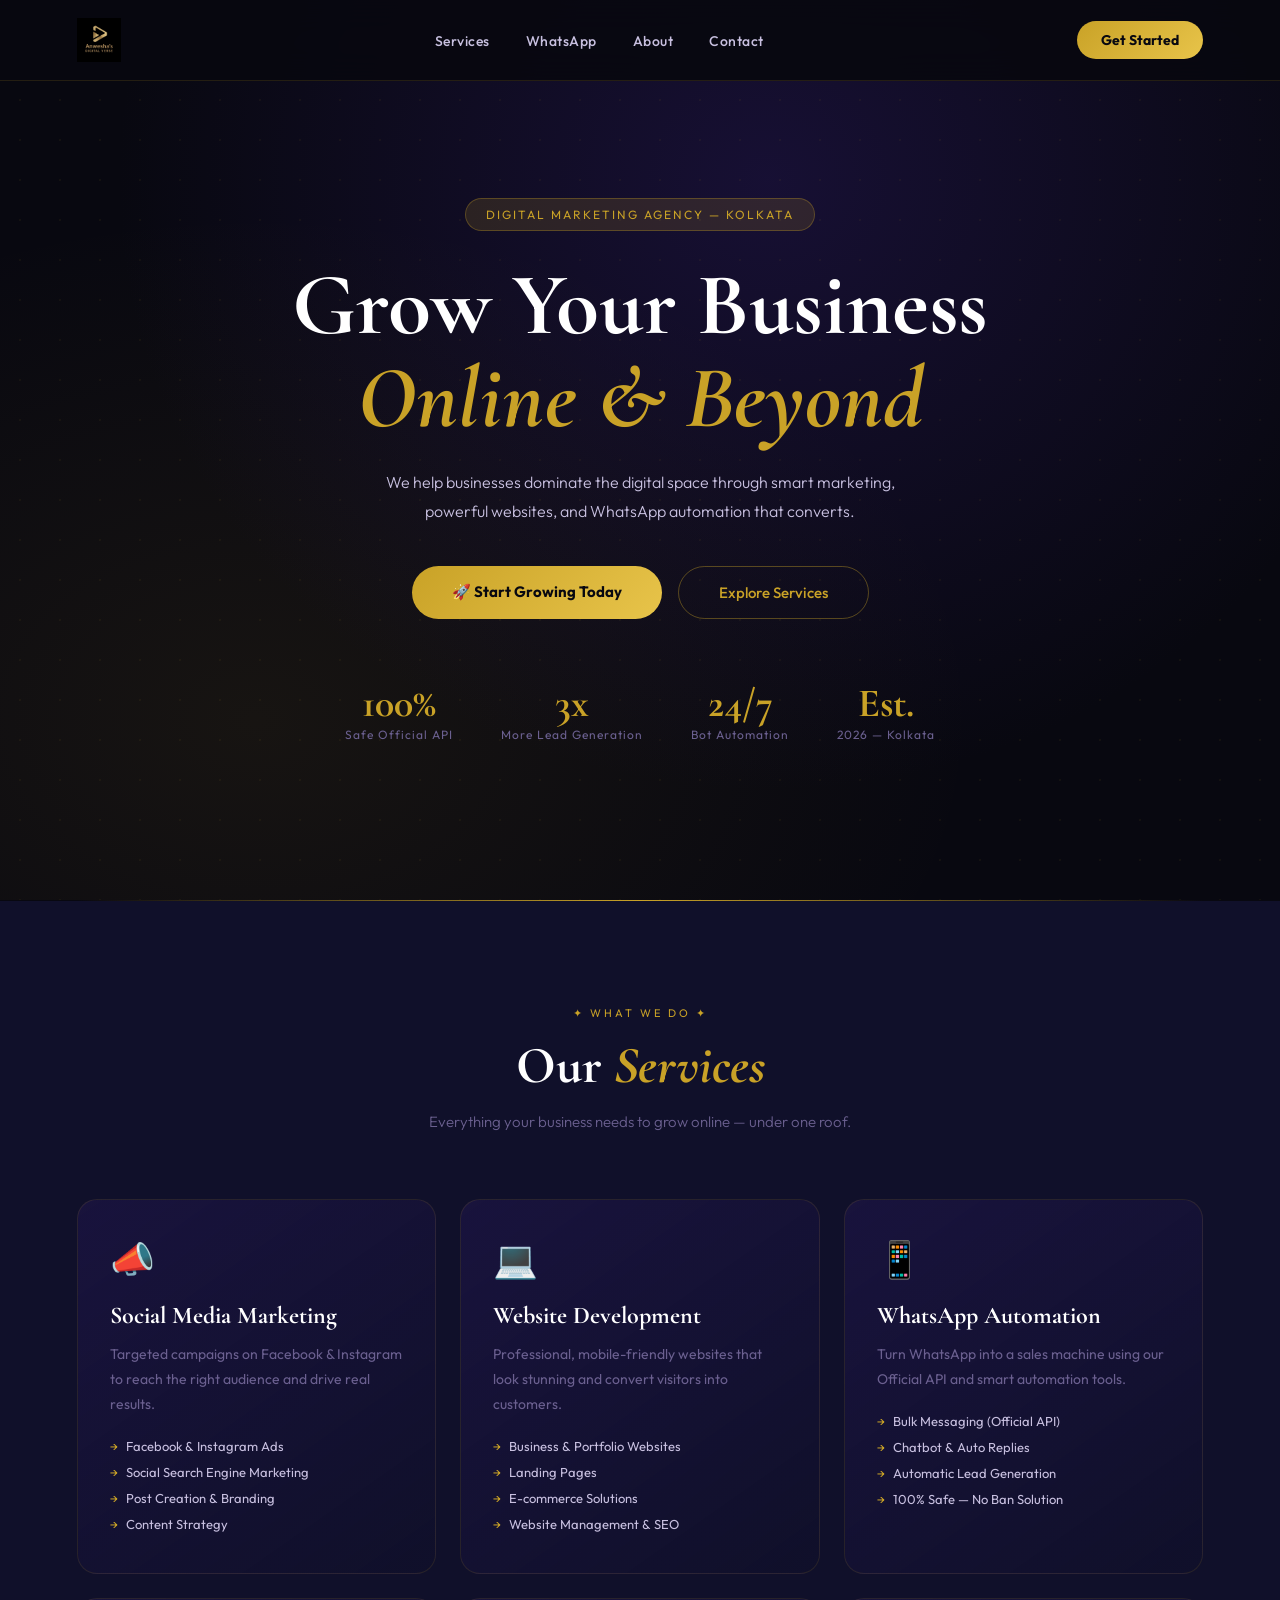
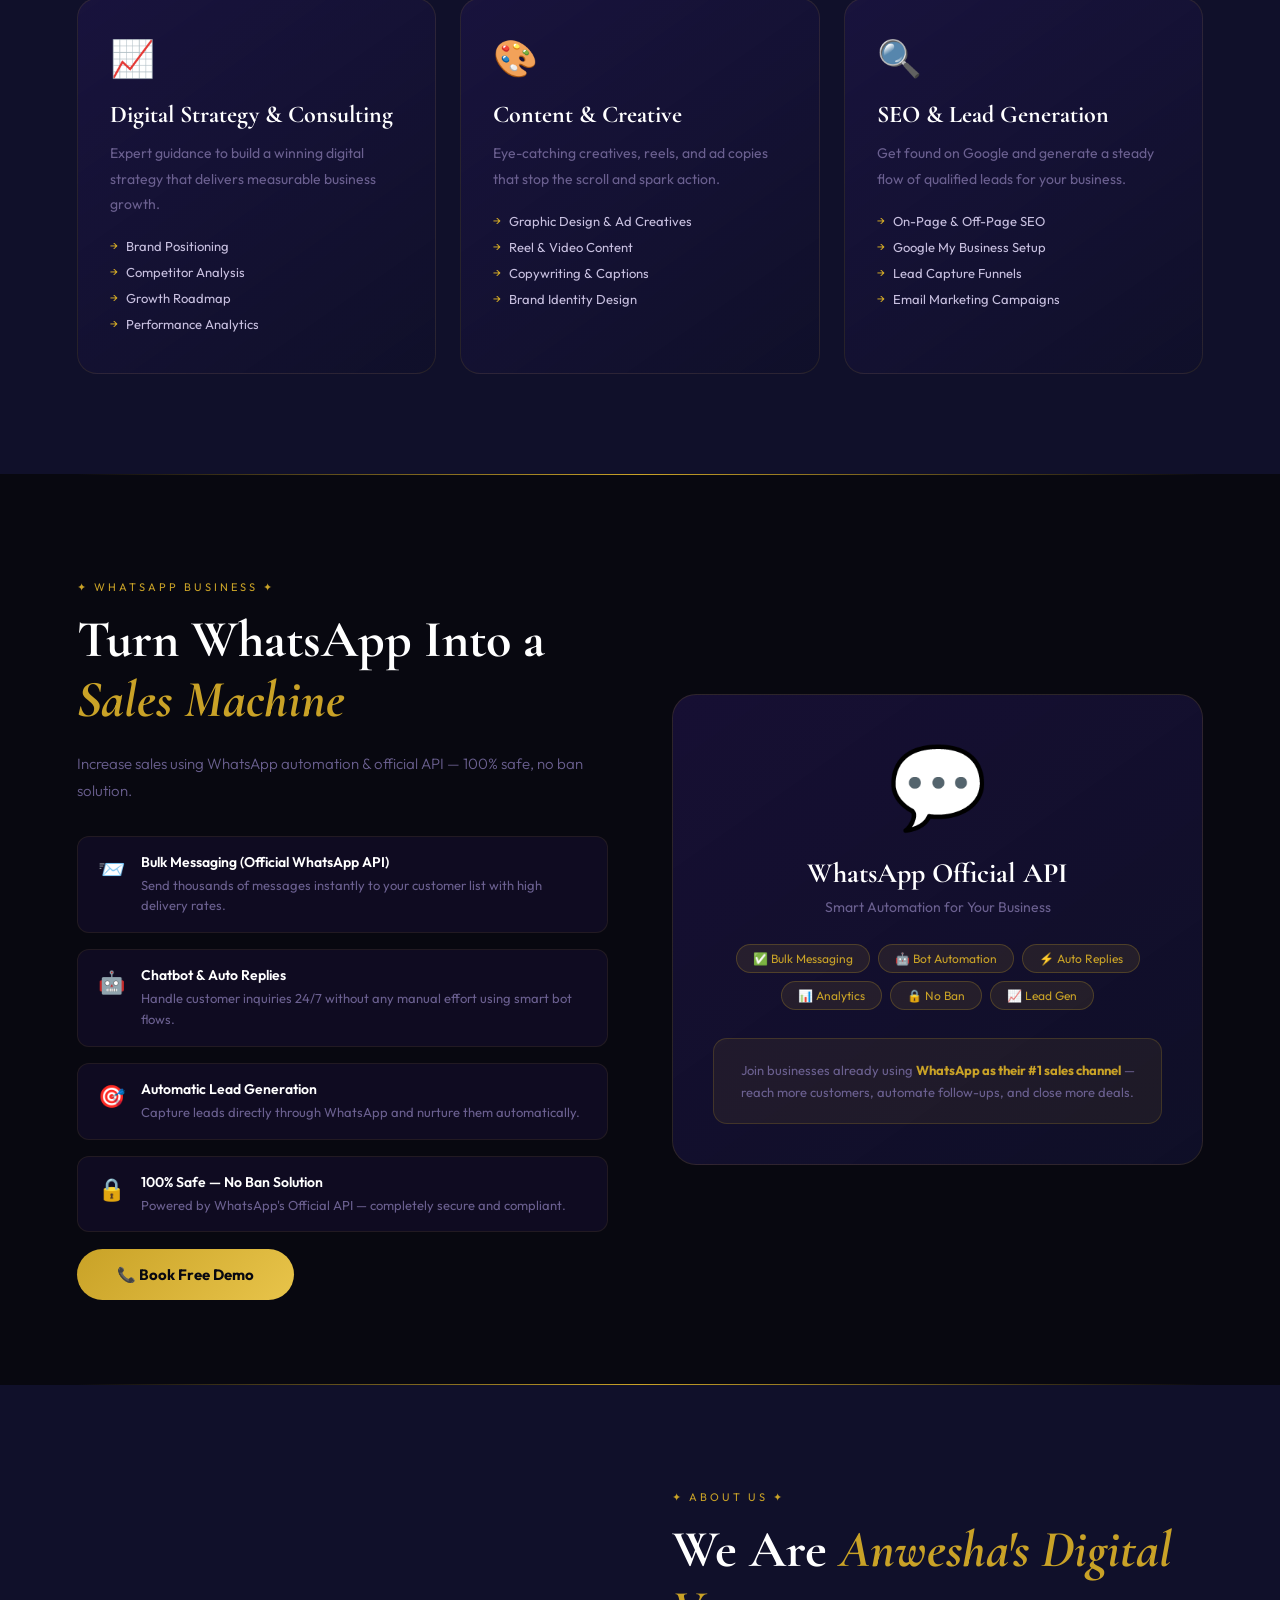
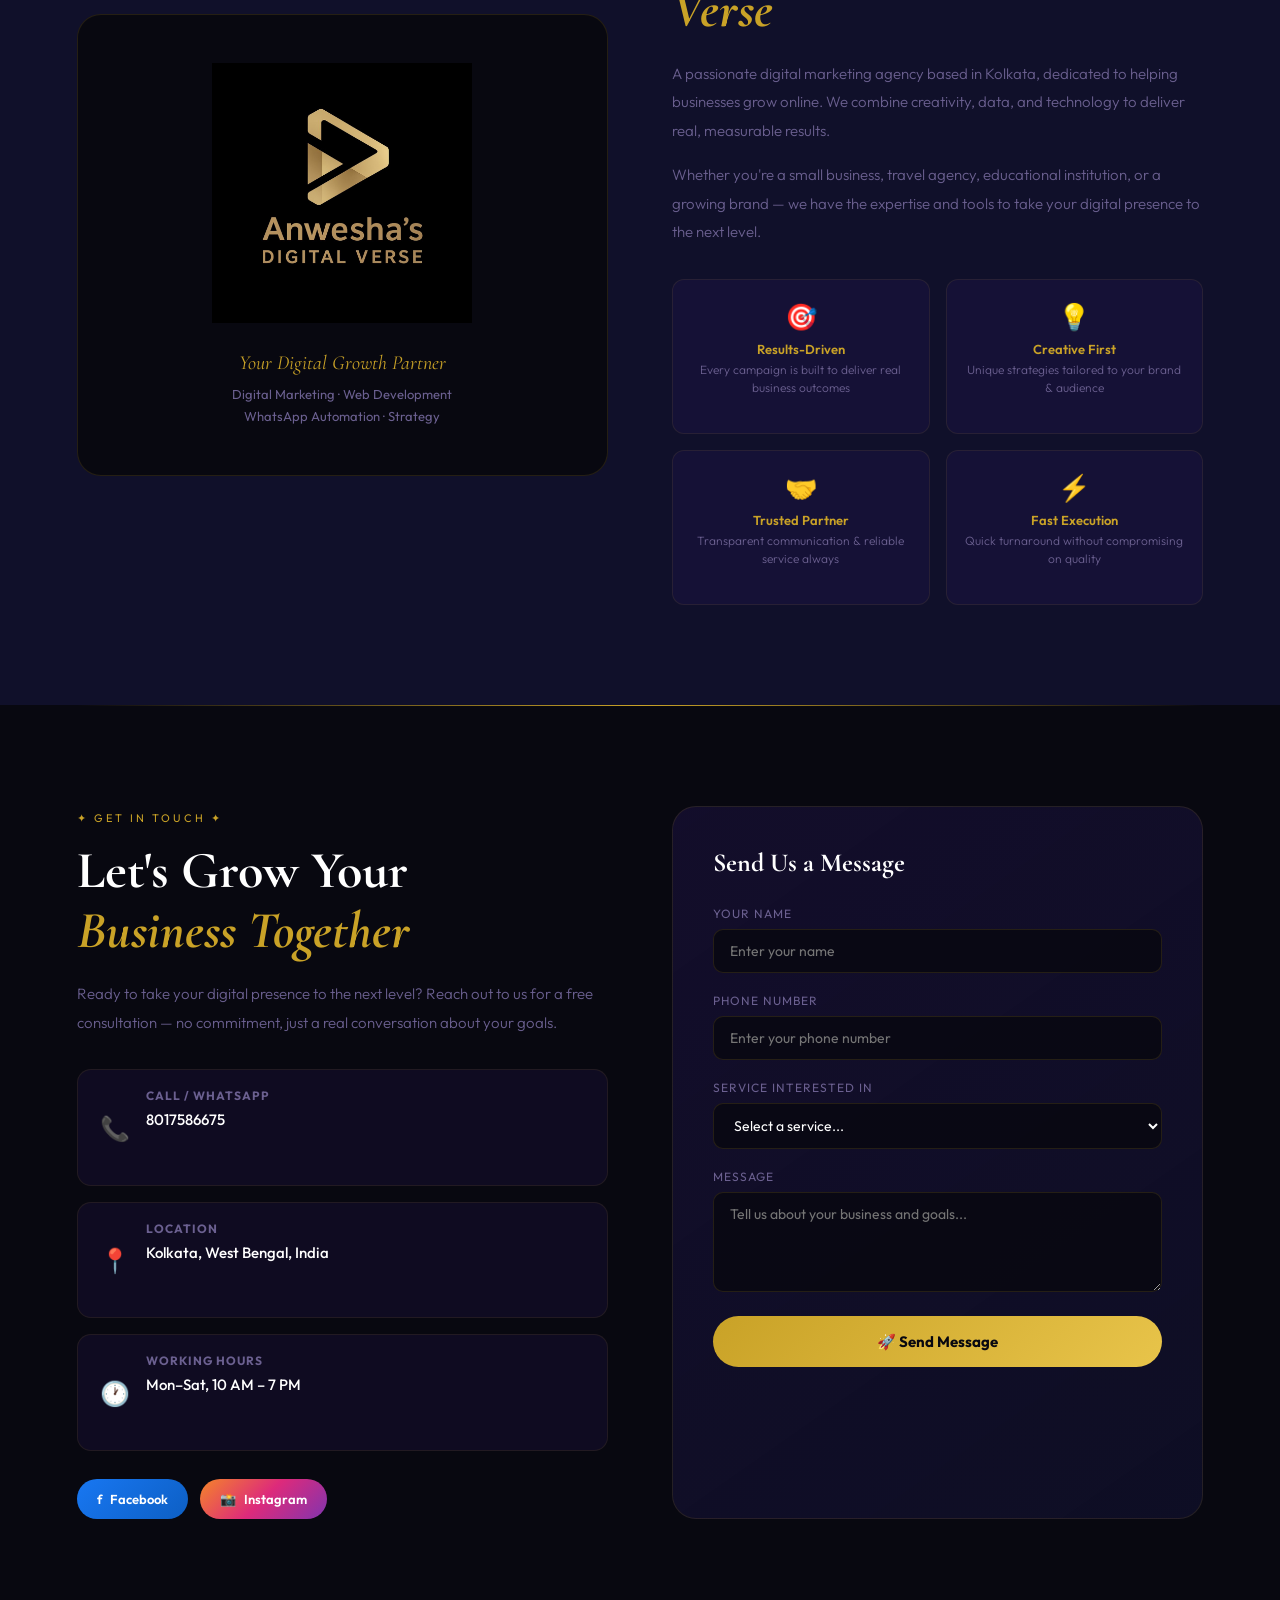
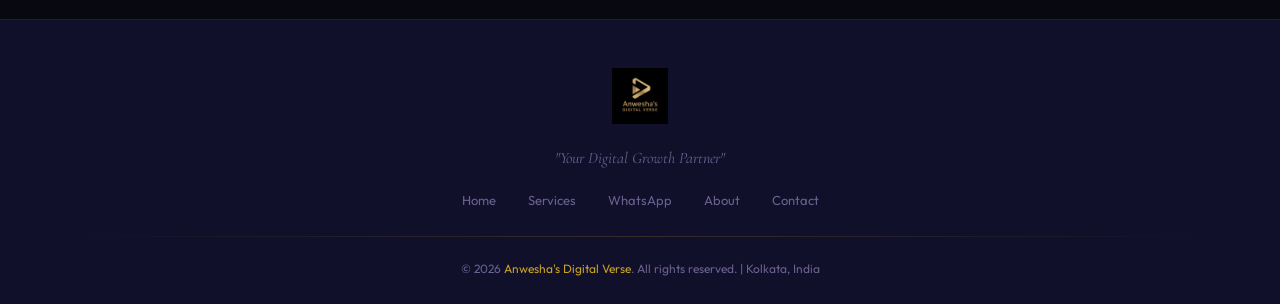
==== index.html @ 6d8a75ac "Add files via upload" ====
<!DOCTYPE html>
<html lang="en">
<head>
  <meta charset="UTF-8"/>
  <meta name="viewport" content="width=device-width, initial-scale=1.0"/>
  <title>Anwesha's Digital Verse | Digital Marketing Agency</title>
  <link href="https://fonts.googleapis.com/css2?family=Cormorant+Garamond:ital,wght@0,400;0,600;0,700;1,400;1,600&family=Outfit:wght@300;400;500;600;700&display=swap" rel="stylesheet"/>
  <style>
    :root {
      --gold: #c9a227;
      --gold-light: #e8c44a;
      --gold-dim: rgba(201,162,39,0.15);
      --dark: #080810;
      --dark2: #10102a;
      --dark3: #1a1a3a;
      --purple: #2d1b69;
      --purple-light: #9a7fd4;
      --white: #ffffff;
      --text: #c8c0e0;
      --text-dim: #6b6090;
    }
    *, *::before, *::after { box-sizing: border-box; margin: 0; padding: 0; }
    html { scroll-behavior: smooth; }
    body { background: var(--dark); color: var(--text); font-family: 'Outfit', sans-serif; overflow-x: hidden; }

    /* SCROLLBAR */
    ::-webkit-scrollbar { width: 6px; }
    ::-webkit-scrollbar-track { background: var(--dark); }
    ::-webkit-scrollbar-thumb { background: var(--gold); border-radius: 3px; }

    /* NAV */
    nav {
      position: fixed; top: 0; left: 0; right: 0; z-index: 100;
      display: flex; align-items: center; justify-content: space-between;
      padding: 18px 6%; background: rgba(8,8,16,0.92);
      backdrop-filter: blur(16px);
      border-bottom: 1px solid rgba(201,162,39,0.15);
      transition: all 0.3s;
    }
    .nav-logo { display: flex; align-items: center; gap: 12px; text-decoration: none; }
    .nav-logo img { height: 44px; width: auto; }
    .nav-links { display: flex; gap: 36px; list-style: none; }
    .nav-links a {
      color: var(--text); text-decoration: none;
      font-size: 14px; font-weight: 500; letter-spacing: 0.5px;
      transition: color 0.3s; position: relative;
    }
    .nav-links a::after {
      content: ''; position: absolute; bottom: -4px; left: 0;
      width: 0; height: 1px; background: var(--gold); transition: width 0.3s;
    }
    .nav-links a:hover { color: var(--gold); }
    .nav-links a:hover::after { width: 100%; }
    .nav-cta {
      background: linear-gradient(135deg, var(--gold), var(--gold-light));
      color: var(--dark); padding: 10px 24px; border-radius: 50px;
      text-decoration: none; font-weight: 700; font-size: 14px;
      transition: transform 0.2s, box-shadow 0.2s;
    }
    .nav-cta:hover { transform: translateY(-2px); box-shadow: 0 8px 24px rgba(201,162,39,0.35); }
    .hamburger { display: none; flex-direction: column; gap: 5px; cursor: pointer; }
    .hamburger span { width: 24px; height: 2px; background: var(--gold); border-radius: 2px; transition: 0.3s; }

    /* HERO */
    .hero {
      min-height: 100vh; display: flex; align-items: center;
      justify-content: center; text-align: center;
      padding: 120px 6% 80px;
      position: relative; overflow: hidden;
      background: radial-gradient(ellipse at 60% 20%, rgba(45,27,105,0.4) 0%, transparent 60%),
                  radial-gradient(ellipse at 20% 80%, rgba(201,162,39,0.08) 0%, transparent 50%),
                  var(--dark);
    }
    .hero::before {
      content: ''; position: absolute; inset: 0;
      background-image: radial-gradient(circle, rgba(201,162,39,0.06) 1px, transparent 1px);
      background-size: 40px 40px;
      animation: gridMove 20s linear infinite;
    }
    @keyframes gridMove { from { transform: translateY(0); } to { transform: translateY(40px); } }

    .hero-badge {
      display: inline-block; background: var(--gold-dim);
      border: 1px solid rgba(201,162,39,0.3); border-radius: 50px;
      padding: 8px 20px; font-size: 12px; color: var(--gold);
      letter-spacing: 2px; text-transform: uppercase; margin-bottom: 28px;
      animation: fadeUp 0.8s ease both;
    }
    .hero h1 {
      font-family: 'Cormorant Garamond', serif;
      font-size: clamp(48px, 8vw, 88px); font-weight: 700;
      line-height: 1.05; color: var(--white);
      animation: fadeUp 0.9s ease 0.1s both;
    }
    .hero h1 em { color: var(--gold); font-style: italic; }
    .hero p {
      max-width: 560px; margin: 24px auto 0;
      font-size: 16px; color: var(--text); line-height: 1.8; font-weight: 300;
      animation: fadeUp 1s ease 0.2s both;
    }
    .hero-btns {
      display: flex; gap: 16px; justify-content: center; margin-top: 40px; flex-wrap: wrap;
      animation: fadeUp 1s ease 0.3s both;
    }
    .btn-primary {
      background: linear-gradient(135deg, var(--gold), var(--gold-light));
      color: var(--dark); padding: 16px 40px; border-radius: 50px;
      text-decoration: none; font-weight: 700; font-size: 15px;
      transition: transform 0.2s, box-shadow 0.2s;
    }
    .btn-primary:hover { transform: translateY(-3px); box-shadow: 0 12px 32px rgba(201,162,39,0.4); }
    .btn-outline {
      border: 1px solid rgba(201,162,39,0.4); color: var(--gold);
      padding: 16px 40px; border-radius: 50px;
      text-decoration: none; font-weight: 500; font-size: 15px;
      transition: all 0.2s;
    }
    .btn-outline:hover { background: var(--gold-dim); border-color: var(--gold); }

    .hero-stats {
      display: flex; gap: 48px; justify-content: center; margin-top: 64px; flex-wrap: wrap;
      animation: fadeUp 1s ease 0.4s both;
    }
    .stat { text-align: center; }
    .stat-num {
      font-family: 'Cormorant Garamond', serif;
      font-size: 40px; font-weight: 700; color: var(--gold); line-height: 1;
    }
    .stat-label { font-size: 12px; color: var(--text-dim); letter-spacing: 1px; margin-top: 4px; }

    @keyframes fadeUp {
      from { opacity: 0; transform: translateY(30px); }
      to   { opacity: 1; transform: translateY(0); }
    }

    /* SECTION COMMON */
    section { padding: 100px 6%; }
    .section-tag {
      display: inline-block; font-size: 11px; color: var(--gold);
      letter-spacing: 3px; text-transform: uppercase; margin-bottom: 16px;
    }
    .section-tag::before { content: '✦  '; }
    .section-tag::after  { content: '  ✦'; }
    h2.section-title {
      font-family: 'Cormorant Garamond', serif;
      font-size: clamp(32px, 5vw, 52px); font-weight: 700;
      color: var(--white); line-height: 1.15;
    }
    h2.section-title em { color: var(--gold); font-style: italic; }
    .section-sub { font-size: 15px; color: var(--text-dim); line-height: 1.8; max-width: 520px; margin-top: 12px; font-weight: 300; }

    /* DIVIDER */
    .gold-divider { height: 1px; background: linear-gradient(90deg, transparent, var(--gold), transparent); margin: 0 6%; }

    /* SERVICES */
    .services { background: var(--dark2); }
    .services-header { text-align: center; margin-bottom: 64px; }
    .services-header .section-sub { margin: 12px auto 0; }
    .services-grid {
      display: grid; grid-template-columns: repeat(auto-fit, minmax(300px, 1fr)); gap: 24px;
    }
    .service-card {
      background: linear-gradient(145deg, rgba(45,27,105,0.3), rgba(16,16,42,0.8));
      border: 1px solid rgba(201,162,39,0.12);
      border-radius: 20px; padding: 36px 32px;
      transition: transform 0.3s, border-color 0.3s, box-shadow 0.3s;
      position: relative; overflow: hidden;
    }
    .service-card::before {
      content: ''; position: absolute; top: 0; left: 0; right: 0; height: 3px;
      background: linear-gradient(90deg, var(--gold), var(--gold-light));
      transform: scaleX(0); transition: transform 0.3s; transform-origin: left;
    }
    .service-card:hover { transform: translateY(-6px); border-color: rgba(201,162,39,0.3); box-shadow: 0 20px 48px rgba(0,0,0,0.4); }
    .service-card:hover::before { transform: scaleX(1); }
    .service-icon { font-size: 36px; margin-bottom: 20px; }
    .service-card h3 { font-family: 'Cormorant Garamond', serif; font-size: 24px; font-weight: 700; color: var(--white); margin-bottom: 12px; }
    .service-card p { font-size: 14px; color: var(--text-dim); line-height: 1.8; }
    .service-list { list-style: none; margin-top: 16px; }
    .service-list li { font-size: 13px; color: var(--text); padding: 5px 0; display: flex; gap: 8px; align-items: center; }
    .service-list li::before { content: '→'; color: var(--gold); font-size: 12px; flex-shrink: 0; }

    /* WHATSAPP */
    .whatsapp-section { background: var(--dark); }
    .whatsapp-inner {
      display: grid; grid-template-columns: 1fr 1fr; gap: 64px; align-items: center;
    }
    .whatsapp-content h2 { margin-bottom: 20px; }
    .feature-list { list-style: none; margin-top: 32px; display: flex; flex-direction: column; gap: 16px; }
    .feature-item {
      display: flex; gap: 16px; align-items: flex-start;
      padding: 16px 20px; background: rgba(45,27,105,0.2);
      border: 1px solid rgba(201,162,39,0.1); border-radius: 12px;
      transition: border-color 0.3s;
    }
    .feature-item:hover { border-color: rgba(201,162,39,0.3); }
    .feature-icon { font-size: 22px; flex-shrink: 0; margin-top: 2px; }
    .feature-item h4 { font-size: 14px; font-weight: 600; color: var(--white); margin-bottom: 4px; }
    .feature-item p { font-size: 13px; color: var(--text-dim); line-height: 1.6; }
    .whatsapp-visual {
      background: linear-gradient(145deg, rgba(45,27,105,0.4), rgba(16,16,42,0.9));
      border: 1px solid rgba(201,162,39,0.15); border-radius: 24px;
      padding: 40px; text-align: center;
    }
    .wa-big-icon { font-size: 80px; margin-bottom: 20px; display: block; animation: pulse 2s ease infinite; }
    @keyframes pulse { 0%,100% { transform: scale(1); } 50% { transform: scale(1.08); } }
    .wa-title { font-family: 'Cormorant Garamond', serif; font-size: 28px; color: var(--white); font-weight: 700; margin-bottom: 8px; }
    .wa-sub { font-size: 14px; color: var(--text-dim); margin-bottom: 28px; }
    .wa-chips { display: flex; flex-wrap: wrap; gap: 8px; justify-content: center; }
    .wa-chip {
      background: rgba(201,162,39,0.1); border: 1px solid rgba(201,162,39,0.25);
      border-radius: 50px; padding: 6px 16px; font-size: 12px; color: var(--gold);
    }

    /* ABOUT */
    .about { background: var(--dark2); }
    .about-inner { display: grid; grid-template-columns: 1fr 1fr; gap: 64px; align-items: center; }
    .about-logo-wrap {
      background: var(--dark); border-radius: 24px; padding: 48px;
      border: 1px solid rgba(201,162,39,0.15); text-align: center;
    }
    .about-logo-wrap img { max-width: 260px; width: 100%; }
    .about-content h2 { margin-bottom: 20px; }
    .about-content p { font-size: 15px; color: var(--text-dim); line-height: 1.9; margin-bottom: 16px; font-weight: 300; }
    .about-values { display: grid; grid-template-columns: 1fr 1fr; gap: 16px; margin-top: 32px; }
    .value-card {
      background: rgba(45,27,105,0.2); border: 1px solid rgba(201,162,39,0.1);
      border-radius: 12px; padding: 20px 16px; text-align: center;
      transition: border-color 0.3s;
    }
    .value-card:hover { border-color: rgba(201,162,39,0.3); }
    .value-card .icon { font-size: 26px; margin-bottom: 8px; }
    .value-card h4 { font-size: 13px; font-weight: 600; color: var(--gold); margin-bottom: 4px; }
    .value-card p { font-size: 12px; color: var(--text-dim); line-height: 1.5; }

    /* CONTACT */
    .contact { background: var(--dark); }
    .contact-inner { display: grid; grid-template-columns: 1fr 1fr; gap: 64px; }
    .contact-info h2 { margin-bottom: 20px; }
    .contact-info p { font-size: 15px; color: var(--text-dim); line-height: 1.9; margin-bottom: 32px; font-weight: 300; }
    .contact-cards { display: flex; flex-direction: column; gap: 16px; }
    .contact-card {
      display: flex; gap: 16px; align-items: center;
      padding: 18px 22px; background: rgba(45,27,105,0.2);
      border: 1px solid rgba(201,162,39,0.1); border-radius: 14px;
      transition: border-color 0.3s;
    }
    .contact-card:hover { border-color: var(--gold); }
    .contact-card .icon { font-size: 24px; flex-shrink: 0; }
    .contact-card h4 { font-size: 12px; color: var(--text-dim); margin-bottom: 3px; letter-spacing: 1px; text-transform: uppercase; }
    .contact-card p { font-size: 15px; color: var(--white); font-weight: 500; }
    .social-links { display: flex; gap: 12px; margin-top: 28px; }
    .social-btn {
      display: flex; align-items: center; gap: 8px;
      padding: 12px 20px; border-radius: 50px; text-decoration: none;
      font-size: 13px; font-weight: 600; transition: transform 0.2s, box-shadow 0.2s;
    }
    .social-fb { background: linear-gradient(135deg,#1877F2,#0d5fc4); color: white; }
    .social-ig { background: linear-gradient(135deg,#f58529,#dd2a7b,#8134af); color: white; }
    .social-btn:hover { transform: translateY(-3px); box-shadow: 0 8px 24px rgba(0,0,0,0.3); }
    .contact-form { background: linear-gradient(145deg, rgba(45,27,105,0.3), rgba(16,16,42,0.8)); border: 1px solid rgba(201,162,39,0.12); border-radius: 24px; padding: 40px; }
    .contact-form h3 { font-family: 'Cormorant Garamond', serif; font-size: 26px; color: var(--white); margin-bottom: 28px; font-weight: 700; }
    .form-group { margin-bottom: 20px; }
    .form-group label { display: block; font-size: 12px; color: var(--text-dim); letter-spacing: 1px; text-transform: uppercase; margin-bottom: 8px; }
    .form-group input, .form-group textarea, .form-group select {
      width: 100%; background: rgba(8,8,16,0.8);
      border: 1px solid rgba(201,162,39,0.15); border-radius: 10px;
      padding: 12px 16px; color: var(--white); font-family: 'Outfit', sans-serif;
      font-size: 14px; transition: border-color 0.3s; outline: none;
    }
    .form-group input:focus, .form-group textarea:focus, .form-group select:focus { border-color: var(--gold); }
    .form-group textarea { resize: vertical; min-height: 100px; }
    .form-group select option { background: var(--dark2); }
    .form-submit {
      width: 100%; background: linear-gradient(135deg, var(--gold), var(--gold-light));
      color: var(--dark); border: none; padding: 16px; border-radius: 50px;
      font-family: 'Outfit', sans-serif; font-size: 15px; font-weight: 700;
      cursor: pointer; transition: transform 0.2s, box-shadow 0.2s;
    }
    .form-submit:hover { transform: translateY(-2px); box-shadow: 0 10px 28px rgba(201,162,39,0.4); }

    /* FOOTER */
    footer {
      background: var(--dark2); border-top: 1px solid rgba(201,162,39,0.1);
      padding: 48px 6% 28px; text-align: center;
    }
    .footer-logo { margin-bottom: 20px; }
    .footer-logo img { height: 56px; }
    .footer-tagline { font-family: 'Cormorant Garamond', serif; font-size: 16px; color: var(--text-dim); margin-bottom: 24px; font-style: italic; }
    .footer-links { display: flex; justify-content: center; gap: 32px; flex-wrap: wrap; margin-bottom: 28px; }
    .footer-links a { font-size: 13px; color: var(--text-dim); text-decoration: none; transition: color 0.3s; }
    .footer-links a:hover { color: var(--gold); }
    .footer-divider { height: 1px; background: linear-gradient(90deg, transparent, rgba(201,162,39,0.2), transparent); margin-bottom: 24px; }
    .footer-copy { font-size: 12px; color: var(--text-dim); }
    .footer-copy span { color: var(--gold); }

    /* RESPONSIVE */
    @media (max-width: 900px) {
      .whatsapp-inner, .about-inner, .contact-inner { grid-template-columns: 1fr; gap: 40px; }
      .nav-links, .nav-cta { display: none; }
      .hamburger { display: flex; }
      .hero-stats { gap: 28px; }
    }
    @media (max-width: 600px) {
      section { padding: 70px 5%; }
      .about-values { grid-template-columns: 1fr; }
      .hero-btns { flex-direction: column; align-items: center; }
      .social-links { flex-direction: column; }
    }
  </style>
</head>
<body>

<!-- NAV -->
<nav>
  <a href="#home" class="nav-logo">
    <img src="logo.png" alt="Anwesha's Digital Verse"/>
  </a>
  <ul class="nav-links">
    <li><a href="#services">Services</a></li>
    <li><a href="#whatsapp">WhatsApp</a></li>
    <li><a href="#about">About</a></li>
    <li><a href="#contact">Contact</a></li>
  </ul>
  <a href="#contact" class="nav-cta">Get Started</a>
  <div class="hamburger" onclick="toggleMenu()">
    <span></span><span></span><span></span>
  </div>
</nav>

<!-- HERO -->
<section class="hero" id="home">
  <div>
    <div class="hero-badge">Digital Marketing Agency — Kolkata</div>
    <h1>Grow Your Business<br/><em>Online & Beyond</em></h1>
    <p>We help businesses dominate the digital space through smart marketing, powerful websites, and WhatsApp automation that converts.</p>
    <div class="hero-btns">
      <a href="#contact" class="btn-primary">🚀 Start Growing Today</a>
      <a href="#services" class="btn-outline">Explore Services</a>
    </div>
    <div class="hero-stats">
      <div class="stat">
        <div class="stat-num">100%</div>
        <div class="stat-label">Safe Official API</div>
      </div>
      <div class="stat">
        <div class="stat-num">3x</div>
        <div class="stat-label">More Lead Generation</div>
      </div>
      <div class="stat">
        <div class="stat-num">24/7</div>
        <div class="stat-label">Bot Automation</div>
      </div>
      <div class="stat">
        <div class="stat-num">Est.</div>
        <div class="stat-label">2026 — Kolkata</div>
      </div>
    </div>
  </div>
</section>

<div class="gold-divider"></div>

<!-- SERVICES -->
<section class="services" id="services">
  <div class="services-header">
    <div class="section-tag">What We Do</div>
    <h2 class="section-title">Our <em>Services</em></h2>
    <p class="section-sub">Everything your business needs to grow online — under one roof.</p>
  </div>
  <div class="services-grid">

    <div class="service-card">
      <div class="service-icon">📣</div>
      <h3>Social Media Marketing</h3>
      <p>Targeted campaigns on Facebook & Instagram to reach the right audience and drive real results.</p>
      <ul class="service-list">
        <li>Facebook & Instagram Ads</li>
        <li>Social Search Engine Marketing</li>
        <li>Post Creation & Branding</li>
        <li>Content Strategy</li>
      </ul>
    </div>

    <div class="service-card">
      <div class="service-icon">💻</div>
      <h3>Website Development</h3>
      <p>Professional, mobile-friendly websites that look stunning and convert visitors into customers.</p>
      <ul class="service-list">
        <li>Business & Portfolio Websites</li>
        <li>Landing Pages</li>
        <li>E-commerce Solutions</li>
        <li>Website Management & SEO</li>
      </ul>
    </div>

    <div class="service-card">
      <div class="service-icon">📱</div>
      <h3>WhatsApp Automation</h3>
      <p>Turn WhatsApp into a sales machine using our Official API and smart automation tools.</p>
      <ul class="service-list">
        <li>Bulk Messaging (Official API)</li>
        <li>Chatbot & Auto Replies</li>
        <li>Automatic Lead Generation</li>
        <li>100% Safe — No Ban Solution</li>
      </ul>
    </div>

    <div class="service-card">
      <div class="service-icon">📈</div>
      <h3>Digital Strategy & Consulting</h3>
      <p>Expert guidance to build a winning digital strategy that delivers measurable business growth.</p>
      <ul class="service-list">
        <li>Brand Positioning</li>
        <li>Competitor Analysis</li>
        <li>Growth Roadmap</li>
        <li>Performance Analytics</li>
      </ul>
    </div>

    <div class="service-card">
      <div class="service-icon">🎨</div>
      <h3>Content & Creative</h3>
      <p>Eye-catching creatives, reels, and ad copies that stop the scroll and spark action.</p>
      <ul class="service-list">
        <li>Graphic Design & Ad Creatives</li>
        <li>Reel & Video Content</li>
        <li>Copywriting & Captions</li>
        <li>Brand Identity Design</li>
      </ul>
    </div>

    <div class="service-card">
      <div class="service-icon">🔍</div>
      <h3>SEO & Lead Generation</h3>
      <p>Get found on Google and generate a steady flow of qualified leads for your business.</p>
      <ul class="service-list">
        <li>On-Page & Off-Page SEO</li>
        <li>Google My Business Setup</li>
        <li>Lead Capture Funnels</li>
        <li>Email Marketing Campaigns</li>
      </ul>
    </div>

  </div>
</section>

<div class="gold-divider"></div>

<!-- WHATSAPP SECTION -->
<section class="whatsapp-section" id="whatsapp">
  <div class="whatsapp-inner">
    <div class="whatsapp-content">
      <div class="section-tag">WhatsApp Business</div>
      <h2 class="section-title">Turn WhatsApp Into a<br/><em>Sales Machine</em></h2>
      <p class="section-sub">Increase sales using WhatsApp automation & official API — 100% safe, no ban solution.</p>
      <ul class="feature-list">
        <li class="feature-item">
          <div class="feature-icon">📨</div>
          <div>
            <h4>Bulk Messaging (Official WhatsApp API)</h4>
            <p>Send thousands of messages instantly to your customer list with high delivery rates.</p>
          </div>
        </li>
        <li class="feature-item">
          <div class="feature-icon">🤖</div>
          <div>
            <h4>Chatbot & Auto Replies</h4>
            <p>Handle customer inquiries 24/7 without any manual effort using smart bot flows.</p>
          </div>
        </li>
        <li class="feature-item">
          <div class="feature-icon">🎯</div>
          <div>
            <h4>Automatic Lead Generation</h4>
            <p>Capture leads directly through WhatsApp and nurture them automatically.</p>
          </div>
        </li>
        <li class="feature-item">
          <div class="feature-icon">🔒</div>
          <div>
            <h4>100% Safe — No Ban Solution</h4>
            <p>Powered by WhatsApp's Official API — completely secure and compliant.</p>
          </div>
        </li>
      </ul>
      <div style="margin-top:32px;">
        <a href="#contact" class="btn-primary">📞 Book Free Demo</a>
      </div>
    </div>
    <div class="whatsapp-visual">
      <span class="wa-big-icon">💬</span>
      <div class="wa-title">WhatsApp Official API</div>
      <div class="wa-sub">Smart Automation for Your Business</div>
      <div class="wa-chips">
        <span class="wa-chip">✅ Bulk Messaging</span>
        <span class="wa-chip">🤖 Bot Automation</span>
        <span class="wa-chip">⚡ Auto Replies</span>
        <span class="wa-chip">📊 Analytics</span>
        <span class="wa-chip">🔒 No Ban</span>
        <span class="wa-chip">📈 Lead Gen</span>
      </div>
      <div style="margin-top:28px;padding:20px;background:rgba(201,162,39,0.08);border:1px solid rgba(201,162,39,0.2);border-radius:14px;">
        <p style="font-size:13px;color:var(--text-dim);line-height:1.7;">
          Join businesses already using <strong style="color:var(--gold);">WhatsApp as their #1 sales channel</strong> — reach more customers, automate follow-ups, and close more deals.
        </p>
      </div>
    </div>
  </div>
</section>

<div class="gold-divider"></div>

<!-- ABOUT -->
<section class="about" id="about">
  <div class="about-inner">
    <div class="about-logo-wrap">
      <img src="logo.png" alt="Anwesha's Digital Verse Logo"/>
      <p style="margin-top:24px;font-family:'Cormorant Garamond',serif;font-size:20px;color:var(--gold);font-style:italic;">Your Digital Growth Partner</p>
      <p style="font-size:13px;color:var(--text-dim);margin-top:8px;line-height:1.7;">Digital Marketing · Web Development<br/>WhatsApp Automation · Strategy</p>
    </div>
    <div class="about-content">
      <div class="section-tag">About Us</div>
      <h2 class="section-title">We Are <em>Anwesha's Digital Verse</em></h2>
      <p>A passionate digital marketing agency based in Kolkata, dedicated to helping businesses grow online. We combine creativity, data, and technology to deliver real, measurable results.</p>
      <p>Whether you're a small business, travel agency, educational institution, or a growing brand — we have the expertise and tools to take your digital presence to the next level.</p>
      <div class="about-values">
        <div class="value-card">
          <div class="icon">🎯</div>
          <h4>Results-Driven</h4>
          <p>Every campaign is built to deliver real business outcomes</p>
        </div>
        <div class="value-card">
          <div class="icon">💡</div>
          <h4>Creative First</h4>
          <p>Unique strategies tailored to your brand & audience</p>
        </div>
        <div class="value-card">
          <div class="icon">🤝</div>
          <h4>Trusted Partner</h4>
          <p>Transparent communication & reliable service always</p>
        </div>
        <div class="value-card">
          <div class="icon">⚡</div>
          <h4>Fast Execution</h4>
          <p>Quick turnaround without compromising on quality</p>
        </div>
      </div>
    </div>
  </div>
</section>

<div class="gold-divider"></div>

<!-- CONTACT -->
<section class="contact" id="contact">
  <div class="contact-inner">
    <div class="contact-info">
      <div class="section-tag">Get In Touch</div>
      <h2 class="section-title">Let's Grow Your<br/><em>Business Together</em></h2>
      <p>Ready to take your digital presence to the next level? Reach out to us for a free consultation — no commitment, just a real conversation about your goals.</p>
      <div class="contact-cards">
        <div class="contact-card">
          <div class="icon">📞</div>
          <div>
            <h4>Call / WhatsApp</h4>
            <p>8017586675</p>
          </div>
        </div>
        <div class="contact-card">
          <div class="icon">📍</div>
          <div>
            <h4>Location</h4>
            <p>Kolkata, West Bengal, India</p>
          </div>
        </div>
        <div class="contact-card">
          <div class="icon">🕐</div>
          <div>
            <h4>Working Hours</h4>
            <p>Mon–Sat, 10 AM – 7 PM</p>
          </div>
        </div>
      </div>
      <div class="social-links">
        <a href="https://www.facebook.com/share/1BuCzvMi6v/" target="_blank" class="social-btn social-fb">
          <span>f</span> Facebook
        </a>
        <a href="https://www.instagram.com/anweshasdigitalverse" target="_blank" class="social-btn social-ig">
          <span>📸</span> Instagram
        </a>
      </div>
    </div>
    <div class="contact-form">
      <h3>Send Us a Message</h3>
      <div class="form-group">
        <label>Your Name</label>
        <input type="text" placeholder="Enter your name"/>
      </div>
      <div class="form-group">
        <label>Phone Number</label>
        <input type="tel" placeholder="Enter your phone number"/>
      </div>
      <div class="form-group">
        <label>Service Interested In</label>
        <select>
          <option value="">Select a service...</option>
          <option>Social Media Marketing</option>
          <option>Website Development</option>
          <option>WhatsApp Automation</option>
          <option>Digital Strategy & Consulting</option>
          <option>Content & Creative</option>
          <option>SEO & Lead Generation</option>
        </select>
      </div>
      <div class="form-group">
        <label>Message</label>
        <textarea placeholder="Tell us about your business and goals..."></textarea>
      </div>
      <button class="form-submit" onclick="submitForm()">🚀 Send Message</button>
    </div>
  </div>
</section>

<!-- FOOTER -->
<footer>
  <div class="footer-logo">
    <img src="logo.png" alt="Anwesha's Digital Verse"/>
  </div>
  <p class="footer-tagline">"Your Digital Growth Partner"</p>
  <div class="footer-links">
    <a href="#home">Home</a>
    <a href="#services">Services</a>
    <a href="#whatsapp">WhatsApp</a>
    <a href="#about">About</a>
    <a href="#contact">Contact</a>
  </div>
  <div class="footer-divider"></div>
  <p class="footer-copy">© 2026 <span>Anwesha's Digital Verse</span>. All rights reserved. | Kolkata, India</p>
</footer>

<script>
  function toggleMenu() {
    const links = document.querySelector('.nav-links');
    const cta = document.querySelector('.nav-cta');
    if (links.style.display === 'flex') {
      links.style.display = 'none';
      cta.style.display = 'none';
    } else {
      links.style.cssText = 'display:flex;flex-direction:column;position:fixed;top:70px;left:0;right:0;background:rgba(8,8,16,0.98);padding:24px 6%;gap:20px;border-bottom:1px solid rgba(201,162,39,0.15);';
      cta.style.display = 'none';
    }
  }

  // Scroll reveal
  const observer = new IntersectionObserver((entries) => {
    entries.forEach(e => {
      if (e.isIntersecting) {
        e.target.style.opacity = '1';
        e.target.style.transform = 'translateY(0)';
      }
    });
  }, { threshold: 0.1 });

  document.querySelectorAll('.service-card, .feature-item, .value-card, .contact-card').forEach(el => {
    el.style.opacity = '0';
    el.style.transform = 'translateY(24px)';
    el.style.transition = 'opacity 0.6s ease, transform 0.6s ease';
    observer.observe(el);
  });

  function submitForm() {
    alert('Thank you! We will get back to you shortly. 🚀\n\nOr call us directly: 8017586675');
  }

  // Nav scroll effect
  window.addEventListener('scroll', () => {
    const nav = document.querySelector('nav');
    if (window.scrollY > 50) {
      nav.style.boxShadow = '0 4px 24px rgba(0,0,0,0.4)';
    } else {
      nav.style.boxShadow = 'none';
    }
  });
</script>
</body>
</html>
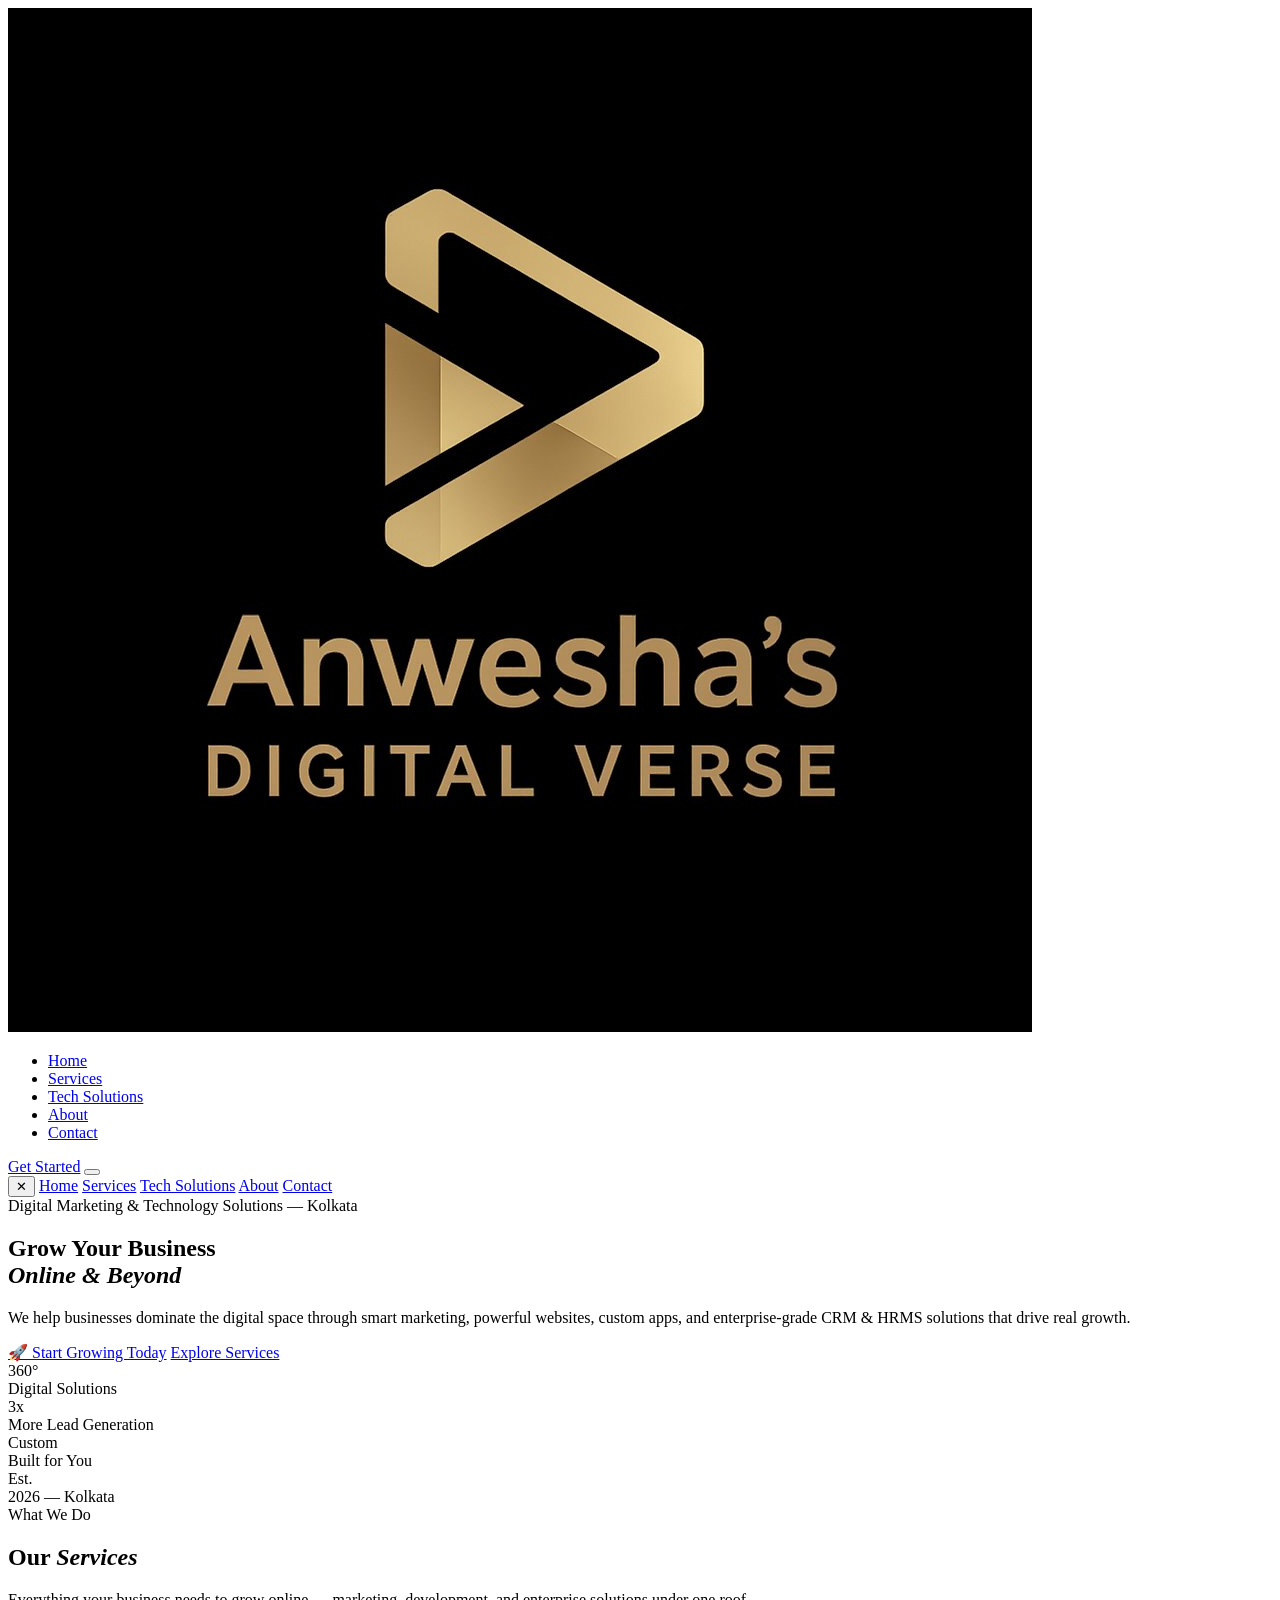
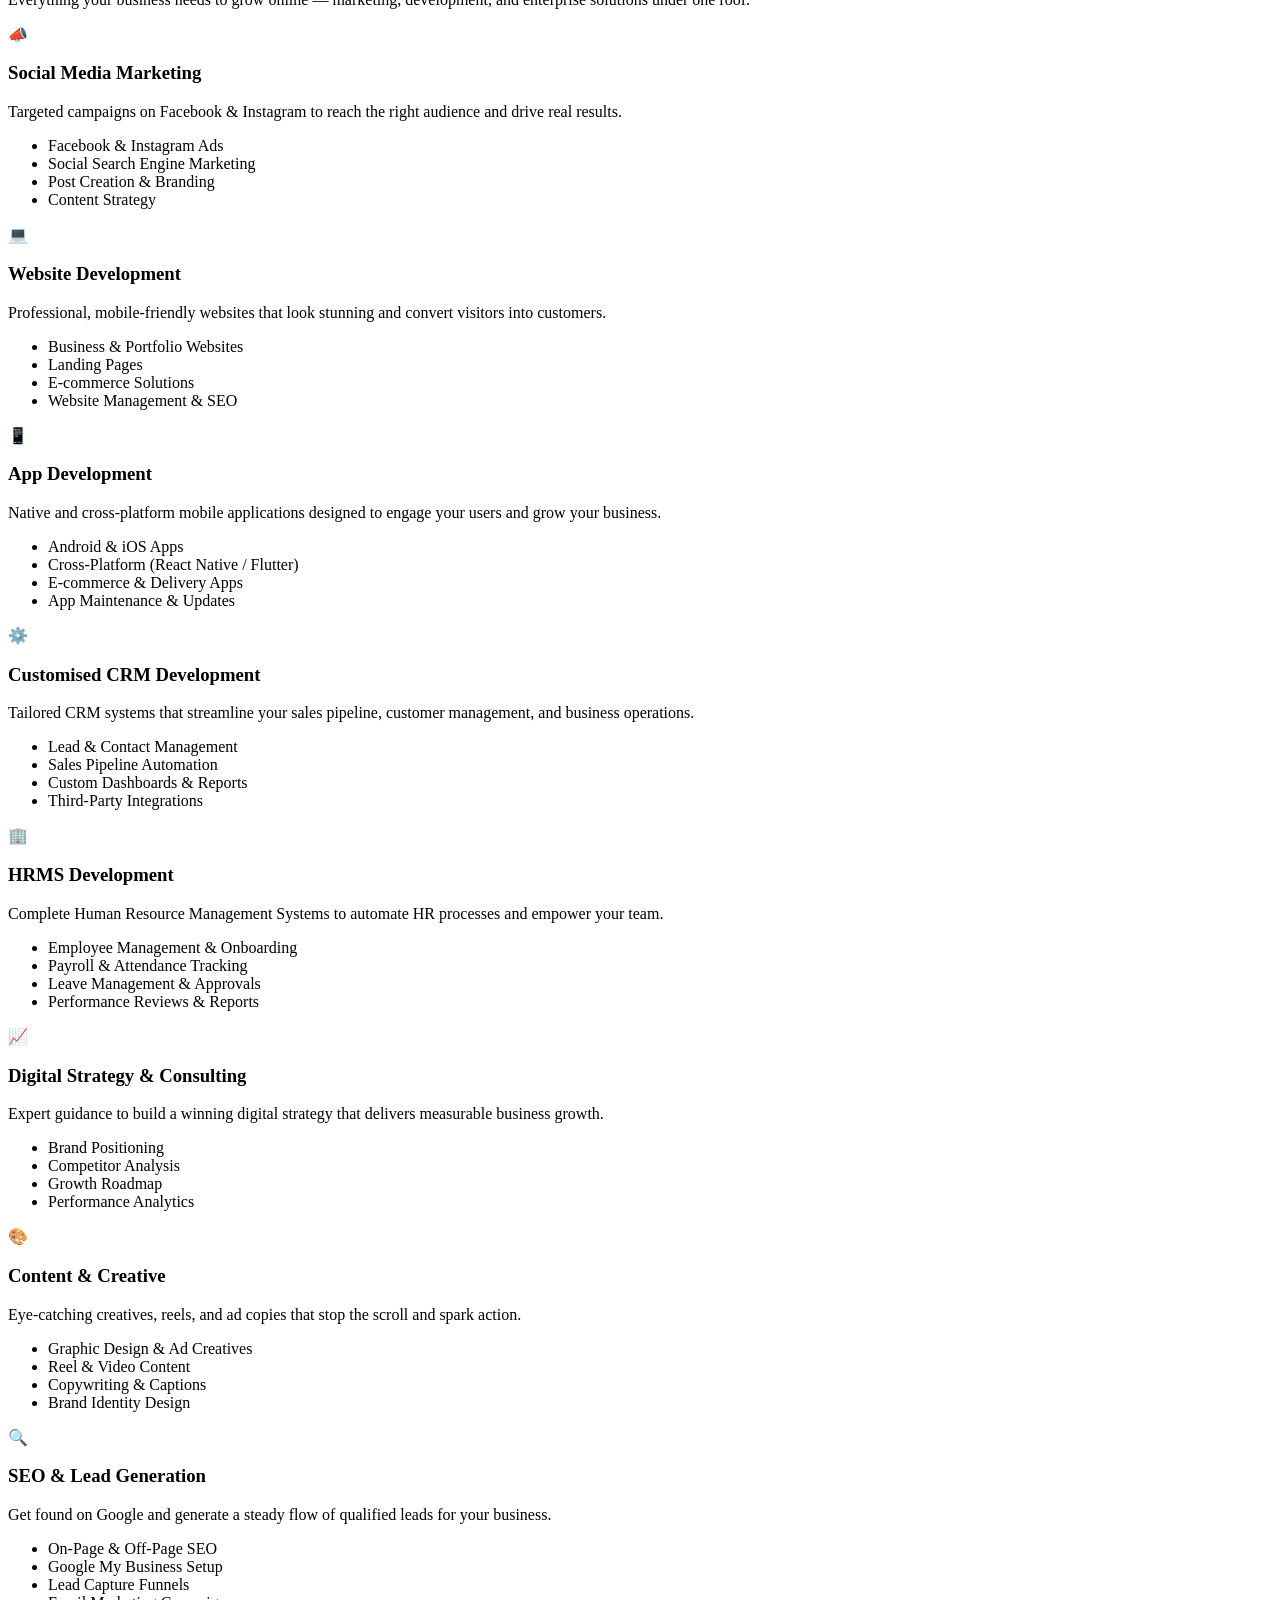
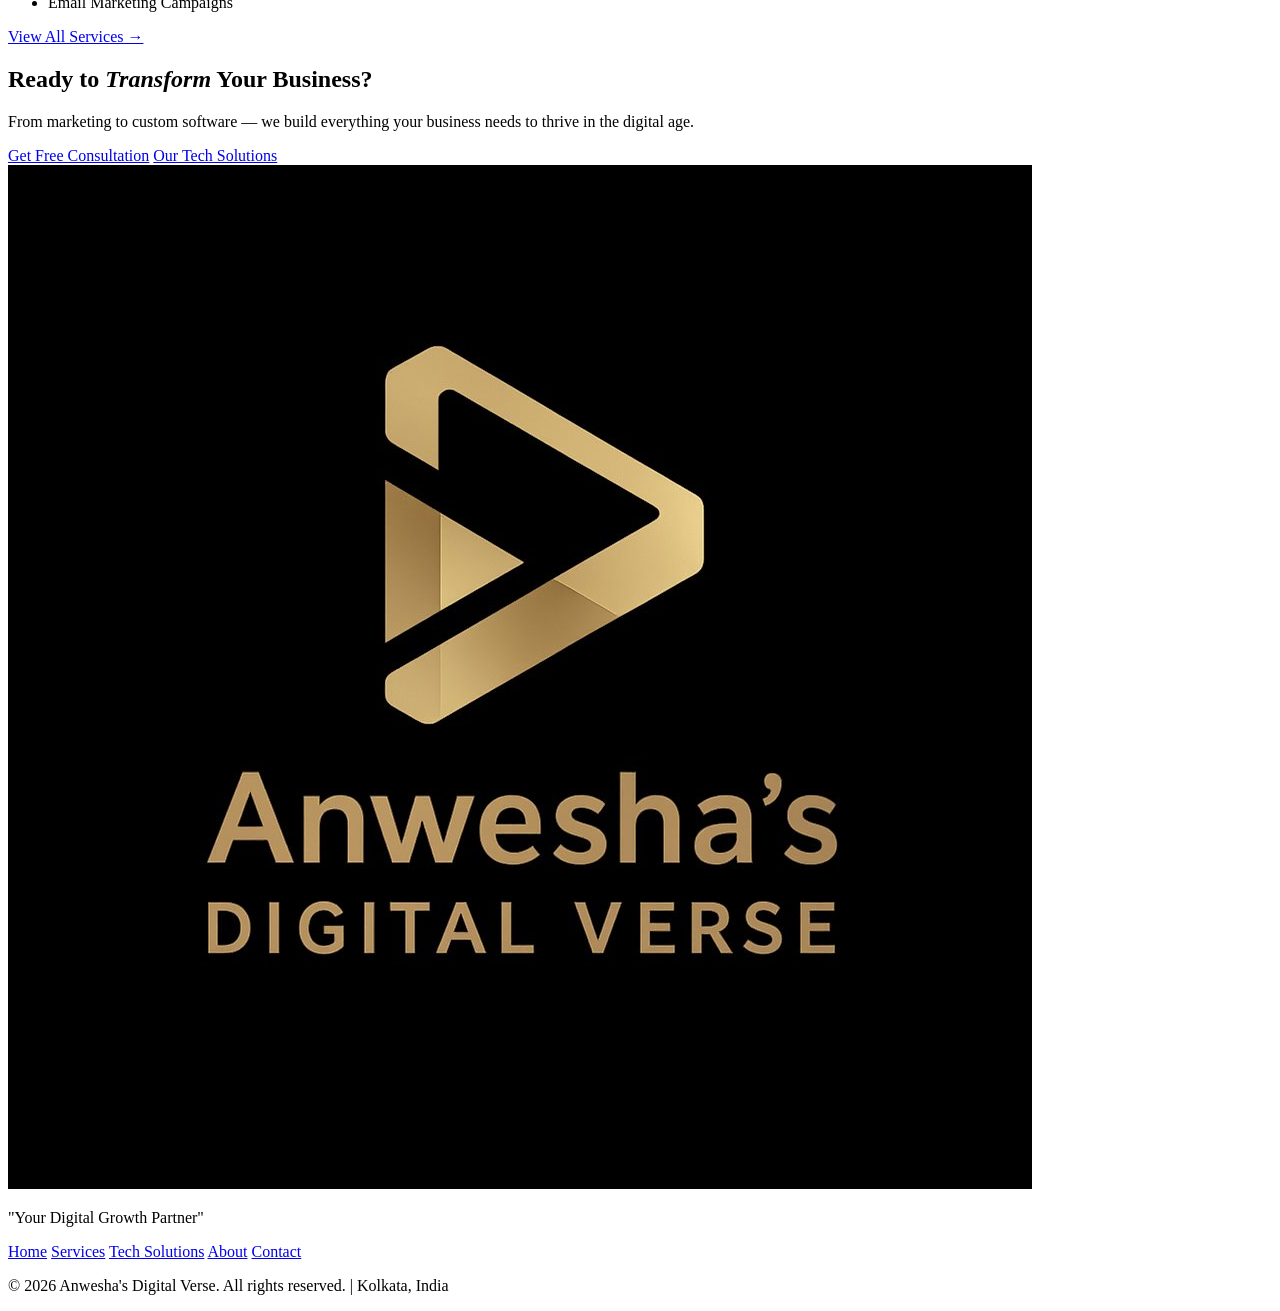
==== commit 5d9747eb: "Update index.html" ====
--- a/index.html
+++ b/index.html
@@ -3,685 +3,227 @@
 <head>
   <meta charset="UTF-8"/>
   <meta name="viewport" content="width=device-width, initial-scale=1.0"/>
-  <title>Anwesha's Digital Verse | Digital Marketing Agency</title>
+  <title>Anwesha's Digital Verse | Digital Marketing & Technology Solutions Agency</title>
+  <meta name="description" content="Anwesha's Digital Verse — Kolkata-based digital marketing agency offering social media marketing, website development, app development, custom CRM, HRMS development, SEO & more."/>
+  <link rel="preconnect" href="https://fonts.googleapis.com"/>
+  <link rel="preconnect" href="https://fonts.gstatic.com" crossorigin/>
   <link href="https://fonts.googleapis.com/css2?family=Cormorant+Garamond:ital,wght@0,400;0,600;0,700;1,400;1,600&family=Outfit:wght@300;400;500;600;700&display=swap" rel="stylesheet"/>
-  <style>
-    :root {
-      --gold: #c9a227;
-      --gold-light: #e8c44a;
-      --gold-dim: rgba(201,162,39,0.15);
-      --dark: #080810;
-      --dark2: #10102a;
-      --dark3: #1a1a3a;
-      --purple: #2d1b69;
-      --purple-light: #9a7fd4;
-      --white: #ffffff;
-      --text: #c8c0e0;
-      --text-dim: #6b6090;
-    }
-    *, *::before, *::after { box-sizing: border-box; margin: 0; padding: 0; }
-    html { scroll-behavior: smooth; }
-    body { background: var(--dark); color: var(--text); font-family: 'Outfit', sans-serif; overflow-x: hidden; }
-
-    /* SCROLLBAR */
-    ::-webkit-scrollbar { width: 6px; }
-    ::-webkit-scrollbar-track { background: var(--dark); }
-    ::-webkit-scrollbar-thumb { background: var(--gold); border-radius: 3px; }
-
-    /* NAV */
-    nav {
-      position: fixed; top: 0; left: 0; right: 0; z-index: 100;
-      display: flex; align-items: center; justify-content: space-between;
-      padding: 18px 6%; background: rgba(8,8,16,0.92);
-      backdrop-filter: blur(16px);
-      border-bottom: 1px solid rgba(201,162,39,0.15);
-      transition: all 0.3s;
-    }
-    .nav-logo { display: flex; align-items: center; gap: 12px; text-decoration: none; }
-    .nav-logo img { height: 44px; width: auto; }
-    .nav-links { display: flex; gap: 36px; list-style: none; }
-    .nav-links a {
-      color: var(--text); text-decoration: none;
-      font-size: 14px; font-weight: 500; letter-spacing: 0.5px;
-      transition: color 0.3s; position: relative;
-    }
-    .nav-links a::after {
-      content: ''; position: absolute; bottom: -4px; left: 0;
-      width: 0; height: 1px; background: var(--gold); transition: width 0.3s;
-    }
-    .nav-links a:hover { color: var(--gold); }
-    .nav-links a:hover::after { width: 100%; }
-    .nav-cta {
-      background: linear-gradient(135deg, var(--gold), var(--gold-light));
-      color: var(--dark); padding: 10px 24px; border-radius: 50px;
-      text-decoration: none; font-weight: 700; font-size: 14px;
-      transition: transform 0.2s, box-shadow 0.2s;
-    }
-    .nav-cta:hover { transform: translateY(-2px); box-shadow: 0 8px 24px rgba(201,162,39,0.35); }
-    .hamburger { display: none; flex-direction: column; gap: 5px; cursor: pointer; }
-    .hamburger span { width: 24px; height: 2px; background: var(--gold); border-radius: 2px; transition: 0.3s; }
-
-    /* HERO */
-    .hero {
-      min-height: 100vh; display: flex; align-items: center;
-      justify-content: center; text-align: center;
-      padding: 120px 6% 80px;
-      position: relative; overflow: hidden;
-      background: radial-gradient(ellipse at 60% 20%, rgba(45,27,105,0.4) 0%, transparent 60%),
-                  radial-gradient(ellipse at 20% 80%, rgba(201,162,39,0.08) 0%, transparent 50%),
-                  var(--dark);
-    }
-    .hero::before {
-      content: ''; position: absolute; inset: 0;
-      background-image: radial-gradient(circle, rgba(201,162,39,0.06) 1px, transparent 1px);
-      background-size: 40px 40px;
-      animation: gridMove 20s linear infinite;
-    }
-    @keyframes gridMove { from { transform: translateY(0); } to { transform: translateY(40px); } }
-
-    .hero-badge {
-      display: inline-block; background: var(--gold-dim);
-      border: 1px solid rgba(201,162,39,0.3); border-radius: 50px;
-      padding: 8px 20px; font-size: 12px; color: var(--gold);
-      letter-spacing: 2px; text-transform: uppercase; margin-bottom: 28px;
-      animation: fadeUp 0.8s ease both;
-    }
-    .hero h1 {
-      font-family: 'Cormorant Garamond', serif;
-      font-size: clamp(48px, 8vw, 88px); font-weight: 700;
-      line-height: 1.05; color: var(--white);
-      animation: fadeUp 0.9s ease 0.1s both;
-    }
-    .hero h1 em { color: var(--gold); font-style: italic; }
-    .hero p {
-      max-width: 560px; margin: 24px auto 0;
-      font-size: 16px; color: var(--text); line-height: 1.8; font-weight: 300;
-      animation: fadeUp 1s ease 0.2s both;
-    }
-    .hero-btns {
-      display: flex; gap: 16px; justify-content: center; margin-top: 40px; flex-wrap: wrap;
-      animation: fadeUp 1s ease 0.3s both;
-    }
-    .btn-primary {
-      background: linear-gradient(135deg, var(--gold), var(--gold-light));
-      color: var(--dark); padding: 16px 40px; border-radius: 50px;
-      text-decoration: none; font-weight: 700; font-size: 15px;
-      transition: transform 0.2s, box-shadow 0.2s;
-    }
-    .btn-primary:hover { transform: translateY(-3px); box-shadow: 0 12px 32px rgba(201,162,39,0.4); }
-    .btn-outline {
-      border: 1px solid rgba(201,162,39,0.4); color: var(--gold);
-      padding: 16px 40px; border-radius: 50px;
-      text-decoration: none; font-weight: 500; font-size: 15px;
-      transition: all 0.2s;
-    }
-    .btn-outline:hover { background: var(--gold-dim); border-color: var(--gold); }
-
-    .hero-stats {
-      display: flex; gap: 48px; justify-content: center; margin-top: 64px; flex-wrap: wrap;
-      animation: fadeUp 1s ease 0.4s both;
-    }
-    .stat { text-align: center; }
-    .stat-num {
-      font-family: 'Cormorant Garamond', serif;
-      font-size: 40px; font-weight: 700; color: var(--gold); line-height: 1;
-    }
-    .stat-label { font-size: 12px; color: var(--text-dim); letter-spacing: 1px; margin-top: 4px; }
-
-    @keyframes fadeUp {
-      from { opacity: 0; transform: translateY(30px); }
-      to   { opacity: 1; transform: translateY(0); }
-    }
-
-    /* SECTION COMMON */
-    section { padding: 100px 6%; }
-    .section-tag {
-      display: inline-block; font-size: 11px; color: var(--gold);
-      letter-spacing: 3px; text-transform: uppercase; margin-bottom: 16px;
-    }
-    .section-tag::before { content: '✦  '; }
-    .section-tag::after  { content: '  ✦'; }
-    h2.section-title {
-      font-family: 'Cormorant Garamond', serif;
-      font-size: clamp(32px, 5vw, 52px); font-weight: 700;
-      color: var(--white); line-height: 1.15;
-    }
-    h2.section-title em { color: var(--gold); font-style: italic; }
-    .section-sub { font-size: 15px; color: var(--text-dim); line-height: 1.8; max-width: 520px; margin-top: 12px; font-weight: 300; }
-
-    /* DIVIDER */
-    .gold-divider { height: 1px; background: linear-gradient(90deg, transparent, var(--gold), transparent); margin: 0 6%; }
-
-    /* SERVICES */
-    .services { background: var(--dark2); }
-    .services-header { text-align: center; margin-bottom: 64px; }
-    .services-header .section-sub { margin: 12px auto 0; }
-    .services-grid {
-      display: grid; grid-template-columns: repeat(auto-fit, minmax(300px, 1fr)); gap: 24px;
-    }
-    .service-card {
-      background: linear-gradient(145deg, rgba(45,27,105,0.3), rgba(16,16,42,0.8));
-      border: 1px solid rgba(201,162,39,0.12);
-      border-radius: 20px; padding: 36px 32px;
-      transition: transform 0.3s, border-color 0.3s, box-shadow 0.3s;
-      position: relative; overflow: hidden;
-    }
-    .service-card::before {
-      content: ''; position: absolute; top: 0; left: 0; right: 0; height: 3px;
-      background: linear-gradient(90deg, var(--gold), var(--gold-light));
-      transform: scaleX(0); transition: transform 0.3s; transform-origin: left;
-    }
-    .service-card:hover { transform: translateY(-6px); border-color: rgba(201,162,39,0.3); box-shadow: 0 20px 48px rgba(0,0,0,0.4); }
-    .service-card:hover::before { transform: scaleX(1); }
-    .service-icon { font-size: 36px; margin-bottom: 20px; }
-    .service-card h3 { font-family: 'Cormorant Garamond', serif; font-size: 24px; font-weight: 700; color: var(--white); margin-bottom: 12px; }
-    .service-card p { font-size: 14px; color: var(--text-dim); line-height: 1.8; }
-    .service-list { list-style: none; margin-top: 16px; }
-    .service-list li { font-size: 13px; color: var(--text); padding: 5px 0; display: flex; gap: 8px; align-items: center; }
-    .service-list li::before { content: '→'; color: var(--gold); font-size: 12px; flex-shrink: 0; }
-
-    /* WHATSAPP */
-    .whatsapp-section { background: var(--dark); }
-    .whatsapp-inner {
-      display: grid; grid-template-columns: 1fr 1fr; gap: 64px; align-items: center;
-    }
-    .whatsapp-content h2 { margin-bottom: 20px; }
-    .feature-list { list-style: none; margin-top: 32px; display: flex; flex-direction: column; gap: 16px; }
-    .feature-item {
-      display: flex; gap: 16px; align-items: flex-start;
-      padding: 16px 20px; background: rgba(45,27,105,0.2);
-      border: 1px solid rgba(201,162,39,0.1); border-radius: 12px;
-      transition: border-color 0.3s;
-    }
-    .feature-item:hover { border-color: rgba(201,162,39,0.3); }
-    .feature-icon { font-size: 22px; flex-shrink: 0; margin-top: 2px; }
-    .feature-item h4 { font-size: 14px; font-weight: 600; color: var(--white); margin-bottom: 4px; }
-    .feature-item p { font-size: 13px; color: var(--text-dim); line-height: 1.6; }
-    .whatsapp-visual {
-      background: linear-gradient(145deg, rgba(45,27,105,0.4), rgba(16,16,42,0.9));
-      border: 1px solid rgba(201,162,39,0.15); border-radius: 24px;
-      padding: 40px; text-align: center;
-    }
-    .wa-big-icon { font-size: 80px; margin-bottom: 20px; display: block; animation: pulse 2s ease infinite; }
-    @keyframes pulse { 0%,100% { transform: scale(1); } 50% { transform: scale(1.08); } }
-    .wa-title { font-family: 'Cormorant Garamond', serif; font-size: 28px; color: var(--white); font-weight: 700; margin-bottom: 8px; }
-    .wa-sub { font-size: 14px; color: var(--text-dim); margin-bottom: 28px; }
-    .wa-chips { display: flex; flex-wrap: wrap; gap: 8px; justify-content: center; }
-    .wa-chip {
-      background: rgba(201,162,39,0.1); border: 1px solid rgba(201,162,39,0.25);
-      border-radius: 50px; padding: 6px 16px; font-size: 12px; color: var(--gold);
-    }
-
-    /* ABOUT */
-    .about { background: var(--dark2); }
-    .about-inner { display: grid; grid-template-columns: 1fr 1fr; gap: 64px; align-items: center; }
-    .about-logo-wrap {
-      background: var(--dark); border-radius: 24px; padding: 48px;
-      border: 1px solid rgba(201,162,39,0.15); text-align: center;
-    }
-    .about-logo-wrap img { max-width: 260px; width: 100%; }
-    .about-content h2 { margin-bottom: 20px; }
-    .about-content p { font-size: 15px; color: var(--text-dim); line-height: 1.9; margin-bottom: 16px; font-weight: 300; }
-    .about-values { display: grid; grid-template-columns: 1fr 1fr; gap: 16px; margin-top: 32px; }
-    .value-card {
-      background: rgba(45,27,105,0.2); border: 1px solid rgba(201,162,39,0.1);
-      border-radius: 12px; padding: 20px 16px; text-align: center;
-      transition: border-color 0.3s;
-    }
-    .value-card:hover { border-color: rgba(201,162,39,0.3); }
-    .value-card .icon { font-size: 26px; margin-bottom: 8px; }
-    .value-card h4 { font-size: 13px; font-weight: 600; color: var(--gold); margin-bottom: 4px; }
-    .value-card p { font-size: 12px; color: var(--text-dim); line-height: 1.5; }
-
-    /* CONTACT */
-    .contact { background: var(--dark); }
-    .contact-inner { display: grid; grid-template-columns: 1fr 1fr; gap: 64px; }
-    .contact-info h2 { margin-bottom: 20px; }
-    .contact-info p { font-size: 15px; color: var(--text-dim); line-height: 1.9; margin-bottom: 32px; font-weight: 300; }
-    .contact-cards { display: flex; flex-direction: column; gap: 16px; }
-    .contact-card {
-      display: flex; gap: 16px; align-items: center;
-      padding: 18px 22px; background: rgba(45,27,105,0.2);
-      border: 1px solid rgba(201,162,39,0.1); border-radius: 14px;
-      transition: border-color 0.3s;
-    }
-    .contact-card:hover { border-color: var(--gold); }
-    .contact-card .icon { font-size: 24px; flex-shrink: 0; }
-    .contact-card h4 { font-size: 12px; color: var(--text-dim); margin-bottom: 3px; letter-spacing: 1px; text-transform: uppercase; }
-    .contact-card p { font-size: 15px; color: var(--white); font-weight: 500; }
-    .social-links { display: flex; gap: 12px; margin-top: 28px; }
-    .social-btn {
-      display: flex; align-items: center; gap: 8px;
-      padding: 12px 20px; border-radius: 50px; text-decoration: none;
-      font-size: 13px; font-weight: 600; transition: transform 0.2s, box-shadow 0.2s;
-    }
-    .social-fb { background: linear-gradient(135deg,#1877F2,#0d5fc4); color: white; }
-    .social-ig { background: linear-gradient(135deg,#f58529,#dd2a7b,#8134af); color: white; }
-    .social-btn:hover { transform: translateY(-3px); box-shadow: 0 8px 24px rgba(0,0,0,0.3); }
-    .contact-form { background: linear-gradient(145deg, rgba(45,27,105,0.3), rgba(16,16,42,0.8)); border: 1px solid rgba(201,162,39,0.12); border-radius: 24px; padding: 40px; }
-    .contact-form h3 { font-family: 'Cormorant Garamond', serif; font-size: 26px; color: var(--white); margin-bottom: 28px; font-weight: 700; }
-    .form-group { margin-bottom: 20px; }
-    .form-group label { display: block; font-size: 12px; color: var(--text-dim); letter-spacing: 1px; text-transform: uppercase; margin-bottom: 8px; }
-    .form-group input, .form-group textarea, .form-group select {
-      width: 100%; background: rgba(8,8,16,0.8);
-      border: 1px solid rgba(201,162,39,0.15); border-radius: 10px;
-      padding: 12px 16px; color: var(--white); font-family: 'Outfit', sans-serif;
-      font-size: 14px; transition: border-color 0.3s; outline: none;
-    }
-    .form-group input:focus, .form-group textarea:focus, .form-group select:focus { border-color: var(--gold); }
-    .form-group textarea { resize: vertical; min-height: 100px; }
-    .form-group select option { background: var(--dark2); }
-    .form-submit {
-      width: 100%; background: linear-gradient(135deg, var(--gold), var(--gold-light));
-      color: var(--dark); border: none; padding: 16px; border-radius: 50px;
-      font-family: 'Outfit', sans-serif; font-size: 15px; font-weight: 700;
-      cursor: pointer; transition: transform 0.2s, box-shadow 0.2s;
-    }
-    .form-submit:hover { transform: translateY(-2px); box-shadow: 0 10px 28px rgba(201,162,39,0.4); }
-
-    /* FOOTER */
-    footer {
-      background: var(--dark2); border-top: 1px solid rgba(201,162,39,0.1);
-      padding: 48px 6% 28px; text-align: center;
-    }
-    .footer-logo { margin-bottom: 20px; }
-    .footer-logo img { height: 56px; }
-    .footer-tagline { font-family: 'Cormorant Garamond', serif; font-size: 16px; color: var(--text-dim); margin-bottom: 24px; font-style: italic; }
-    .footer-links { display: flex; justify-content: center; gap: 32px; flex-wrap: wrap; margin-bottom: 28px; }
-    .footer-links a { font-size: 13px; color: var(--text-dim); text-decoration: none; transition: color 0.3s; }
-    .footer-links a:hover { color: var(--gold); }
-    .footer-divider { height: 1px; background: linear-gradient(90deg, transparent, rgba(201,162,39,0.2), transparent); margin-bottom: 24px; }
-    .footer-copy { font-size: 12px; color: var(--text-dim); }
-    .footer-copy span { color: var(--gold); }
-
-    /* RESPONSIVE */
-    @media (max-width: 900px) {
-      .whatsapp-inner, .about-inner, .contact-inner { grid-template-columns: 1fr; gap: 40px; }
-      .nav-links, .nav-cta { display: none; }
-      .hamburger { display: flex; }
-      .hero-stats { gap: 28px; }
-    }
-    @media (max-width: 600px) {
-      section { padding: 70px 5%; }
-      .about-values { grid-template-columns: 1fr; }
-      .hero-btns { flex-direction: column; align-items: center; }
-      .social-links { flex-direction: column; }
-    }
-  </style>
+  <link rel="stylesheet" href="styles.css"/>
 </head>
 <body>
 
-<!-- NAV -->
-<nav>
-  <a href="#home" class="nav-logo">
-    <img src="logo.png" alt="Anwesha's Digital Verse"/>
-  </a>
-  <ul class="nav-links">
-    <li><a href="#services">Services</a></li>
-    <li><a href="#whatsapp">WhatsApp</a></li>
-    <li><a href="#about">About</a></li>
-    <li><a href="#contact">Contact</a></li>
-  </ul>
-  <a href="#contact" class="nav-cta">Get Started</a>
-  <div class="hamburger" onclick="toggleMenu()">
-    <span></span><span></span><span></span>
+  <!-- Navigation -->
+  <nav>
+    <a href="index.html" class="nav-logo">
+      <img src="logo.png" alt="Anwesha's Digital Verse"/>
+    </a>
+    <ul class="nav-links">
+      <li><a href="index.html" class="active">Home</a></li>
+      <li><a href="services.html">Services</a></li>
+      <li><a href="tech-solutions.html">Tech Solutions</a></li>
+      <li><a href="about.html">About</a></li>
+      <li><a href="contact.html">Contact</a></li>
+    </ul>
+    <a href="contact.html" class="nav-cta">Get Started</a>
+    <button class="hamburger" onclick="openMobileNav()" aria-label="Open Navigation Menu">
+      <span></span><span></span><span></span>
+    </button>
+  </nav>
+
+  <!-- Mobile Nav -->
+  <div class="mobile-nav" id="mobileNav">
+    <button class="close-btn" onclick="closeMobileNav()" aria-label="Close Navigation Menu">✕</button>
+    <a href="index.html" class="active">Home</a>
+    <a href="services.html">Services</a>
+    <a href="tech-solutions.html">Tech Solutions</a>
+    <a href="about.html">About</a>
+    <a href="contact.html">Contact</a>
   </div>
-</nav>
-
-<!-- HERO -->
-<section class="hero" id="home">
-  <div>
-    <div class="hero-badge">Digital Marketing Agency — Kolkata</div>
-    <h1>Grow Your Business<br/><em>Online & Beyond</em></h1>
-    <p>We help businesses dominate the digital space through smart marketing, powerful websites, and WhatsApp automation that converts.</p>
-    <div class="hero-btns">
-      <a href="#contact" class="btn-primary">🚀 Start Growing Today</a>
-      <a href="#services" class="btn-outline">Explore Services</a>
-    </div>
-    <div class="hero-stats">
-      <div class="stat">
-        <div class="stat-num">100%</div>
-        <div class="stat-label">Safe Official API</div>
-      </div>
-      <div class="stat">
-        <div class="stat-num">3x</div>
-        <div class="stat-label">More Lead Generation</div>
-      </div>
-      <div class="stat">
-        <div class="stat-num">24/7</div>
-        <div class="stat-label">Bot Automation</div>
-      </div>
-      <div class="stat">
-        <div class="stat-num">Est.</div>
-        <div class="stat-label">2026 — Kolkata</div>
-      </div>
-    </div>
-  </div>
-</section>
-
-<div class="gold-divider"></div>
-
-<!-- SERVICES -->
-<section class="services" id="services">
-  <div class="services-header">
-    <div class="section-tag">What We Do</div>
-    <h2 class="section-title">Our <em>Services</em></h2>
-    <p class="section-sub">Everything your business needs to grow online — under one roof.</p>
-  </div>
-  <div class="services-grid">
-
-    <div class="service-card">
-      <div class="service-icon">📣</div>
-      <h3>Social Media Marketing</h3>
-      <p>Targeted campaigns on Facebook & Instagram to reach the right audience and drive real results.</p>
-      <ul class="service-list">
-        <li>Facebook & Instagram Ads</li>
-        <li>Social Search Engine Marketing</li>
-        <li>Post Creation & Branding</li>
-        <li>Content Strategy</li>
-      </ul>
-    </div>
-
-    <div class="service-card">
-      <div class="service-icon">💻</div>
-      <h3>Website Development</h3>
-      <p>Professional, mobile-friendly websites that look stunning and convert visitors into customers.</p>
-      <ul class="service-list">
-        <li>Business & Portfolio Websites</li>
-        <li>Landing Pages</li>
-        <li>E-commerce Solutions</li>
-        <li>Website Management & SEO</li>
-      </ul>
-    </div>
-
-    <div class="service-card">
-      <div class="service-icon">📱</div>
-      <h3>WhatsApp Automation</h3>
-      <p>Turn WhatsApp into a sales machine using our Official API and smart automation tools.</p>
-      <ul class="service-list">
-        <li>Bulk Messaging (Official API)</li>
-        <li>Chatbot & Auto Replies</li>
-        <li>Automatic Lead Generation</li>
-        <li>100% Safe — No Ban Solution</li>
-      </ul>
-    </div>
-
-    <div class="service-card">
-      <div class="service-icon">📈</div>
-      <h3>Digital Strategy & Consulting</h3>
-      <p>Expert guidance to build a winning digital strategy that delivers measurable business growth.</p>
-      <ul class="service-list">
-        <li>Brand Positioning</li>
-        <li>Competitor Analysis</li>
-        <li>Growth Roadmap</li>
-        <li>Performance Analytics</li>
-      </ul>
-    </div>
-
-    <div class="service-card">
-      <div class="service-icon">🎨</div>
-      <h3>Content & Creative</h3>
-      <p>Eye-catching creatives, reels, and ad copies that stop the scroll and spark action.</p>
-      <ul class="service-list">
-        <li>Graphic Design & Ad Creatives</li>
-        <li>Reel & Video Content</li>
-        <li>Copywriting & Captions</li>
-        <li>Brand Identity Design</li>
-      </ul>
-    </div>
-
-    <div class="service-card">
-      <div class="service-icon">🔍</div>
-      <h3>SEO & Lead Generation</h3>
-      <p>Get found on Google and generate a steady flow of qualified leads for your business.</p>
-      <ul class="service-list">
-        <li>On-Page & Off-Page SEO</li>
-        <li>Google My Business Setup</li>
-        <li>Lead Capture Funnels</li>
-        <li>Email Marketing Campaigns</li>
-      </ul>
-    </div>
-
-  </div>
-</section>
-
-<div class="gold-divider"></div>
-
-<!-- WHATSAPP SECTION -->
-<section class="whatsapp-section" id="whatsapp">
-  <div class="whatsapp-inner">
-    <div class="whatsapp-content">
-      <div class="section-tag">WhatsApp Business</div>
-      <h2 class="section-title">Turn WhatsApp Into a<br/><em>Sales Machine</em></h2>
-      <p class="section-sub">Increase sales using WhatsApp automation & official API — 100% safe, no ban solution.</p>
-      <ul class="feature-list">
-        <li class="feature-item">
-          <div class="feature-icon">📨</div>
-          <div>
-            <h4>Bulk Messaging (Official WhatsApp API)</h4>
-            <p>Send thousands of messages instantly to your customer list with high delivery rates.</p>
-          </div>
-        </li>
-        <li class="feature-item">
-          <div class="feature-icon">🤖</div>
-          <div>
-            <h4>Chatbot & Auto Replies</h4>
-            <p>Handle customer inquiries 24/7 without any manual effort using smart bot flows.</p>
-          </div>
-        </li>
-        <li class="feature-item">
-          <div class="feature-icon">🎯</div>
-          <div>
-            <h4>Automatic Lead Generation</h4>
-            <p>Capture leads directly through WhatsApp and nurture them automatically.</p>
-          </div>
-        </li>
-        <li class="feature-item">
-          <div class="feature-icon">🔒</div>
-          <div>
-            <h4>100% Safe — No Ban Solution</h4>
-            <p>Powered by WhatsApp's Official API — completely secure and compliant.</p>
-          </div>
-        </li>
-      </ul>
-      <div style="margin-top:32px;">
-        <a href="#contact" class="btn-primary">📞 Book Free Demo</a>
-      </div>
-    </div>
-    <div class="whatsapp-visual">
-      <span class="wa-big-icon">💬</span>
-      <div class="wa-title">WhatsApp Official API</div>
-      <div class="wa-sub">Smart Automation for Your Business</div>
-      <div class="wa-chips">
-        <span class="wa-chip">✅ Bulk Messaging</span>
-        <span class="wa-chip">🤖 Bot Automation</span>
-        <span class="wa-chip">⚡ Auto Replies</span>
-        <span class="wa-chip">📊 Analytics</span>
-        <span class="wa-chip">🔒 No Ban</span>
-        <span class="wa-chip">📈 Lead Gen</span>
-      </div>
-      <div style="margin-top:28px;padding:20px;background:rgba(201,162,39,0.08);border:1px solid rgba(201,162,39,0.2);border-radius:14px;">
-        <p style="font-size:13px;color:var(--text-dim);line-height:1.7;">
-          Join businesses already using <strong style="color:var(--gold);">WhatsApp as their #1 sales channel</strong> — reach more customers, automate follow-ups, and close more deals.
-        </p>
-      </div>
-    </div>
-  </div>
-</section>
-
-<div class="gold-divider"></div>
-
-<!-- ABOUT -->
-<section class="about" id="about">
-  <div class="about-inner">
-    <div class="about-logo-wrap">
-      <img src="logo.png" alt="Anwesha's Digital Verse Logo"/>
-      <p style="margin-top:24px;font-family:'Cormorant Garamond',serif;font-size:20px;color:var(--gold);font-style:italic;">Your Digital Growth Partner</p>
-      <p style="font-size:13px;color:var(--text-dim);margin-top:8px;line-height:1.7;">Digital Marketing · Web Development<br/>WhatsApp Automation · Strategy</p>
-    </div>
-    <div class="about-content">
-      <div class="section-tag">About Us</div>
-      <h2 class="section-title">We Are <em>Anwesha's Digital Verse</em></h2>
-      <p>A passionate digital marketing agency based in Kolkata, dedicated to helping businesses grow online. We combine creativity, data, and technology to deliver real, measurable results.</p>
-      <p>Whether you're a small business, travel agency, educational institution, or a growing brand — we have the expertise and tools to take your digital presence to the next level.</p>
-      <div class="about-values">
-        <div class="value-card">
-          <div class="icon">🎯</div>
-          <h4>Results-Driven</h4>
-          <p>Every campaign is built to deliver real business outcomes</p>
-        </div>
-        <div class="value-card">
-          <div class="icon">💡</div>
-          <h4>Creative First</h4>
-          <p>Unique strategies tailored to your brand & audience</p>
-        </div>
-        <div class="value-card">
-          <div class="icon">🤝</div>
-          <h4>Trusted Partner</h4>
-          <p>Transparent communication & reliable service always</p>
-        </div>
-        <div class="value-card">
-          <div class="icon">⚡</div>
-          <h4>Fast Execution</h4>
-          <p>Quick turnaround without compromising on quality</p>
-        </div>
-      </div>
-    </div>
-  </div>
-</section>
-
-<div class="gold-divider"></div>
-
-<!-- CONTACT -->
-<section class="contact" id="contact">
-  <div class="contact-inner">
-    <div class="contact-info">
-      <div class="section-tag">Get In Touch</div>
-      <h2 class="section-title">Let's Grow Your<br/><em>Business Together</em></h2>
-      <p>Ready to take your digital presence to the next level? Reach out to us for a free consultation — no commitment, just a real conversation about your goals.</p>
-      <div class="contact-cards">
-        <div class="contact-card">
-          <div class="icon">📞</div>
-          <div>
-            <h4>Call / WhatsApp</h4>
-            <p>8017586675</p>
-          </div>
-        </div>
-        <div class="contact-card">
-          <div class="icon">📍</div>
-          <div>
-            <h4>Location</h4>
-            <p>Kolkata, West Bengal, India</p>
-          </div>
-        </div>
-        <div class="contact-card">
-          <div class="icon">🕐</div>
-          <div>
-            <h4>Working Hours</h4>
-            <p>Mon–Sat, 10 AM – 7 PM</p>
-          </div>
-        </div>
-      </div>
-      <div class="social-links">
-        <a href="https://www.facebook.com/share/1BuCzvMi6v/" target="_blank" class="social-btn social-fb">
-          <span>f</span> Facebook
-        </a>
-        <a href="https://www.instagram.com/anweshasdigitalverse" target="_blank" class="social-btn social-ig">
-          <span>📸</span> Instagram
-        </a>
-      </div>
-    </div>
-    <div class="contact-form">
-      <h3>Send Us a Message</h3>
-      <div class="form-group">
-        <label>Your Name</label>
-        <input type="text" placeholder="Enter your name"/>
-      </div>
-      <div class="form-group">
-        <label>Phone Number</label>
-        <input type="tel" placeholder="Enter your phone number"/>
-      </div>
-      <div class="form-group">
-        <label>Service Interested In</label>
-        <select>
-          <option value="">Select a service...</option>
-          <option>Social Media Marketing</option>
-          <option>Website Development</option>
-          <option>WhatsApp Automation</option>
-          <option>Digital Strategy & Consulting</option>
-          <option>Content & Creative</option>
-          <option>SEO & Lead Generation</option>
-        </select>
-      </div>
-      <div class="form-group">
-        <label>Message</label>
-        <textarea placeholder="Tell us about your business and goals..."></textarea>
-      </div>
-      <button class="form-submit" onclick="submitForm()">🚀 Send Message</button>
-    </div>
-  </div>
-</section>
-
-<!-- FOOTER -->
-<footer>
-  <div class="footer-logo">
-    <img src="logo.png" alt="Anwesha's Digital Verse"/>
-  </div>
-  <p class="footer-tagline">"Your Digital Growth Partner"</p>
-  <div class="footer-links">
-    <a href="#home">Home</a>
-    <a href="#services">Services</a>
-    <a href="#whatsapp">WhatsApp</a>
-    <a href="#about">About</a>
-    <a href="#contact">Contact</a>
-  </div>
-  <div class="footer-divider"></div>
-  <p class="footer-copy">© 2026 <span>Anwesha's Digital Verse</span>. All rights reserved. | Kolkata, India</p>
-</footer>
-
-<script>
-  function toggleMenu() {
-    const links = document.querySelector('.nav-links');
-    const cta = document.querySelector('.nav-cta');
-    if (links.style.display === 'flex') {
-      links.style.display = 'none';
-      cta.style.display = 'none';
-    } else {
-      links.style.cssText = 'display:flex;flex-direction:column;position:fixed;top:70px;left:0;right:0;background:rgba(8,8,16,0.98);padding:24px 6%;gap:20px;border-bottom:1px solid rgba(201,162,39,0.15);';
-      cta.style.display = 'none';
-    }
-  }
-
-  // Scroll reveal
-  const observer = new IntersectionObserver((entries) => {
-    entries.forEach(e => {
-      if (e.isIntersecting) {
-        e.target.style.opacity = '1';
-        e.target.style.transform = 'translateY(0)';
-      }
-    });
-  }, { threshold: 0.1 });
-
-  document.querySelectorAll('.service-card, .feature-item, .value-card, .contact-card').forEach(el => {
-    el.style.opacity = '0';
-    el.style.transform = 'translateY(24px)';
-    el.style.transition = 'opacity 0.6s ease, transform 0.6s ease';
-    observer.observe(el);
-  });
-
-  function submitForm() {
-    alert('Thank you! We will get back to you shortly. 🚀\n\nOr call us directly: 8017586675');
-  }
-
-  // Nav scroll effect
-  window.addEventListener('scroll', () => {
-    const nav = document.querySelector('nav');
-    if (window.scrollY > 50) {
-      nav.style.boxShadow = '0 4px 24px rgba(0,0,0,0.4)';
-    } else {
-      nav.style.boxShadow = 'none';
-    }
-  });
-</script>
+
+  <!-- Hero Section -->
+  <section class="hero">
+    <div class="hero-content">
+      <div class="hero-badge">Digital Marketing &amp; Technology Solutions — Kolkata</div>
+      <h1>Grow Your Business<br/><em>Online &amp; Beyond</em></h1>
+      <p>We help businesses dominate the digital space through smart marketing, powerful websites, custom apps, and enterprise-grade CRM &amp; HRMS solutions that drive real growth.</p>
+      <div class="hero-btns">
+        <a href="contact.html" class="btn-primary">🚀 Start Growing Today</a>
+        <a href="services.html" class="btn-outline">Explore Services</a>
+      </div>
+      <div class="hero-stats">
+        <div class="stat">
+          <div class="stat-num">360°</div>
+          <div class="stat-label">Digital Solutions</div>
+        </div>
+        <div class="stat">
+          <div class="stat-num">3x</div>
+          <div class="stat-label">More Lead Generation</div>
+        </div>
+        <div class="stat">
+          <div class="stat-num">Custom</div>
+          <div class="stat-label">Built for You</div>
+        </div>
+        <div class="stat">
+          <div class="stat-num">Est.</div>
+          <div class="stat-label">2026 — Kolkata</div>
+        </div>
+      </div>
+    </div>
+  </section>
+
+  <div class="gold-divider"></div>
+
+  <!-- Services Overview -->
+  <section class="services">
+    <div class="services-header">
+      <div class="section-tag">What We Do</div>
+      <h2 class="section-title">Our <em>Services</em></h2>
+      <p class="section-sub">Everything your business needs to grow online — marketing, development, and enterprise solutions under one roof.</p>
+    </div>
+
+    <div class="services-grid">
+
+      <!-- Service 1: Social Media Marketing -->
+      <div class="service-card">
+        <div class="service-icon">📣</div>
+        <h3>Social Media Marketing</h3>
+        <p>Targeted campaigns on Facebook &amp; Instagram to reach the right audience and drive real results.</p>
+        <ul class="service-list">
+          <li>Facebook &amp; Instagram Ads</li>
+          <li>Social Search Engine Marketing</li>
+          <li>Post Creation &amp; Branding</li>
+          <li>Content Strategy</li>
+        </ul>
+      </div>
+
+      <!-- Service 2: Website Development -->
+      <div class="service-card">
+        <div class="service-icon">💻</div>
+        <h3>Website Development</h3>
+        <p>Professional, mobile-friendly websites that look stunning and convert visitors into customers.</p>
+        <ul class="service-list">
+          <li>Business &amp; Portfolio Websites</li>
+          <li>Landing Pages</li>
+          <li>E-commerce Solutions</li>
+          <li>Website Management &amp; SEO</li>
+        </ul>
+      </div>
+
+      <!-- Service 3: App Development -->
+      <div class="service-card">
+        <div class="service-icon">📱</div>
+        <h3>App Development</h3>
+        <p>Native and cross-platform mobile applications designed to engage your users and grow your business.</p>
+        <ul class="service-list">
+          <li>Android &amp; iOS Apps</li>
+          <li>Cross-Platform (React Native / Flutter)</li>
+          <li>E-commerce &amp; Delivery Apps</li>
+          <li>App Maintenance &amp; Updates</li>
+        </ul>
+      </div>
+
+      <!-- Service 4: Customised CRM Development -->
+      <div class="service-card">
+        <div class="service-icon">⚙️</div>
+        <h3>Customised CRM Development</h3>
+        <p>Tailored CRM systems that streamline your sales pipeline, customer management, and business operations.</p>
+        <ul class="service-list">
+          <li>Lead &amp; Contact Management</li>
+          <li>Sales Pipeline Automation</li>
+          <li>Custom Dashboards &amp; Reports</li>
+          <li>Third-Party Integrations</li>
+        </ul>
+      </div>
+
+      <!-- Service 5: HRMS Development -->
+      <div class="service-card">
+        <div class="service-icon">🏢</div>
+        <h3>HRMS Development</h3>
+        <p>Complete Human Resource Management Systems to automate HR processes and empower your team.</p>
+        <ul class="service-list">
+          <li>Employee Management &amp; Onboarding</li>
+          <li>Payroll &amp; Attendance Tracking</li>
+          <li>Leave Management &amp; Approvals</li>
+          <li>Performance Reviews &amp; Reports</li>
+        </ul>
+      </div>
+
+      <!-- Service 6: Digital Strategy & Consulting -->
+      <div class="service-card">
+        <div class="service-icon">📈</div>
+        <h3>Digital Strategy &amp; Consulting</h3>
+        <p>Expert guidance to build a winning digital strategy that delivers measurable business growth.</p>
+        <ul class="service-list">
+          <li>Brand Positioning</li>
+          <li>Competitor Analysis</li>
+          <li>Growth Roadmap</li>
+          <li>Performance Analytics</li>
+        </ul>
+      </div>
+
+      <!-- Service 7: Content & Creative -->
+      <div class="service-card">
+        <div class="service-icon">🎨</div>
+        <h3>Content &amp; Creative</h3>
+        <p>Eye-catching creatives, reels, and ad copies that stop the scroll and spark action.</p>
+        <ul class="service-list">
+          <li>Graphic Design &amp; Ad Creatives</li>
+          <li>Reel &amp; Video Content</li>
+          <li>Copywriting &amp; Captions</li>
+          <li>Brand Identity Design</li>
+        </ul>
+      </div>
+
+      <!-- Service 8: SEO & Lead Generation -->
+      <div class="service-card">
+        <div class="service-icon">🔍</div>
+        <h3>SEO &amp; Lead Generation</h3>
+        <p>Get found on Google and generate a steady flow of qualified leads for your business.</p>
+        <ul class="service-list">
+          <li>On-Page &amp; Off-Page SEO</li>
+          <li>Google My Business Setup</li>
+          <li>Lead Capture Funnels</li>
+          <li>Email Marketing Campaigns</li>
+        </ul>
+      </div>
+
+    </div>
+
+    <!-- Centered CTA -->
+    <div class="services-cta">
+      <a href="services.html" class="btn-primary">View All Services →</a>
+    </div>
+  </section>
+
+  <div class="gold-divider"></div>
+
+  <!-- CTA Banner -->
+  <section class="cta-banner">
+    <h2>Ready to <em>Transform</em> Your Business?</h2>
+    <p>From marketing to custom software — we build everything your business needs to thrive in the digital age.</p>
+    <div class="cta-btns">
+      <a href="contact.html" class="btn-primary">Get Free Consultation</a>
+      <a href="tech-solutions.html" class="btn-outline">Our Tech Solutions</a>
+    </div>
+  </section>
+
+  <!-- Footer -->
+  <footer>
+    <div class="footer-logo">
+      <img src="logo.png" alt="Anwesha's Digital Verse"/>
+    </div>
+    <p class="footer-tagline">"Your Digital Growth Partner"</p>
+    <div class="footer-links">
+      <a href="index.html">Home</a>
+      <a href="services.html">Services</a>
+      <a href="tech-solutions.html">Tech Solutions</a>
+      <a href="about.html">About</a>
+      <a href="contact.html">Contact</a>
+    </div>
+    <div class="footer-divider"></div>
+    <p class="footer-copy">© 2026 <span>Anwesha's Digital Verse</span>. All rights reserved. | Kolkata, India</p>
+  </footer>
+
+  <script src="script.js"></script>
 </body>
 </html>
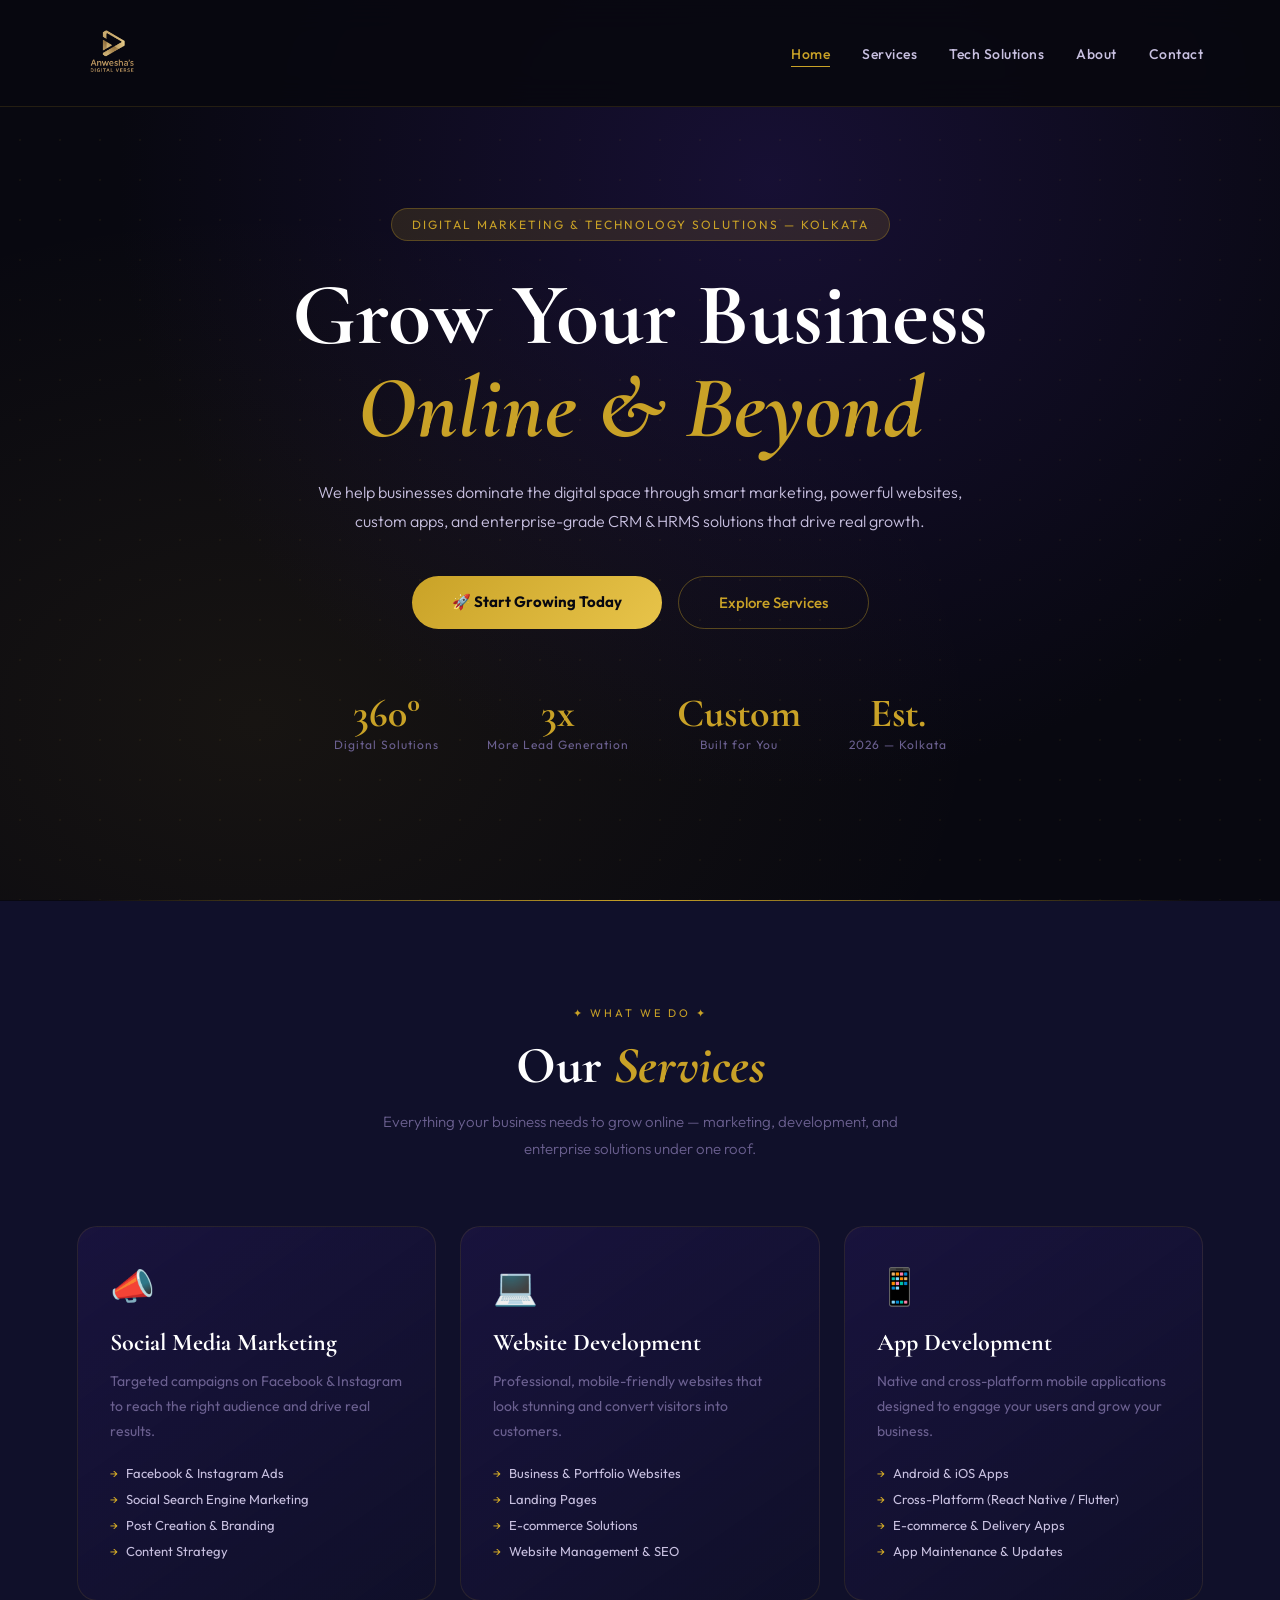
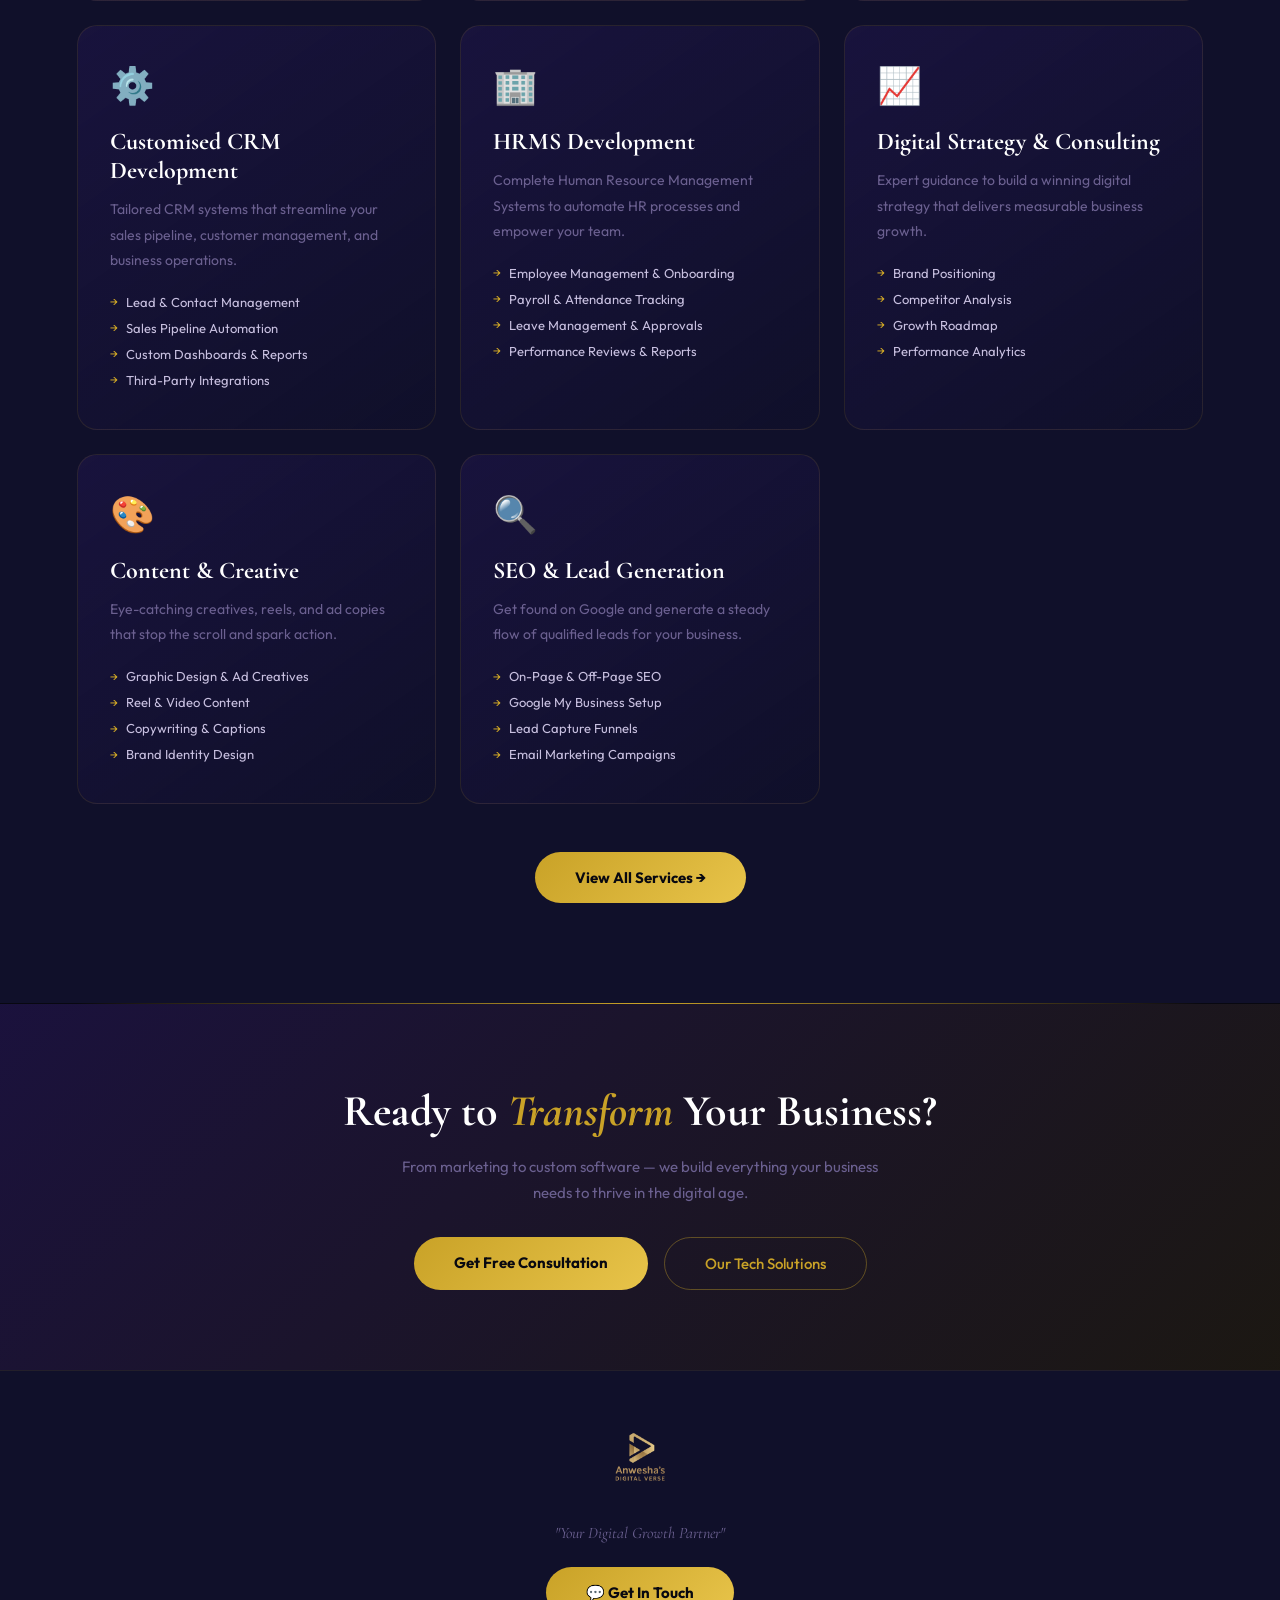
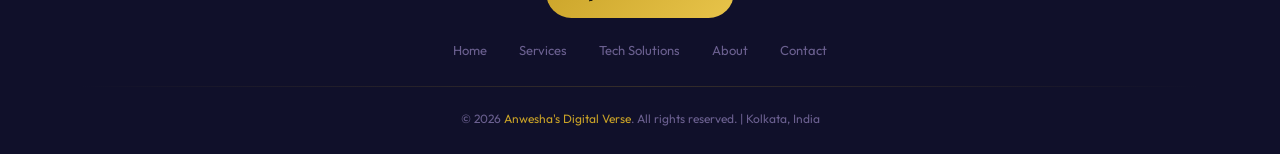
==== commit 6b250567: "Add files via upload" ====
--- a/index.html
+++ b/index.html
@@ -3,8 +3,30 @@
 <head>
   <meta charset="UTF-8"/>
   <meta name="viewport" content="width=device-width, initial-scale=1.0"/>
-  <title>Anwesha's Digital Verse | Digital Marketing & Technology Solutions Agency</title>
-  <meta name="description" content="Anwesha's Digital Verse — Kolkata-based digital marketing agency offering social media marketing, website development, app development, custom CRM, HRMS development, SEO & more."/>
+  <title>Anwesha's Digital Verse | Digital Marketing & Technology Solutions in Kolkata</title>
+  <meta name="description" content="Anwesha's Digital Verse — Kolkata's leading digital marketing agency offering social media marketing, website development, app development, custom CRM & HRMS solutions."/>
+  <meta name="keywords" content="digital marketing agency Kolkata, website development Kolkata, app development, custom CRM development, HRMS development, social media marketing, SEO services, digital marketing India"/>
+  <meta name="author" content="Anwesha's Digital Verse"/>
+  <meta name="robots" content="index, follow"/>
+  <meta name="theme-color" content="#080810"/>
+  <link rel="icon" type="image/png" href="logo.png"/>
+  <link rel="canonical" href="https://anweshasdigitalverse.in/"/>
+
+  <!-- Open Graph -->
+  <meta property="og:title" content="Anwesha's Digital Verse | Digital Marketing & Technology Solutions"/>
+  <meta property="og:description" content="Grow your business with Kolkata's top digital marketing agency. Website development, app development, custom CRM, HRMS & more."/>
+  <meta property="og:image" content="https://anweshasdigitalverse.in/logo.png"/>
+  <meta property="og:url" content="https://anweshasdigitalverse.in/"/>
+  <meta property="og:type" content="website"/>
+  <meta property="og:site_name" content="Anwesha's Digital Verse"/>
+  <meta property="og:locale" content="en_IN"/>
+
+  <!-- Twitter Card -->
+  <meta name="twitter:card" content="summary_large_image"/>
+  <meta name="twitter:title" content="Anwesha's Digital Verse | Digital Marketing & Technology Solutions"/>
+  <meta name="twitter:description" content="Grow your business with Kolkata's top digital marketing agency. Website development, app development, custom CRM, HRMS & more."/>
+  <meta name="twitter:image" content="https://anweshasdigitalverse.in/logo.png"/>
+
   <link rel="preconnect" href="https://fonts.googleapis.com"/>
   <link rel="preconnect" href="https://fonts.gstatic.com" crossorigin/>
   <link href="https://fonts.googleapis.com/css2?family=Cormorant+Garamond:ital,wght@0,400;0,600;0,700;1,400;1,600&family=Outfit:wght@300;400;500;600;700&display=swap" rel="stylesheet"/>
@@ -24,7 +46,7 @@
       <li><a href="about.html">About</a></li>
       <li><a href="contact.html">Contact</a></li>
     </ul>
-    <a href="contact.html" class="nav-cta">Get Started</a>
+
     <button class="hamburger" onclick="openMobileNav()" aria-label="Open Navigation Menu">
       <span></span><span></span><span></span>
     </button>
@@ -213,6 +235,9 @@
       <img src="logo.png" alt="Anwesha's Digital Verse"/>
     </div>
     <p class="footer-tagline">"Your Digital Growth Partner"</p>
+    <div style="margin-bottom:24px;">
+      <a href="https://wa.me/918017586675?text=Hi%21%20I%20want%20to%20know%20more." target="_blank" class="btn-primary">💬 Get In Touch</a>
+    </div>
     <div class="footer-links">
       <a href="index.html">Home</a>
       <a href="services.html">Services</a>
@@ -225,5 +250,34 @@
   </footer>
 
   <script src="script.js"></script>
+
+  <!-- Structured Data: Organization -->
+  <script type="application/ld+json">
+{
+  "@context": "https://schema.org",
+  "@type": "Organization",
+  "name": "Anwesha's Digital Verse",
+  "url": "https://anweshasdigitalverse.in",
+  "logo": "https://anweshasdigitalverse.in/logo.png",
+  "description": "Kolkata-based digital marketing and technology solutions agency offering social media marketing, website development, app development, custom CRM and HRMS development.",
+  "telephone": "+918017586675",
+  "address": {
+    "@type": "PostalAddress",
+    "addressLocality": "Kolkata",
+    "addressRegion": "West Bengal",
+    "addressCountry": "IN"
+  },
+  "sameAs": [
+    "https://www.facebook.com/share/1BuCzvMi6v/",
+    "https://www.instagram.com/anweshasdigitalverse"
+  ],
+  "foundingDate": "2026",
+  "areaServed": {
+    "@type": "Country",
+    "name": "India"
+  },
+  "serviceType": ["Digital Marketing", "Website Development", "App Development", "CRM Development", "HRMS Development", "SEO", "Social Media Marketing"]
+}
+  </script>
 </body>
 </html>
--- a/styles.css
+++ b/styles.css
@@ -0,0 +1,438 @@
+/* ================================================
+   Anwesha's Digital Verse — Global Styles
+   ================================================ */
+
+:root {
+  --gold: #c9a227;
+  --gold-light: #e8c44a;
+  --gold-dim: rgba(201,162,39,0.15);
+  --dark: #080810;
+  --dark2: #10102a;
+  --dark3: #1a1a3a;
+  --purple: #2d1b69;
+  --purple-light: #9a7fd4;
+  --white: #ffffff;
+  --text: #c8c0e0;
+  --text-dim: #6b6090;
+}
+
+*, *::before, *::after { box-sizing: border-box; margin: 0; padding: 0; }
+html { scroll-behavior: smooth; }
+body { background: var(--dark); color: var(--text); font-family: 'Outfit', sans-serif; overflow-x: hidden; }
+
+/* SCROLLBAR */
+::-webkit-scrollbar { width: 6px; }
+::-webkit-scrollbar-track { background: var(--dark); }
+::-webkit-scrollbar-thumb { background: var(--gold); border-radius: 3px; }
+
+/* ================================================
+   NAVIGATION
+   ================================================ */
+nav {
+  position: fixed; top: 0; left: 0; right: 0; z-index: 100;
+  display: flex; align-items: center; justify-content: space-between;
+  padding: 18px 6%; background: rgba(8,8,16,0.92);
+  backdrop-filter: blur(16px);
+  border-bottom: 1px solid rgba(201,162,39,0.15);
+  transition: all 0.3s;
+}
+.nav-logo { display: flex; align-items: center; gap: 12px; text-decoration: none; }
+.nav-logo img { height: 70px; width: auto; }
+.nav-links { display: flex; gap: 32px; list-style: none; }
+.nav-links a {
+  color: var(--text); text-decoration: none;
+  font-size: 14px; font-weight: 500; letter-spacing: 0.5px;
+  transition: color 0.3s; position: relative;
+}
+.nav-links a::after {
+  content: ''; position: absolute; bottom: -4px; left: 0;
+  width: 0; height: 1px; background: var(--gold); transition: width 0.3s;
+}
+.nav-links a:hover, .nav-links a.active { color: var(--gold); }
+.nav-links a:hover::after, .nav-links a.active::after { width: 100%; }
+.nav-cta {
+  background: linear-gradient(135deg, var(--gold), var(--gold-light));
+  color: var(--dark); padding: 10px 24px; border-radius: 50px;
+  text-decoration: none; font-weight: 700; font-size: 14px;
+  transition: transform 0.2s, box-shadow 0.2s;
+}
+.nav-cta:hover { transform: translateY(-2px); box-shadow: 0 8px 24px rgba(201,162,39,0.35); }
+.hamburger { display: none; flex-direction: column; gap: 5px; cursor: pointer; background: none; border: none; padding: 8px; }
+.hamburger span { display: block; width: 24px; height: 2px; background: var(--gold); border-radius: 2px; transition: 0.3s; }
+
+/* Mobile Nav Overlay */
+.mobile-nav {
+  display: none; position: fixed; top: 0; left: 0; right: 0; bottom: 0;
+  background: rgba(8,8,16,0.98); z-index: 99;
+  flex-direction: column; align-items: center; justify-content: center; gap: 28px;
+}
+.mobile-nav.open { display: flex; }
+.mobile-nav a {
+  color: var(--text); text-decoration: none; font-size: 20px; font-weight: 500;
+  letter-spacing: 1px; transition: color 0.3s;
+}
+.mobile-nav a:hover, .mobile-nav a.active { color: var(--gold); }
+.mobile-nav .close-btn {
+  position: absolute; top: 20px; right: 24px; background: none; border: none;
+  color: var(--gold); font-size: 32px; cursor: pointer;
+}
+
+/* ================================================
+   BUTTONS
+   ================================================ */
+.btn-primary {
+  display: inline-block;
+  background: linear-gradient(135deg, var(--gold), var(--gold-light));
+  color: var(--dark); padding: 16px 40px; border-radius: 50px;
+  text-decoration: none; font-weight: 700; font-size: 15px;
+  transition: transform 0.2s, box-shadow 0.2s;
+}
+.btn-primary:hover { transform: translateY(-3px); box-shadow: 0 12px 32px rgba(201,162,39,0.4); }
+.btn-outline {
+  display: inline-block;
+  border: 1px solid rgba(201,162,39,0.4); color: var(--gold);
+  padding: 16px 40px; border-radius: 50px;
+  text-decoration: none; font-weight: 500; font-size: 15px;
+  transition: all 0.2s;
+}
+.btn-outline:hover { background: var(--gold-dim); border-color: var(--gold); }
+.btn-sm {
+  padding: 12px 28px; font-size: 13px;
+}
+
+/* ================================================
+   SECTION COMMON
+   ================================================ */
+section { padding: 100px 6%; }
+.section-tag {
+  display: inline-block; font-size: 11px; color: var(--gold);
+  letter-spacing: 3px; text-transform: uppercase; margin-bottom: 16px;
+}
+.section-tag::before { content: '✦  '; }
+.section-tag::after  { content: '  ✦'; }
+h2.section-title {
+  font-family: 'Cormorant Garamond', serif;
+  font-size: clamp(32px, 5vw, 52px); font-weight: 700;
+  color: var(--white); line-height: 1.15;
+}
+h2.section-title em { color: var(--gold); font-style: italic; }
+.section-sub {
+  font-size: 15px; color: var(--text-dim); line-height: 1.8;
+  max-width: 520px; margin-top: 12px; font-weight: 300;
+}
+
+/* DIVIDER */
+.gold-divider { height: 1px; background: linear-gradient(90deg, transparent, var(--gold), transparent); margin: 0 6%; }
+
+/* ================================================
+   HERO (Home Page)
+   ================================================ */
+.hero {
+  min-height: 100vh; display: flex; align-items: center;
+  justify-content: center; text-align: center;
+  padding: 140px 6% 80px;
+  position: relative; overflow: hidden;
+  background: radial-gradient(ellipse at 60% 20%, rgba(45,27,105,0.4) 0%, transparent 60%),
+              radial-gradient(ellipse at 20% 80%, rgba(201,162,39,0.08) 0%, transparent 50%),
+              var(--dark);
+}
+.hero::before {
+  content: ''; position: absolute; inset: 0;
+  background-image: radial-gradient(circle, rgba(201,162,39,0.06) 1px, transparent 1px);
+  background-size: 40px 40px;
+  animation: gridMove 20s linear infinite;
+}
+.hero-content {
+  position: relative; z-index: 1; max-width: 900px; margin: 0 auto;
+}
+.hero .hero-badge, .hero-badge {
+  display: inline-block; background: var(--gold-dim);
+  border: 1px solid rgba(201,162,39,0.3); border-radius: 50px;
+  padding: 8px 20px; font-size: 12px; color: var(--gold);
+  letter-spacing: 2px; text-transform: uppercase; margin-bottom: 28px;
+  animation: fadeUp 0.8s ease both; position: relative;
+}
+.hero h1 {
+  font-family: 'Cormorant Garamond', serif;
+  font-size: clamp(48px, 8vw, 88px); font-weight: 700;
+  line-height: 1.05; color: var(--white);
+  animation: fadeUp 0.9s ease 0.1s both; position: relative;
+}
+.hero h1 em { color: var(--gold); font-style: italic; }
+.hero p {
+  max-width: 660px; margin: 24px auto 0;
+  font-size: 16px; color: var(--text); line-height: 1.8; font-weight: 300;
+  animation: fadeUp 1s ease 0.2s both; position: relative;
+}
+.hero-btns {
+  display: flex; gap: 16px; justify-content: center; margin-top: 40px; flex-wrap: wrap;
+  animation: fadeUp 1s ease 0.3s both; position: relative;
+}
+.hero-stats {
+  display: flex; gap: 48px; justify-content: center; margin-top: 64px; flex-wrap: wrap;
+  animation: fadeUp 1s ease 0.4s both; position: relative;
+}
+.stat { text-align: center; }
+.stat-num {
+  font-family: 'Cormorant Garamond', serif;
+  font-size: 40px; font-weight: 700; color: var(--gold); line-height: 1;
+}
+.stat-label { font-size: 12px; color: var(--text-dim); letter-spacing: 1px; margin-top: 4px; }
+
+/* ================================================
+   PAGE HERO (inner pages)
+   ================================================ */
+.page-hero {
+  padding: 160px 6% 80px; text-align: center;
+  position: relative; overflow: hidden;
+  background: radial-gradient(ellipse at 60% 20%, rgba(45,27,105,0.4) 0%, transparent 60%),
+              radial-gradient(ellipse at 20% 80%, rgba(201,162,39,0.08) 0%, transparent 50%),
+              var(--dark);
+}
+.page-hero::before {
+  content: ''; position: absolute; inset: 0;
+  background-image: radial-gradient(circle, rgba(201,162,39,0.06) 1px, transparent 1px);
+  background-size: 40px 40px;
+  animation: gridMove 20s linear infinite;
+}
+.page-hero h1 {
+  font-family: 'Cormorant Garamond', serif;
+  font-size: clamp(40px, 6vw, 68px); font-weight: 700;
+  line-height: 1.1; color: var(--white);
+  animation: fadeUp 0.9s ease both; position: relative;
+}
+.page-hero h1 em { color: var(--gold); font-style: italic; }
+.page-hero p {
+  max-width: 600px; margin: 20px auto 0; font-size: 16px;
+  color: var(--text); line-height: 1.8; font-weight: 300;
+  animation: fadeUp 1s ease 0.15s both; position: relative;
+}
+.page-hero .hero-badge {
+  display: inline-block; background: var(--gold-dim);
+  border: 1px solid rgba(201,162,39,0.3); border-radius: 50px;
+  padding: 8px 20px; font-size: 12px; color: var(--gold);
+  letter-spacing: 2px; text-transform: uppercase; margin-bottom: 28px;
+  animation: fadeUp 0.8s ease both; position: relative;
+}
+
+/* ================================================
+   SERVICE CARDS
+   ================================================ */
+.services { background: var(--dark2); }
+.services-header { text-align: center; margin-bottom: 64px; }
+.services-header .section-sub { margin: 12px auto 0; }
+.services-grid {
+  display: grid; grid-template-columns: repeat(auto-fit, minmax(300px, 1fr)); gap: 24px;
+}
+.service-card {
+  background: linear-gradient(145deg, rgba(45,27,105,0.3), rgba(16,16,42,0.8));
+  border: 1px solid rgba(201,162,39,0.12);
+  border-radius: 20px; padding: 36px 32px;
+  transition: transform 0.3s, border-color 0.3s, box-shadow 0.3s;
+  position: relative; overflow: hidden;
+}
+.service-card::before {
+  content: ''; position: absolute; top: 0; left: 0; right: 0; height: 3px;
+  background: linear-gradient(90deg, var(--gold), var(--gold-light));
+  transform: scaleX(0); transition: transform 0.3s; transform-origin: left;
+}
+.service-card:hover { transform: translateY(-6px); border-color: rgba(201,162,39,0.3); box-shadow: 0 20px 48px rgba(0,0,0,0.4); }
+.service-card:hover::before { transform: scaleX(1); }
+.service-icon { font-size: 36px; margin-bottom: 20px; }
+.service-card h3 { font-family: 'Cormorant Garamond', serif; font-size: 24px; font-weight: 700; color: var(--white); margin-bottom: 12px; }
+.service-card p { font-size: 14px; color: var(--text-dim); line-height: 1.8; }
+.service-list { list-style: none; margin-top: 16px; }
+.service-list li { font-size: 13px; color: var(--text); padding: 5px 0; display: flex; gap: 8px; align-items: center; }
+.service-list li::before { content: '→'; color: var(--gold); font-size: 12px; flex-shrink: 0; }
+.services-cta { text-align: center; margin-top: 48px; }
+
+/* ================================================
+   FEATURE LIST (used in tech-solutions)
+   ================================================ */
+.feature-list { list-style: none; margin-top: 32px; display: flex; flex-direction: column; gap: 16px; }
+.feature-item {
+  display: flex; gap: 16px; align-items: flex-start;
+  padding: 16px 20px; background: rgba(45,27,105,0.2);
+  border: 1px solid rgba(201,162,39,0.1); border-radius: 12px;
+  transition: border-color 0.3s;
+}
+.feature-item:hover { border-color: rgba(201,162,39,0.3); }
+.feature-icon { font-size: 22px; flex-shrink: 0; margin-top: 2px; }
+.feature-item h4 { font-size: 14px; font-weight: 600; color: var(--white); margin-bottom: 4px; }
+.feature-item p { font-size: 13px; color: var(--text-dim); line-height: 1.6; }
+
+/* ================================================
+   PROCESS STEPS
+   ================================================ */
+.process { background: var(--dark); }
+.process-header { text-align: center; margin-bottom: 64px; }
+.process-header .section-sub { margin: 12px auto 0; }
+.process-grid {
+  display: grid; grid-template-columns: repeat(auto-fit, minmax(240px, 1fr)); gap: 24px;
+  counter-reset: step;
+}
+.process-step {
+  background: linear-gradient(145deg, rgba(45,27,105,0.2), rgba(16,16,42,0.7));
+  border: 1px solid rgba(201,162,39,0.1);
+  border-radius: 20px; padding: 36px 28px;
+  text-align: center; position: relative;
+  transition: border-color 0.3s, transform 0.3s;
+  counter-increment: step;
+}
+.process-step:hover { border-color: rgba(201,162,39,0.3); transform: translateY(-4px); }
+.process-step::before {
+  content: counter(step);
+  display: flex; align-items: center; justify-content: center;
+  width: 48px; height: 48px; margin: 0 auto 20px;
+  background: linear-gradient(135deg, var(--gold), var(--gold-light));
+  border-radius: 50%; font-family: 'Cormorant Garamond', serif;
+  font-size: 22px; font-weight: 700; color: var(--dark);
+}
+.process-step h4 { font-family: 'Cormorant Garamond', serif; font-size: 20px; color: var(--white); font-weight: 700; margin-bottom: 10px; }
+.process-step p { font-size: 13px; color: var(--text-dim); line-height: 1.7; }
+
+/* ================================================
+   VALUE CARDS
+   ================================================ */
+.value-card {
+  background: rgba(45,27,105,0.2); border: 1px solid rgba(201,162,39,0.1);
+  border-radius: 12px; padding: 20px 16px; text-align: center;
+  transition: border-color 0.3s;
+}
+.value-card:hover { border-color: rgba(201,162,39,0.3); }
+.value-card .icon { font-size: 26px; margin-bottom: 8px; }
+.value-card h4 { font-size: 13px; font-weight: 600; color: var(--gold); margin-bottom: 4px; }
+.value-card p { font-size: 12px; color: var(--text-dim); line-height: 1.5; }
+
+/* ================================================
+   CONTACT CARDS & FORM
+   ================================================ */
+.contact-cards { display: flex; flex-direction: column; gap: 16px; }
+.contact-card {
+  display: flex; gap: 16px; align-items: center;
+  padding: 18px 22px; background: rgba(45,27,105,0.2);
+  border: 1px solid rgba(201,162,39,0.1); border-radius: 14px;
+  transition: border-color 0.3s;
+}
+.contact-card:hover { border-color: var(--gold); }
+.contact-card .icon { font-size: 24px; flex-shrink: 0; }
+.contact-card h4 { font-size: 12px; color: var(--text-dim); margin-bottom: 3px; letter-spacing: 1px; text-transform: uppercase; }
+.contact-card p, .contact-card a { font-size: 15px; color: var(--white); font-weight: 500; text-decoration: none; }
+.contact-card a:hover { color: var(--gold); }
+.social-links { display: flex; gap: 12px; margin-top: 28px; }
+.social-btn {
+  display: flex; align-items: center; gap: 8px;
+  padding: 12px 20px; border-radius: 50px; text-decoration: none;
+  font-size: 13px; font-weight: 600; transition: transform 0.2s, box-shadow 0.2s;
+}
+.social-fb { background: linear-gradient(135deg,#1877F2,#0d5fc4); color: white; }
+.social-ig { background: linear-gradient(135deg,#f58529,#dd2a7b,#8134af); color: white; }
+.social-btn:hover { transform: translateY(-3px); box-shadow: 0 8px 24px rgba(0,0,0,0.3); }
+
+.contact-form-wrap {
+  background: linear-gradient(145deg, rgba(45,27,105,0.3), rgba(16,16,42,0.8));
+  border: 1px solid rgba(201,162,39,0.12); border-radius: 24px; padding: 40px;
+}
+.contact-form-wrap h3 {
+  font-family: 'Cormorant Garamond', serif; font-size: 26px;
+  color: var(--white); margin-bottom: 28px; font-weight: 700;
+}
+.form-group { margin-bottom: 20px; }
+.form-group label { display: block; font-size: 12px; color: var(--text-dim); letter-spacing: 1px; text-transform: uppercase; margin-bottom: 8px; }
+.form-group input, .form-group textarea, .form-group select {
+  width: 100%; background: rgba(8,8,16,0.8);
+  border: 1px solid rgba(201,162,39,0.15); border-radius: 10px;
+  padding: 12px 16px; color: var(--white); font-family: 'Outfit', sans-serif;
+  font-size: 14px; transition: border-color 0.3s; outline: none;
+}
+.form-group input:focus, .form-group textarea:focus, .form-group select:focus { border-color: var(--gold); }
+.form-group textarea { resize: vertical; min-height: 100px; }
+.form-group select option { background: var(--dark2); }
+.form-submit {
+  width: 100%; background: linear-gradient(135deg, var(--gold), var(--gold-light));
+  color: var(--dark); border: none; padding: 16px; border-radius: 50px;
+  font-family: 'Outfit', sans-serif; font-size: 15px; font-weight: 700;
+  cursor: pointer; transition: transform 0.2s, box-shadow 0.2s;
+}
+.form-submit:hover { transform: translateY(-2px); box-shadow: 0 10px 28px rgba(201,162,39,0.4); }
+
+/* ================================================
+   TECH VISUAL
+   ================================================ */
+.tech-visual {
+  background: linear-gradient(145deg, rgba(45,27,105,0.4), rgba(16,16,42,0.9));
+  border: 1px solid rgba(201,162,39,0.15); border-radius: 24px;
+  padding: 40px; text-align: center;
+}
+.tech-big-icon { font-size: 80px; margin-bottom: 20px; display: block; animation: pulse 2s ease infinite; }
+.tech-title { font-family: 'Cormorant Garamond', serif; font-size: 28px; color: var(--white); font-weight: 700; margin-bottom: 8px; }
+.tech-sub { font-size: 14px; color: var(--text-dim); margin-bottom: 28px; }
+.tech-chips { display: flex; flex-wrap: wrap; gap: 8px; justify-content: center; }
+.tech-chip {
+  background: rgba(201,162,39,0.1); border: 1px solid rgba(201,162,39,0.25);
+  border-radius: 50px; padding: 6px 16px; font-size: 12px; color: var(--gold);
+}
+
+/* ================================================
+   CTA BANNER
+   ================================================ */
+.cta-banner {
+  padding: 80px 6%; text-align: center;
+  background: linear-gradient(135deg, rgba(45,27,105,0.5), rgba(201,162,39,0.1));
+}
+.cta-banner h2 {
+  font-family: 'Cormorant Garamond', serif;
+  font-size: clamp(28px, 4vw, 44px); font-weight: 700;
+  color: var(--white); margin-bottom: 16px;
+}
+.cta-banner h2 em { color: var(--gold); font-style: italic; }
+.cta-banner p { font-size: 15px; color: var(--text-dim); margin-bottom: 32px; max-width: 500px; margin-left: auto; margin-right: auto; line-height: 1.7; }
+.cta-btns { display: flex; gap: 16px; justify-content: center; flex-wrap: wrap; }
+
+/* ================================================
+   FOOTER
+   ================================================ */
+footer {
+  background: var(--dark2); border-top: 1px solid rgba(201,162,39,0.1);
+  padding: 48px 6% 28px; text-align: center;
+}
+.footer-logo { margin-bottom: 20px; }
+.footer-logo img { height: 80px; }
+.footer-tagline { font-family: 'Cormorant Garamond', serif; font-size: 16px; color: var(--text-dim); margin-bottom: 24px; font-style: italic; }
+.footer-links { display: flex; justify-content: center; gap: 32px; flex-wrap: wrap; margin-bottom: 28px; }
+.footer-links a { font-size: 13px; color: var(--text-dim); text-decoration: none; transition: color 0.3s; }
+.footer-links a:hover { color: var(--gold); }
+.footer-divider { height: 1px; background: linear-gradient(90deg, transparent, rgba(201,162,39,0.2), transparent); margin-bottom: 24px; }
+.footer-copy { font-size: 12px; color: var(--text-dim); }
+.footer-copy span { color: var(--gold); }
+
+/* ================================================
+   ANIMATIONS
+   ================================================ */
+@keyframes fadeUp {
+  from { opacity: 0; transform: translateY(30px); }
+  to   { opacity: 1; transform: translateY(0); }
+}
+@keyframes pulse { 0%,100% { transform: scale(1); } 50% { transform: scale(1.08); } }
+@keyframes gridMove { from { transform: translateY(0); } to { transform: translateY(40px); } }
+
+/* ================================================
+   RESPONSIVE
+   ================================================ */
+@media (max-width: 900px) {
+  .nav-links, .nav-cta { display: none; }
+  .hamburger { display: flex; }
+  .two-col { grid-template-columns: 1fr !important; gap: 40px !important; }
+  .hero-stats { gap: 28px; }
+}
+@media (max-width: 600px) {
+  section { padding: 70px 5%; }
+  .services-grid { grid-template-columns: 1fr; }
+  .social-links { flex-direction: column; }
+  .cta-btns { flex-direction: column; align-items: center; }
+  .hero-btns { flex-direction: column; align-items: center; }
+  .process-grid { grid-template-columns: 1fr 1fr; }
+}
+@media (max-width: 400px) {
+  .process-grid { grid-template-columns: 1fr; }
+}
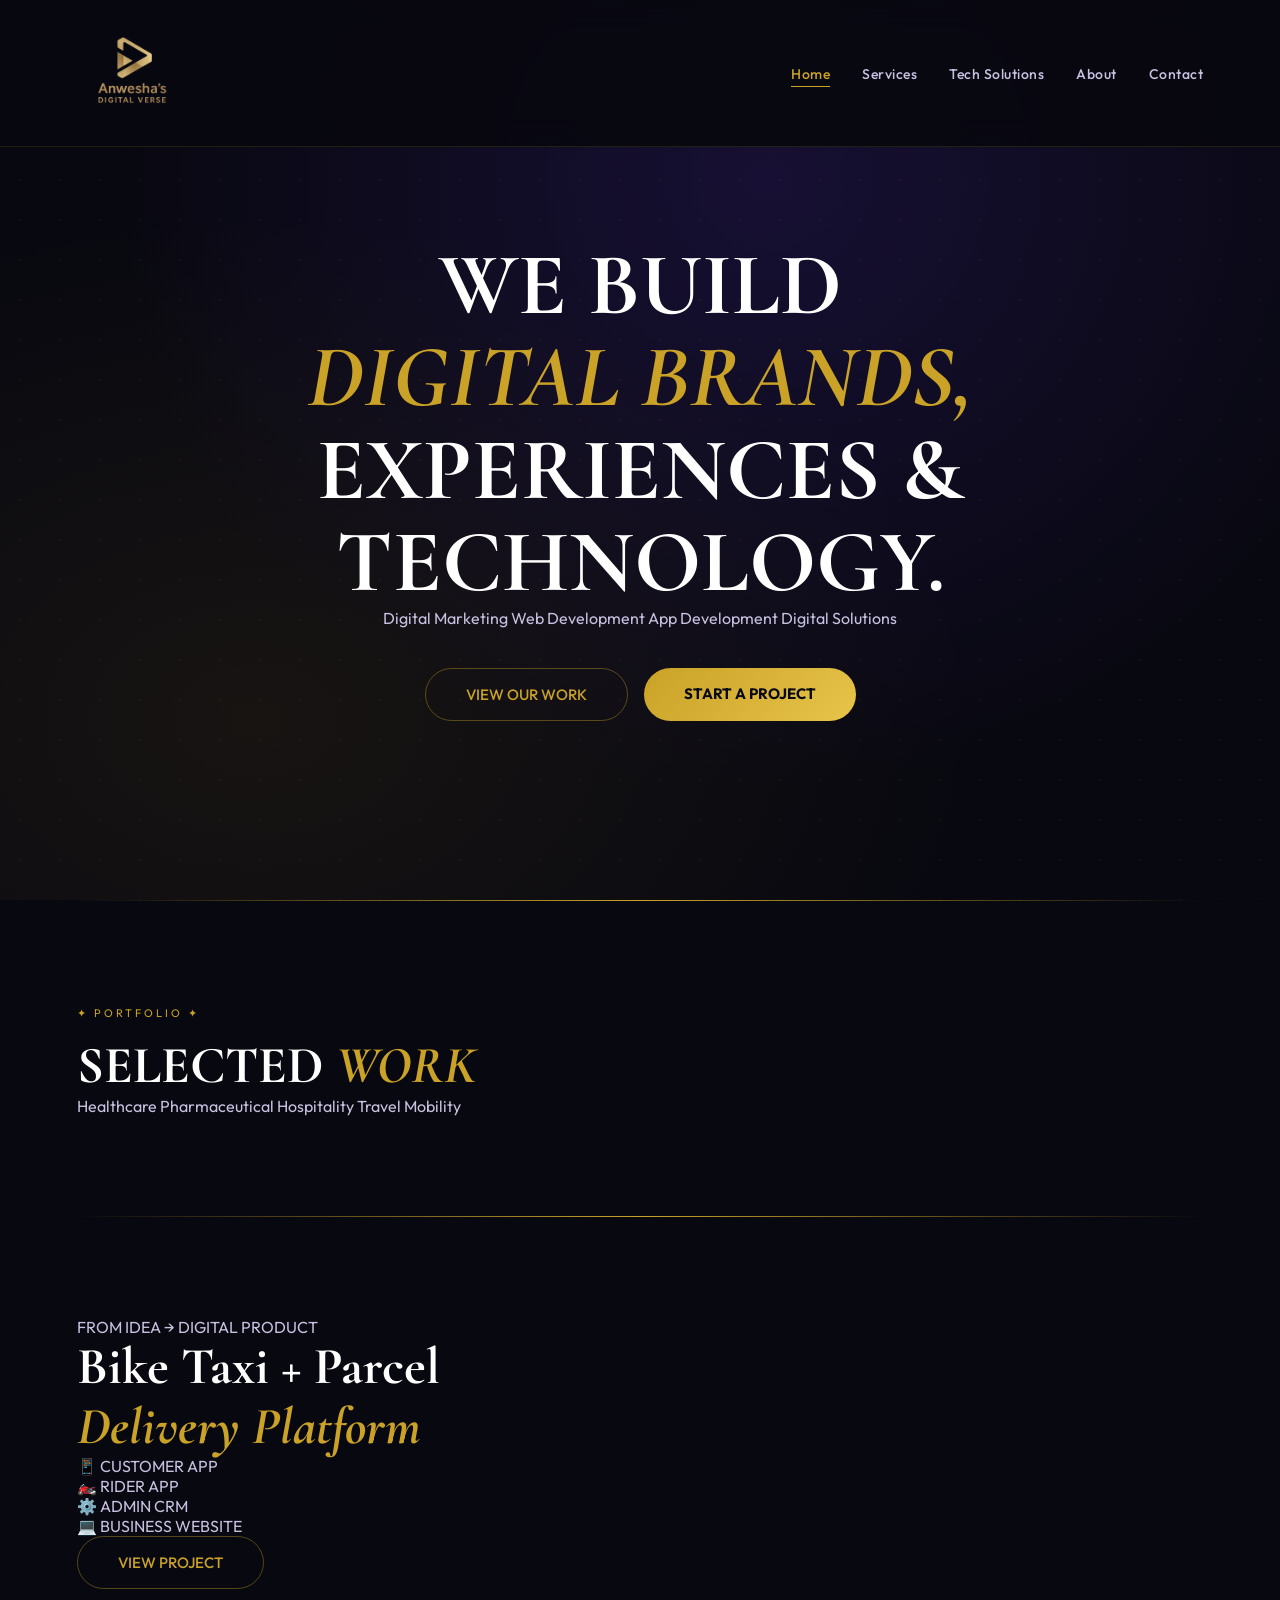
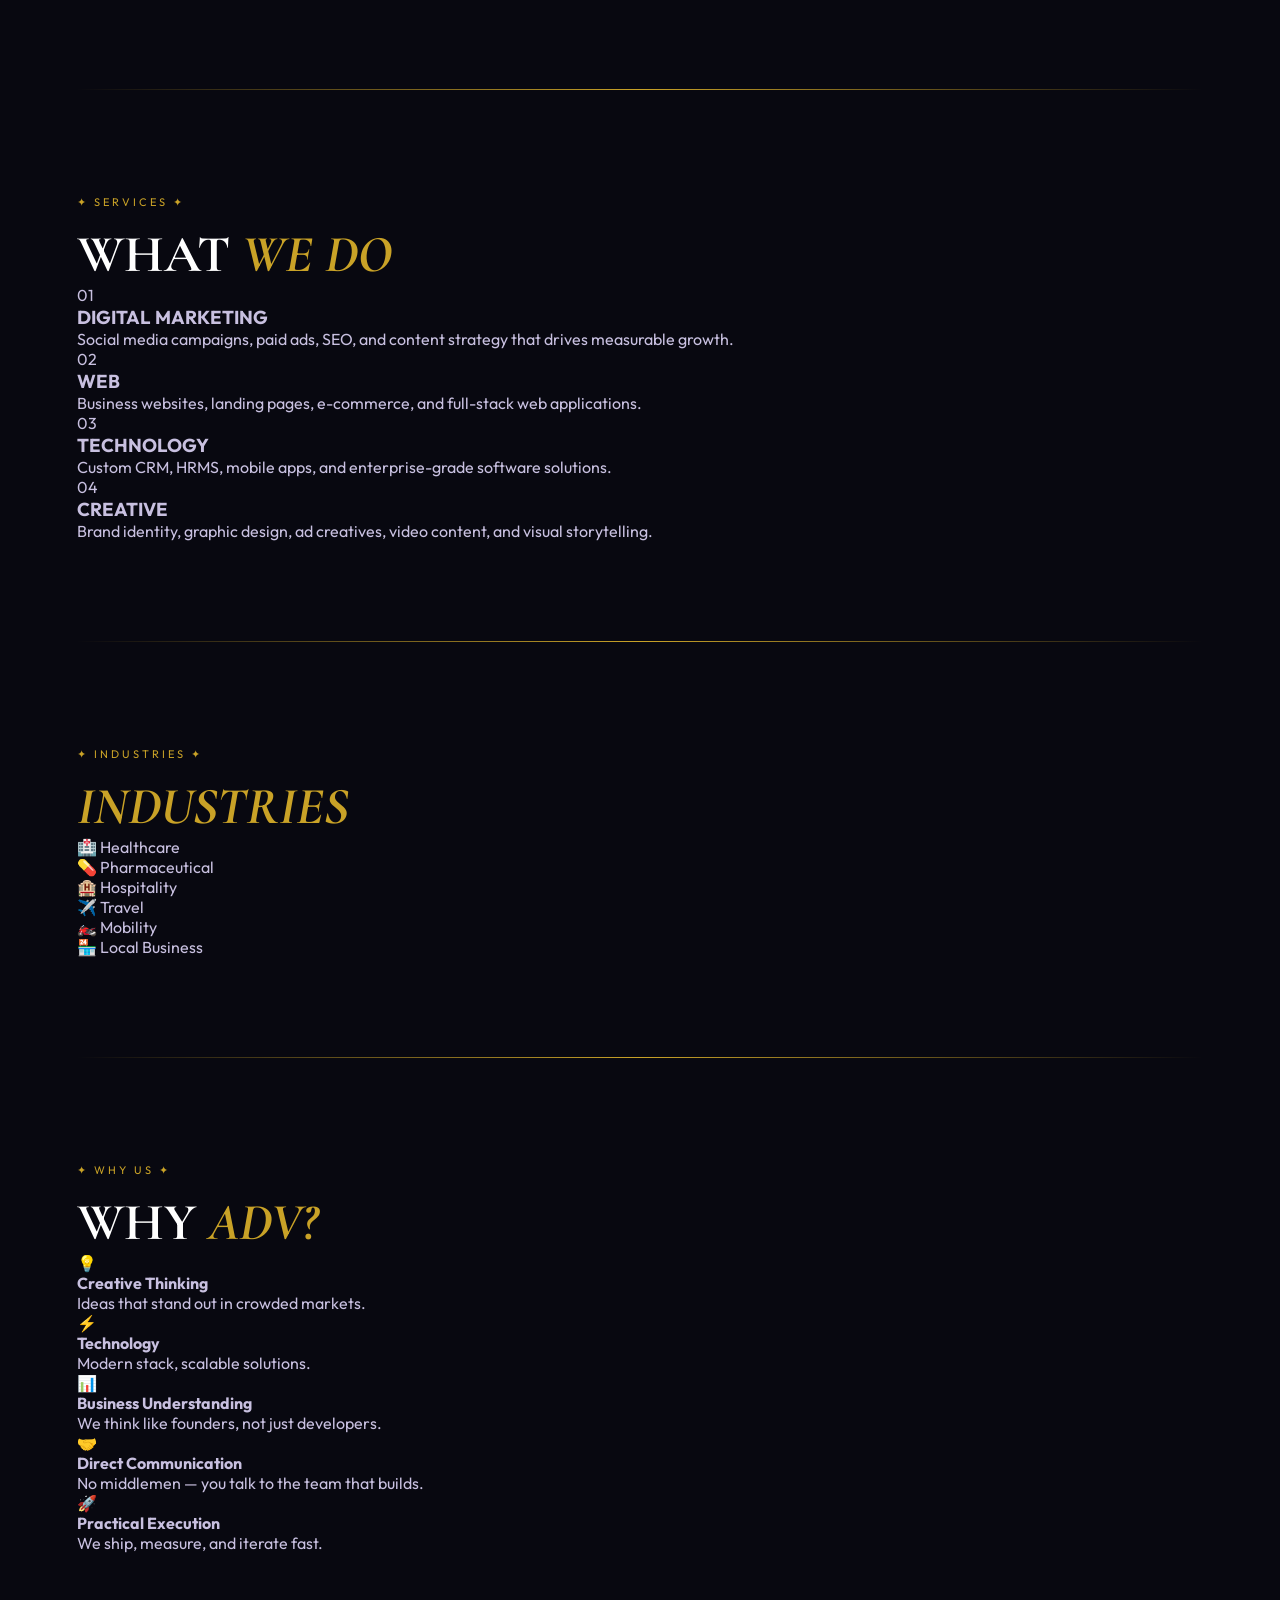
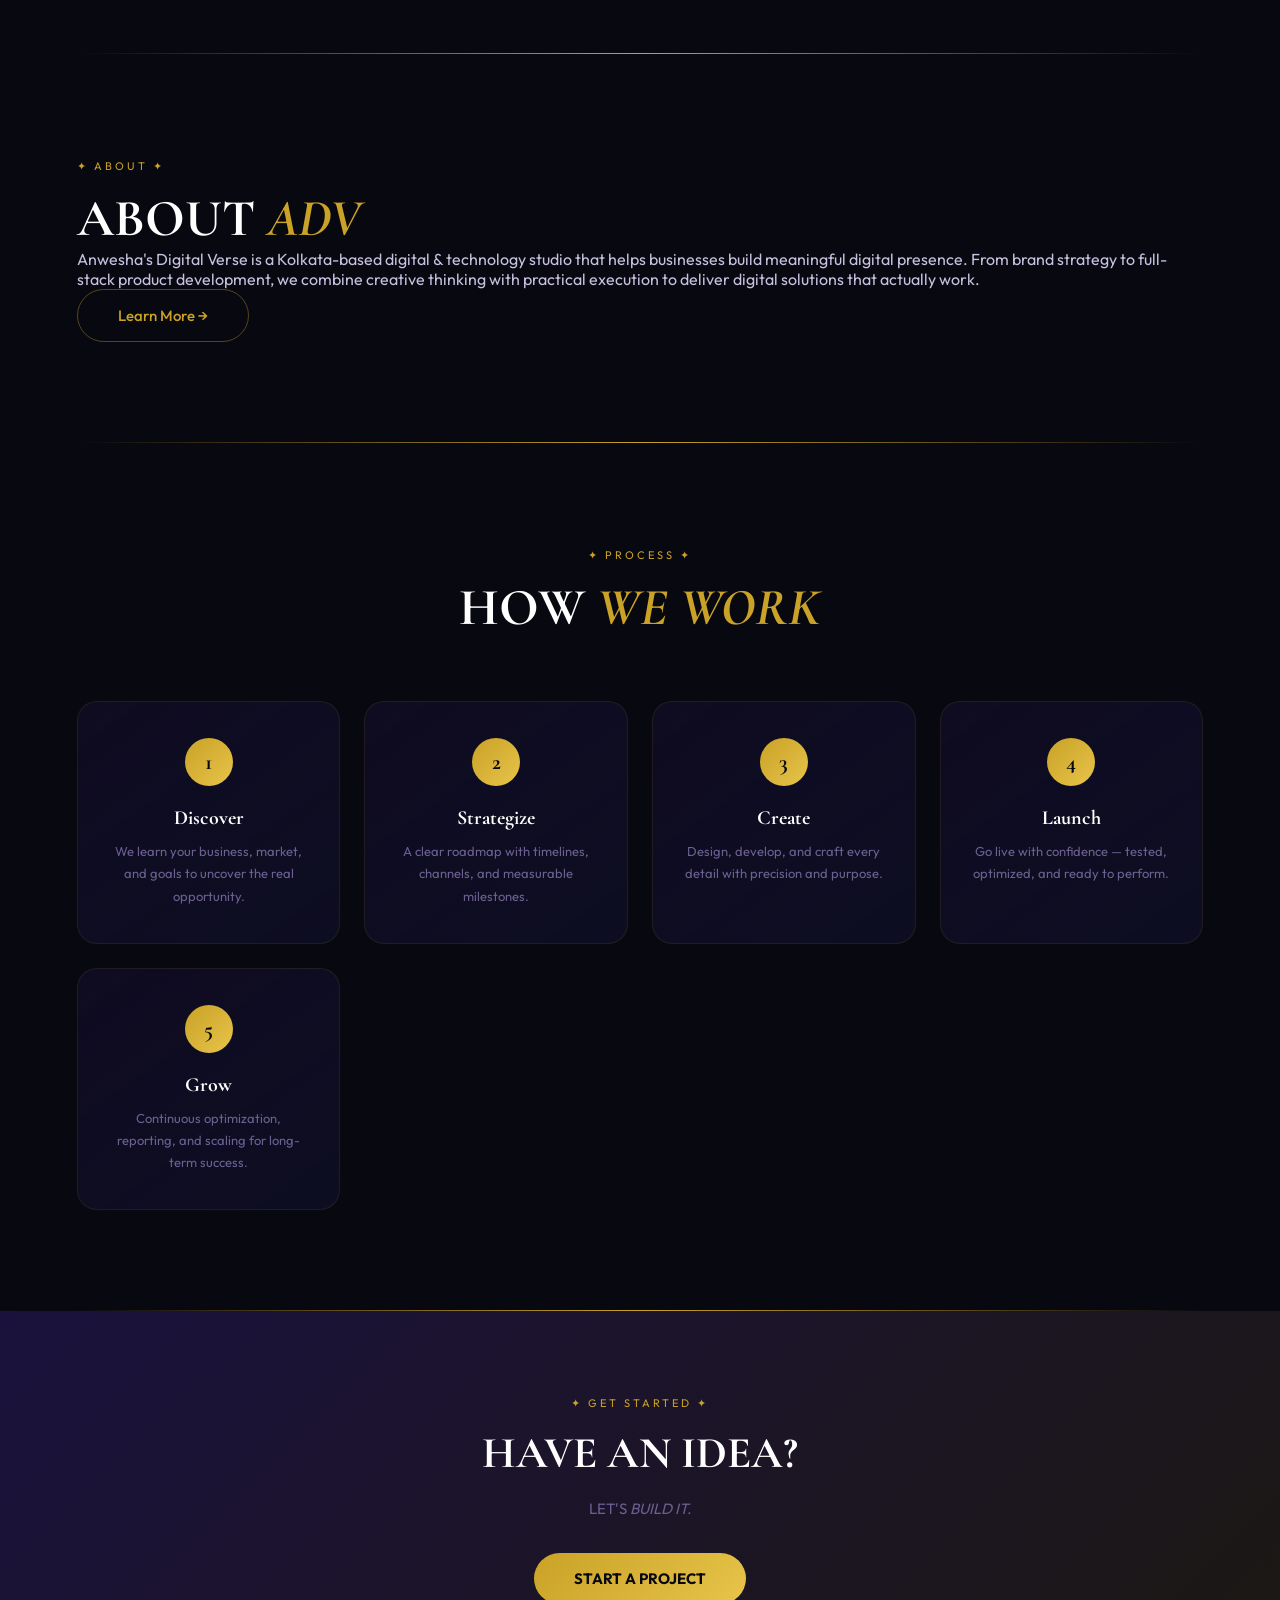
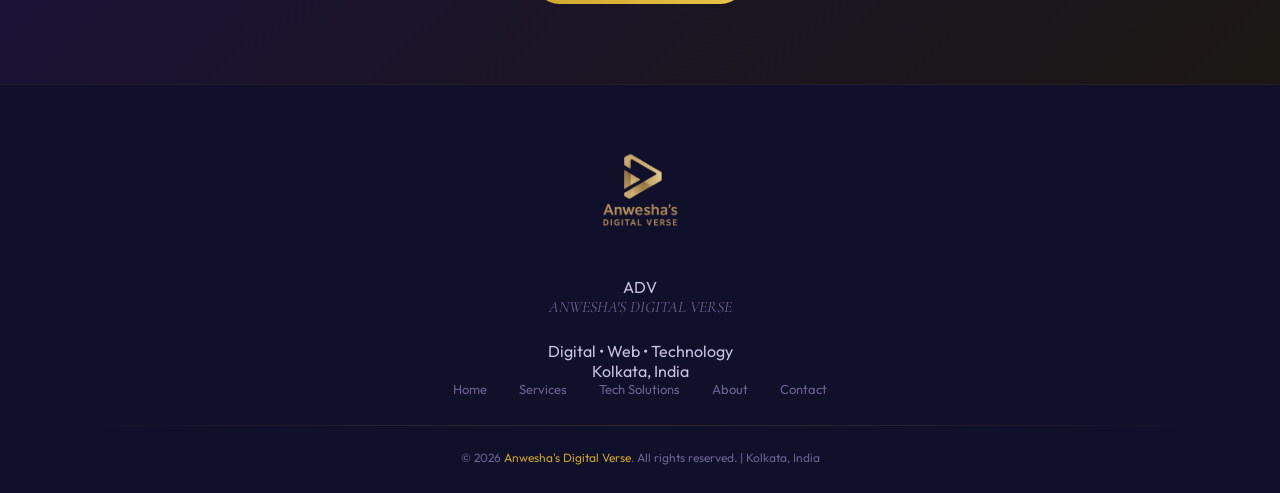
==== commit 26a5348e: "Update index.html" ====
--- a/index.html
+++ b/index.html
@@ -62,182 +62,215 @@
     <a href="contact.html">Contact</a>
   </div>
 
-  <!-- Hero Section -->
+  <!-- ━━━━━━━━━━━━━━━━━━━━━━━━━━━━━━ HERO ━━━━━━━━━━━━━━━━━━━━━━━━━━━━━━ -->
   <section class="hero">
     <div class="hero-content">
-      <div class="hero-badge">Digital Marketing &amp; Technology Solutions — Kolkata</div>
-      <h1>Grow Your Business<br/><em>Online &amp; Beyond</em></h1>
-      <p>We help businesses dominate the digital space through smart marketing, powerful websites, custom apps, and enterprise-grade CRM &amp; HRMS solutions that drive real growth.</p>
+      <h1>WE BUILD<br/><em>DIGITAL BRANDS,</em><br/>EXPERIENCES &amp;<br/>TECHNOLOGY.</h1>
+
+      <div class="hero-services-row">
+        <span>Digital Marketing</span>
+        <span>Web Development</span>
+        <span>App Development</span>
+        <span>Digital Solutions</span>
+      </div>
+
       <div class="hero-btns">
-        <a href="contact.html" class="btn-primary">🚀 Start Growing Today</a>
-        <a href="services.html" class="btn-outline">Explore Services</a>
-      </div>
-      <div class="hero-stats">
-        <div class="stat">
-          <div class="stat-num">360°</div>
-          <div class="stat-label">Digital Solutions</div>
+        <a href="services.html" class="btn-outline">VIEW OUR WORK</a>
+        <a href="contact.html" class="btn-primary">START A PROJECT</a>
+      </div>
+    </div>
+  </section>
+
+  <div class="gold-divider"></div>
+
+  <!-- ━━━━━━━━━━━━━━━━━━━━━━━━━━━━━━ SELECTED WORK ━━━━━━━━━━━━━━━━━━━━━━━━━━━━━━ -->
+  <section class="selected-work">
+    <div class="section-tag">Portfolio</div>
+    <h2 class="section-title">SELECTED <em>WORK</em></h2>
+    <div class="work-tags">
+      <span class="work-tag">Healthcare</span>
+      <span class="work-tag">Pharmaceutical</span>
+      <span class="work-tag">Hospitality</span>
+      <span class="work-tag">Travel</span>
+      <span class="work-tag">Mobility</span>
+    </div>
+  </section>
+
+  <div class="gold-divider"></div>
+
+  <!-- ━━━━━━━━━━━━━━━━━━━━━━━━━━━━━━ CASE STUDY ━━━━━━━━━━━━━━━━━━━━━━━━━━━━━━ -->
+  <section class="case-study">
+    <div class="case-study-inner">
+      <div class="case-study-label">FROM IDEA → DIGITAL PRODUCT</div>
+      <h2 class="section-title">Bike Taxi + Parcel<br/><em>Delivery Platform</em></h2>
+      <div class="case-deliverables">
+        <div class="deliverable-item">
+          <span class="deliverable-icon">📱</span>
+          <span>CUSTOMER APP</span>
         </div>
-        <div class="stat">
-          <div class="stat-num">3x</div>
-          <div class="stat-label">More Lead Generation</div>
+        <div class="deliverable-item">
+          <span class="deliverable-icon">🏍️</span>
+          <span>RIDER APP</span>
         </div>
-        <div class="stat">
-          <div class="stat-num">Custom</div>
-          <div class="stat-label">Built for You</div>
+        <div class="deliverable-item">
+          <span class="deliverable-icon">⚙️</span>
+          <span>ADMIN CRM</span>
         </div>
-        <div class="stat">
-          <div class="stat-num">Est.</div>
-          <div class="stat-label">2026 — Kolkata</div>
+        <div class="deliverable-item">
+          <span class="deliverable-icon">💻</span>
+          <span>BUSINESS WEBSITE</span>
         </div>
       </div>
-    </div>
-  </section>
-
-  <div class="gold-divider"></div>
-
-  <!-- Services Overview -->
-  <section class="services">
-    <div class="services-header">
-      <div class="section-tag">What We Do</div>
-      <h2 class="section-title">Our <em>Services</em></h2>
-      <p class="section-sub">Everything your business needs to grow online — marketing, development, and enterprise solutions under one roof.</p>
-    </div>
-
-    <div class="services-grid">
-
-      <!-- Service 1: Social Media Marketing -->
-      <div class="service-card">
-        <div class="service-icon">📣</div>
-        <h3>Social Media Marketing</h3>
-        <p>Targeted campaigns on Facebook &amp; Instagram to reach the right audience and drive real results.</p>
-        <ul class="service-list">
-          <li>Facebook &amp; Instagram Ads</li>
-          <li>Social Search Engine Marketing</li>
-          <li>Post Creation &amp; Branding</li>
-          <li>Content Strategy</li>
-        </ul>
-      </div>
-
-      <!-- Service 2: Website Development -->
-      <div class="service-card">
-        <div class="service-icon">💻</div>
-        <h3>Website Development</h3>
-        <p>Professional, mobile-friendly websites that look stunning and convert visitors into customers.</p>
-        <ul class="service-list">
-          <li>Business &amp; Portfolio Websites</li>
-          <li>Landing Pages</li>
-          <li>E-commerce Solutions</li>
-          <li>Website Management &amp; SEO</li>
-        </ul>
-      </div>
-
-      <!-- Service 3: App Development -->
-      <div class="service-card">
-        <div class="service-icon">📱</div>
-        <h3>App Development</h3>
-        <p>Native and cross-platform mobile applications designed to engage your users and grow your business.</p>
-        <ul class="service-list">
-          <li>Android &amp; iOS Apps</li>
-          <li>Cross-Platform (React Native / Flutter)</li>
-          <li>E-commerce &amp; Delivery Apps</li>
-          <li>App Maintenance &amp; Updates</li>
-        </ul>
-      </div>
-
-      <!-- Service 4: Customised CRM Development -->
-      <div class="service-card">
-        <div class="service-icon">⚙️</div>
-        <h3>Customised CRM Development</h3>
-        <p>Tailored CRM systems that streamline your sales pipeline, customer management, and business operations.</p>
-        <ul class="service-list">
-          <li>Lead &amp; Contact Management</li>
-          <li>Sales Pipeline Automation</li>
-          <li>Custom Dashboards &amp; Reports</li>
-          <li>Third-Party Integrations</li>
-        </ul>
-      </div>
-
-      <!-- Service 5: HRMS Development -->
-      <div class="service-card">
-        <div class="service-icon">🏢</div>
-        <h3>HRMS Development</h3>
-        <p>Complete Human Resource Management Systems to automate HR processes and empower your team.</p>
-        <ul class="service-list">
-          <li>Employee Management &amp; Onboarding</li>
-          <li>Payroll &amp; Attendance Tracking</li>
-          <li>Leave Management &amp; Approvals</li>
-          <li>Performance Reviews &amp; Reports</li>
-        </ul>
-      </div>
-
-      <!-- Service 6: Digital Strategy & Consulting -->
-      <div class="service-card">
-        <div class="service-icon">📈</div>
-        <h3>Digital Strategy &amp; Consulting</h3>
-        <p>Expert guidance to build a winning digital strategy that delivers measurable business growth.</p>
-        <ul class="service-list">
-          <li>Brand Positioning</li>
-          <li>Competitor Analysis</li>
-          <li>Growth Roadmap</li>
-          <li>Performance Analytics</li>
-        </ul>
-      </div>
-
-      <!-- Service 7: Content & Creative -->
-      <div class="service-card">
-        <div class="service-icon">🎨</div>
-        <h3>Content &amp; Creative</h3>
-        <p>Eye-catching creatives, reels, and ad copies that stop the scroll and spark action.</p>
-        <ul class="service-list">
-          <li>Graphic Design &amp; Ad Creatives</li>
-          <li>Reel &amp; Video Content</li>
-          <li>Copywriting &amp; Captions</li>
-          <li>Brand Identity Design</li>
-        </ul>
-      </div>
-
-      <!-- Service 8: SEO & Lead Generation -->
-      <div class="service-card">
-        <div class="service-icon">🔍</div>
-        <h3>SEO &amp; Lead Generation</h3>
-        <p>Get found on Google and generate a steady flow of qualified leads for your business.</p>
-        <ul class="service-list">
-          <li>On-Page &amp; Off-Page SEO</li>
-          <li>Google My Business Setup</li>
-          <li>Lead Capture Funnels</li>
-          <li>Email Marketing Campaigns</li>
-        </ul>
-      </div>
-
-    </div>
-
-    <!-- Centered CTA -->
-    <div class="services-cta">
-      <a href="services.html" class="btn-primary">View All Services →</a>
-    </div>
-  </section>
-
-  <div class="gold-divider"></div>
-
-  <!-- CTA Banner -->
+      <a href="services.html" class="btn-outline">VIEW PROJECT</a>
+    </div>
+  </section>
+
+  <div class="gold-divider"></div>
+
+  <!-- ━━━━━━━━━━━━━━━━━━━━━━━━━━━━━━ WHAT WE DO ━━━━━━━━━━━━━━━━━━━━━━━━━━━━━━ -->
+  <section class="what-we-do">
+    <div class="section-tag">Services</div>
+    <h2 class="section-title">WHAT <em>WE DO</em></h2>
+
+    <div class="wwd-grid">
+      <div class="wwd-item">
+        <span class="wwd-num">01</span>
+        <h3>DIGITAL MARKETING</h3>
+        <p>Social media campaigns, paid ads, SEO, and content strategy that drives measurable growth.</p>
+      </div>
+      <div class="wwd-item">
+        <span class="wwd-num">02</span>
+        <h3>WEB</h3>
+        <p>Business websites, landing pages, e-commerce, and full-stack web applications.</p>
+      </div>
+      <div class="wwd-item">
+        <span class="wwd-num">03</span>
+        <h3>TECHNOLOGY</h3>
+        <p>Custom CRM, HRMS, mobile apps, and enterprise-grade software solutions.</p>
+      </div>
+      <div class="wwd-item">
+        <span class="wwd-num">04</span>
+        <h3>CREATIVE</h3>
+        <p>Brand identity, graphic design, ad creatives, video content, and visual storytelling.</p>
+      </div>
+    </div>
+  </section>
+
+  <div class="gold-divider"></div>
+
+  <!-- ━━━━━━━━━━━━━━━━━━━━━━━━━━━━━━ INDUSTRIES ━━━━━━━━━━━━━━━━━━━━━━━━━━━━━━ -->
+  <section class="industries">
+    <div class="section-tag">Industries</div>
+    <h2 class="section-title"><em>INDUSTRIES</em></h2>
+    <div class="industries-list">
+      <div class="industry-item reveal">🏥 Healthcare</div>
+      <div class="industry-item reveal">💊 Pharmaceutical</div>
+      <div class="industry-item reveal">🏨 Hospitality</div>
+      <div class="industry-item reveal">✈️ Travel</div>
+      <div class="industry-item reveal">🏍️ Mobility</div>
+      <div class="industry-item reveal">🏪 Local Business</div>
+    </div>
+  </section>
+
+  <div class="gold-divider"></div>
+
+  <!-- ━━━━━━━━━━━━━━━━━━━━━━━━━━━━━━ WHY ADV ━━━━━━━━━━━━━━━━━━━━━━━━━━━━━━ -->
+  <section class="why-adv">
+    <div class="section-tag">Why Us</div>
+    <h2 class="section-title">WHY <em>ADV?</em></h2>
+    <div class="why-grid">
+      <div class="why-card reveal">
+        <span class="why-icon">💡</span>
+        <h4>Creative Thinking</h4>
+        <p>Ideas that stand out in crowded markets.</p>
+      </div>
+      <div class="why-card reveal">
+        <span class="why-icon">⚡</span>
+        <h4>Technology</h4>
+        <p>Modern stack, scalable solutions.</p>
+      </div>
+      <div class="why-card reveal">
+        <span class="why-icon">📊</span>
+        <h4>Business Understanding</h4>
+        <p>We think like founders, not just developers.</p>
+      </div>
+      <div class="why-card reveal">
+        <span class="why-icon">🤝</span>
+        <h4>Direct Communication</h4>
+        <p>No middlemen — you talk to the team that builds.</p>
+      </div>
+      <div class="why-card reveal">
+        <span class="why-icon">🚀</span>
+        <h4>Practical Execution</h4>
+        <p>We ship, measure, and iterate fast.</p>
+      </div>
+    </div>
+  </section>
+
+  <div class="gold-divider"></div>
+
+  <!-- ━━━━━━━━━━━━━━━━━━━━━━━━━━━━━━ ABOUT ADV ━━━━━━━━━━━━━━━━━━━━━━━━━━━━━━ -->
+  <section class="about-adv">
+    <div class="about-adv-inner">
+      <div class="section-tag">About</div>
+      <h2 class="section-title">ABOUT <em>ADV</em></h2>
+      <p class="about-text">
+        Anwesha's Digital Verse is a Kolkata-based digital &amp; technology studio that helps businesses build meaningful digital presence. From brand strategy to full-stack product development, we combine creative thinking with practical execution to deliver digital solutions that actually work.
+      </p>
+      <a href="about.html" class="btn-outline">Learn More →</a>
+    </div>
+  </section>
+
+  <div class="gold-divider"></div>
+
+  <!-- ━━━━━━━━━━━━━━━━━━━━━━━━━━━━━━ HOW WE WORK ━━━━━━━━━━━━━━━━━━━━━━━━━━━━━━ -->
+  <section class="process">
+    <div class="process-header">
+      <div class="section-tag">Process</div>
+      <h2 class="section-title">HOW <em>WE WORK</em></h2>
+    </div>
+    <div class="process-grid">
+      <div class="process-step">
+        <h4>Discover</h4>
+        <p>We learn your business, market, and goals to uncover the real opportunity.</p>
+      </div>
+      <div class="process-step">
+        <h4>Strategize</h4>
+        <p>A clear roadmap with timelines, channels, and measurable milestones.</p>
+      </div>
+      <div class="process-step">
+        <h4>Create</h4>
+        <p>Design, develop, and craft every detail with precision and purpose.</p>
+      </div>
+      <div class="process-step">
+        <h4>Launch</h4>
+        <p>Go live with confidence — tested, optimized, and ready to perform.</p>
+      </div>
+      <div class="process-step">
+        <h4>Grow</h4>
+        <p>Continuous optimization, reporting, and scaling for long-term success.</p>
+      </div>
+    </div>
+  </section>
+
+  <div class="gold-divider"></div>
+
+  <!-- ━━━━━━━━━━━━━━━━━━━━━━━━━━━━━━ CTA ━━━━━━━━━━━━━━━━━━━━━━━━━━━━━━ -->
   <section class="cta-banner">
-    <h2>Ready to <em>Transform</em> Your Business?</h2>
-    <p>From marketing to custom software — we build everything your business needs to thrive in the digital age.</p>
-    <div class="cta-btns">
-      <a href="contact.html" class="btn-primary">Get Free Consultation</a>
-      <a href="tech-solutions.html" class="btn-outline">Our Tech Solutions</a>
-    </div>
-  </section>
-
-  <!-- Footer -->
+    <div class="section-tag">Get Started</div>
+    <h2>HAVE AN IDEA?</h2>
+    <p class="cta-headline">LET'S <em>BUILD IT.</em></p>
+    <a href="contact.html" class="btn-primary">START A PROJECT</a>
+  </section>
+
+  <!-- ━━━━━━━━━━━━━━━━━━━━━━━━━━━━━━ FOOTER ━━━━━━━━━━━━━━━━━━━━━━━━━━━━━━ -->
   <footer>
     <div class="footer-logo">
       <img src="logo.png" alt="Anwesha's Digital Verse"/>
     </div>
-    <p class="footer-tagline">"Your Digital Growth Partner"</p>
-    <div style="margin-bottom:24px;">
-      <a href="https://wa.me/918017586675?text=Hi%21%20I%20want%20to%20know%20more." target="_blank" class="btn-primary">💬 Get In Touch</a>
-    </div>
+    <div class="footer-brand-mark">ADV</div>
+    <p class="footer-tagline">ANWESHA'S DIGITAL VERSE</p>
+    <p class="footer-meta">Digital • Web • Technology<br/>Kolkata, India</p>
     <div class="footer-links">
       <a href="index.html">Home</a>
       <a href="services.html">Services</a>
--- a/styles.css
+++ b/styles.css
@@ -37,7 +37,7 @@
   transition: all 0.3s;
 }
 .nav-logo { display: flex; align-items: center; gap: 12px; text-decoration: none; }
-.nav-logo img { height: 70px; width: auto; }
+.nav-logo img { height: 110px; width: auto; }
 .nav-links { display: flex; gap: 32px; list-style: none; }
 .nav-links a {
   color: var(--text); text-decoration: none;
@@ -397,7 +397,7 @@
   padding: 48px 6% 28px; text-align: center;
 }
 .footer-logo { margin-bottom: 20px; }
-.footer-logo img { height: 80px; }
+.footer-logo img { height: 120px; }
 .footer-tagline { font-family: 'Cormorant Garamond', serif; font-size: 16px; color: var(--text-dim); margin-bottom: 24px; font-style: italic; }
 .footer-links { display: flex; justify-content: center; gap: 32px; flex-wrap: wrap; margin-bottom: 28px; }
 .footer-links a { font-size: 13px; color: var(--text-dim); text-decoration: none; transition: color 0.3s; }
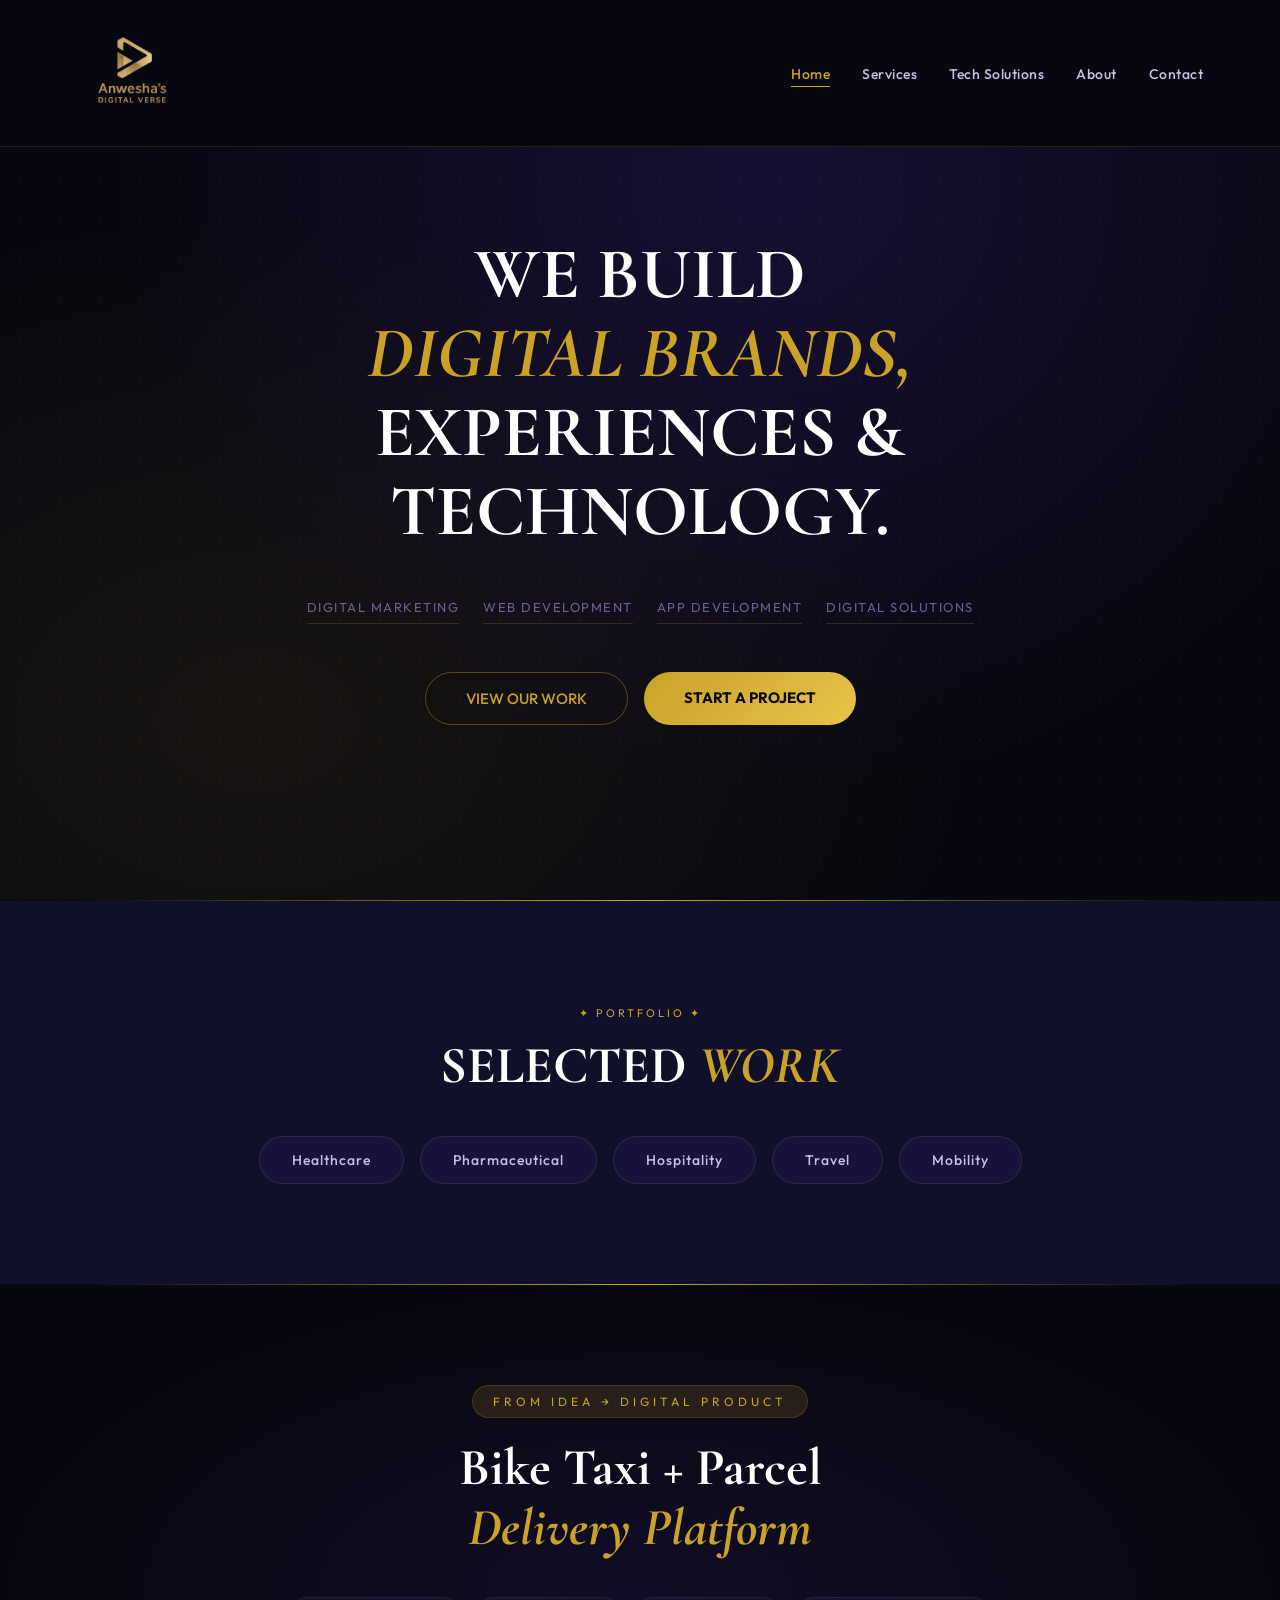
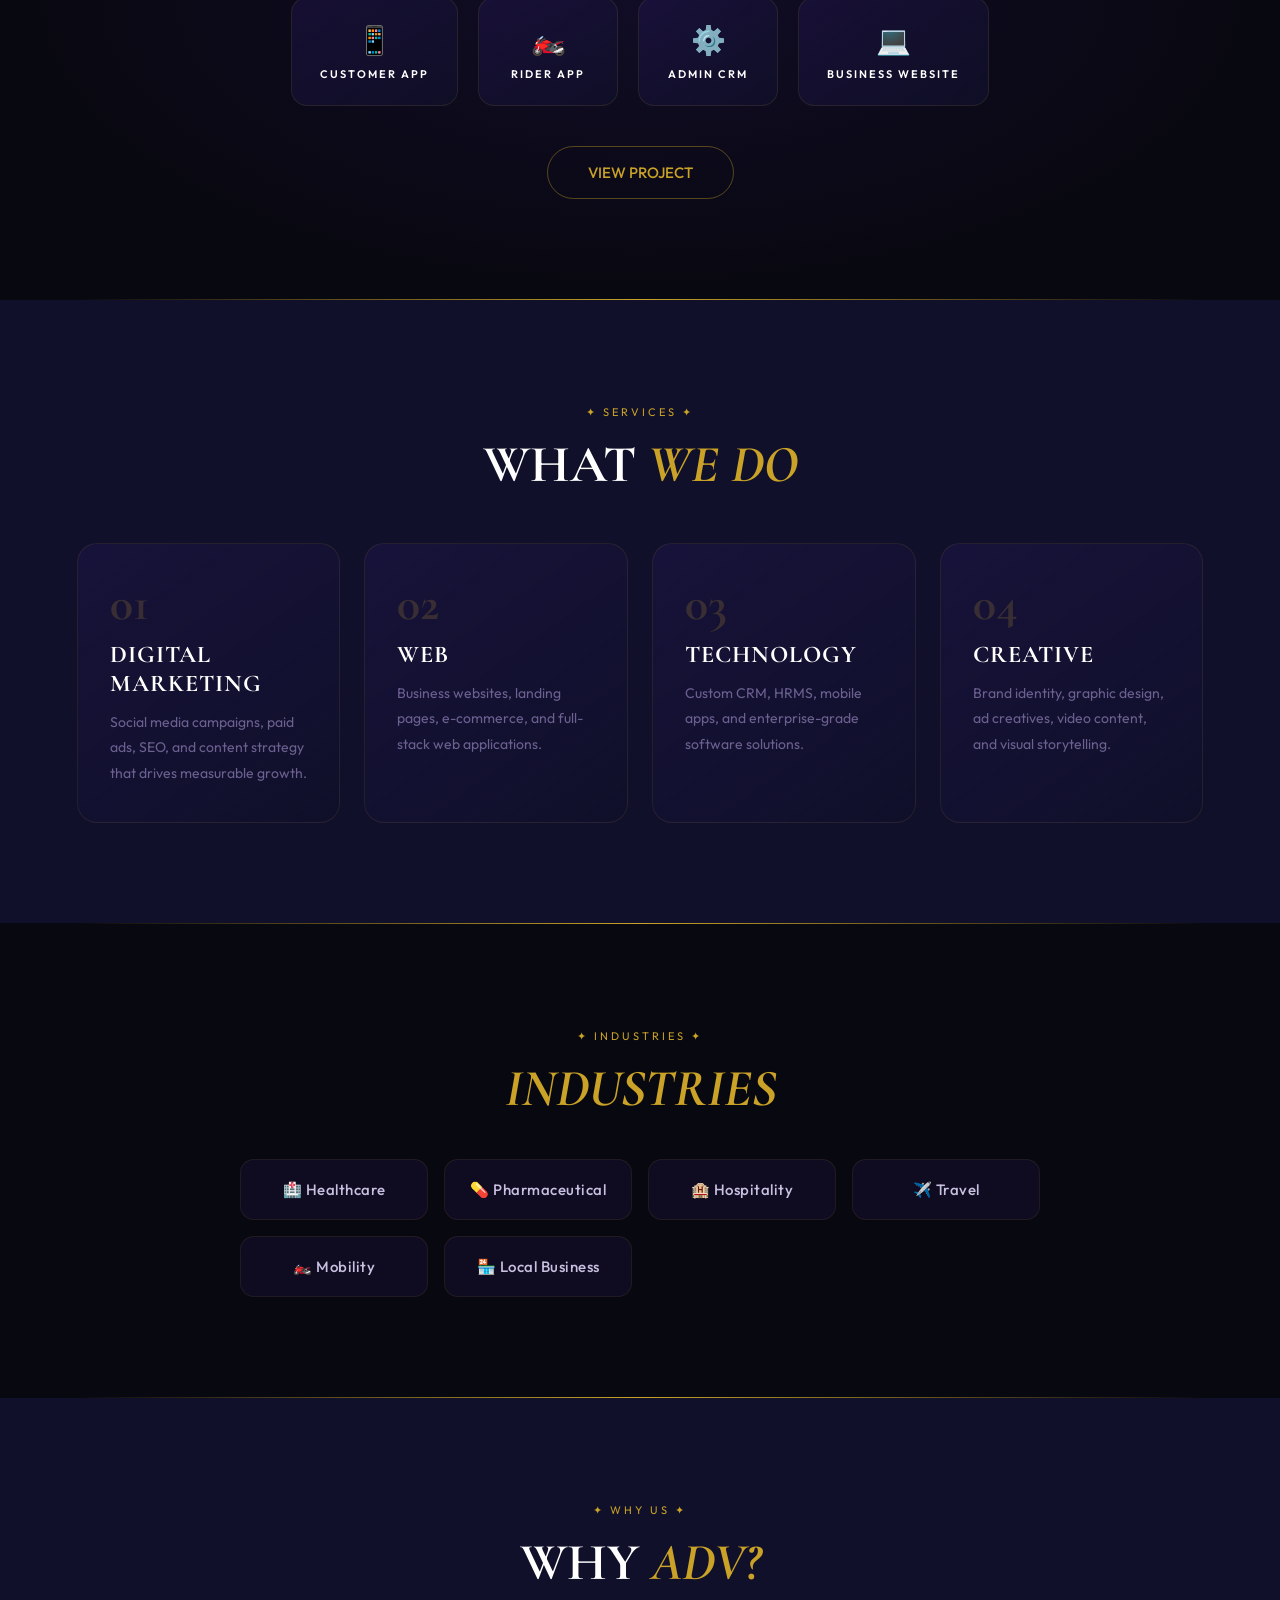
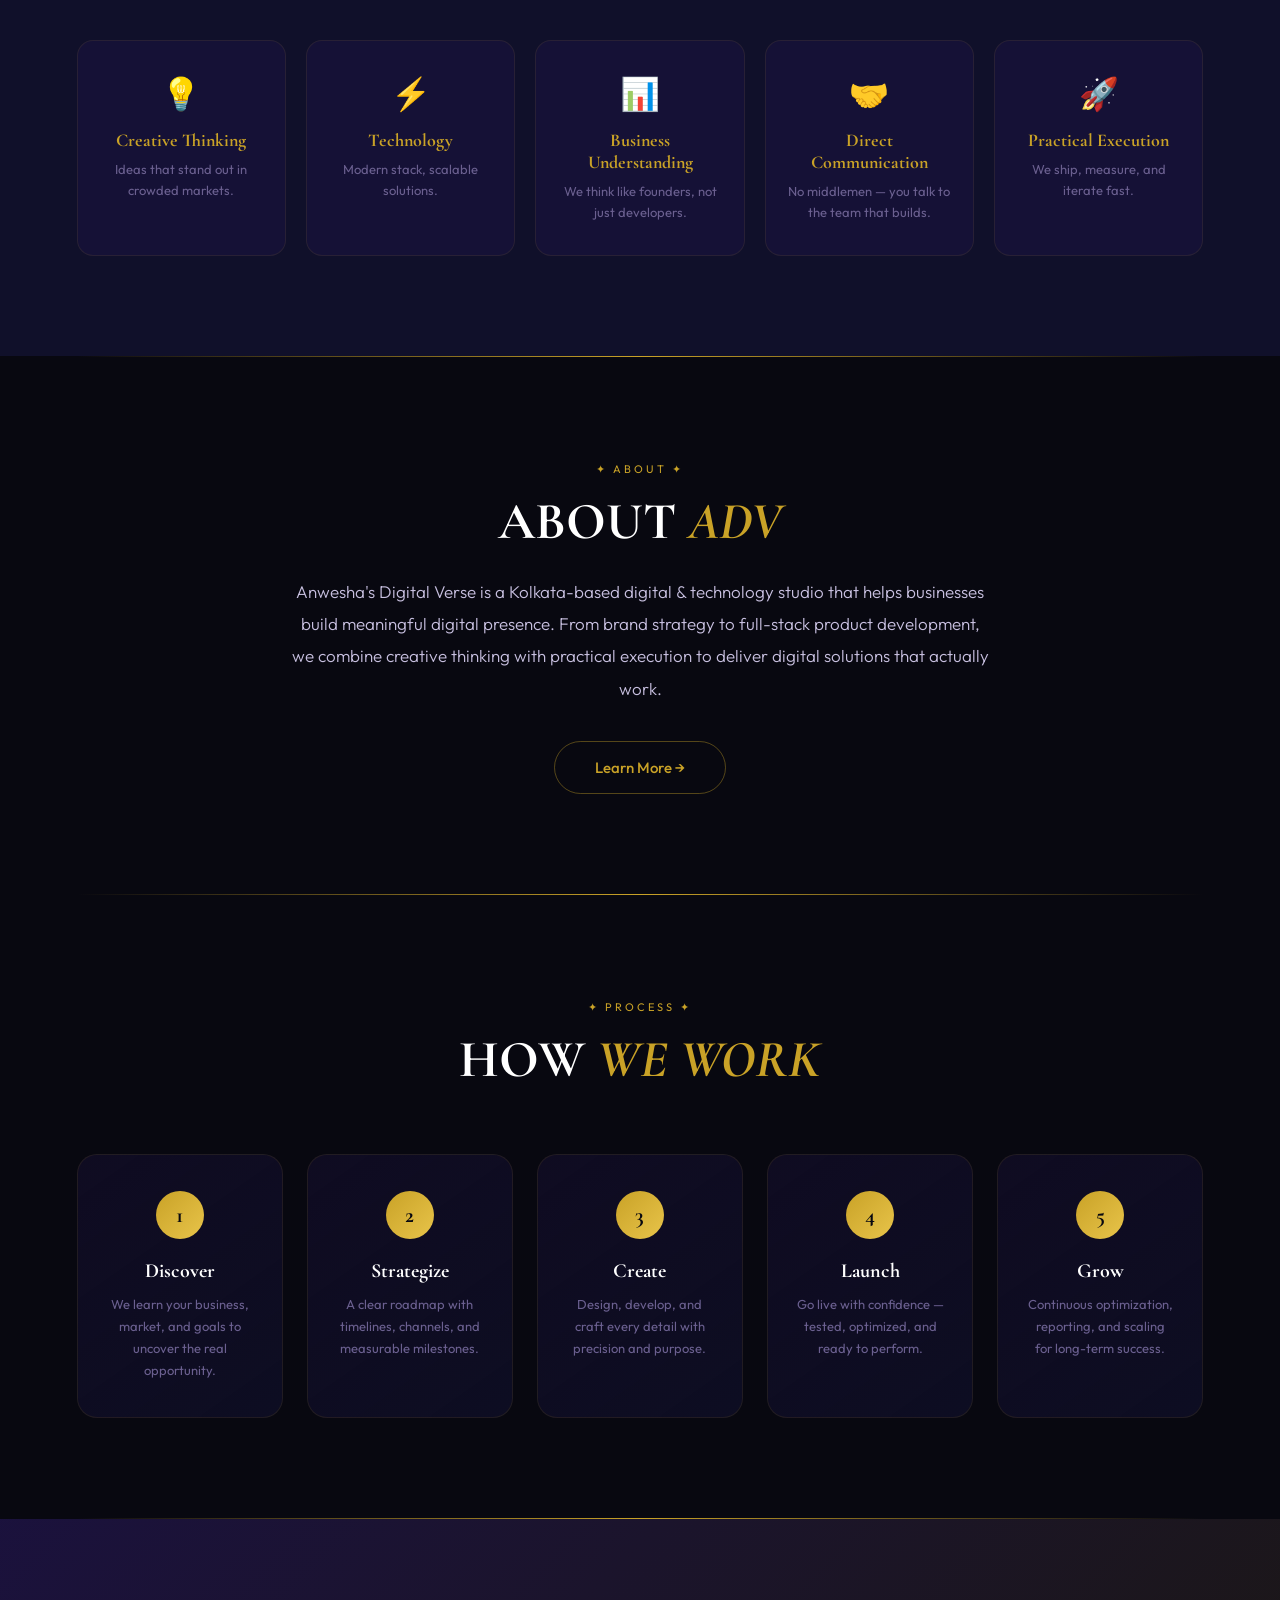
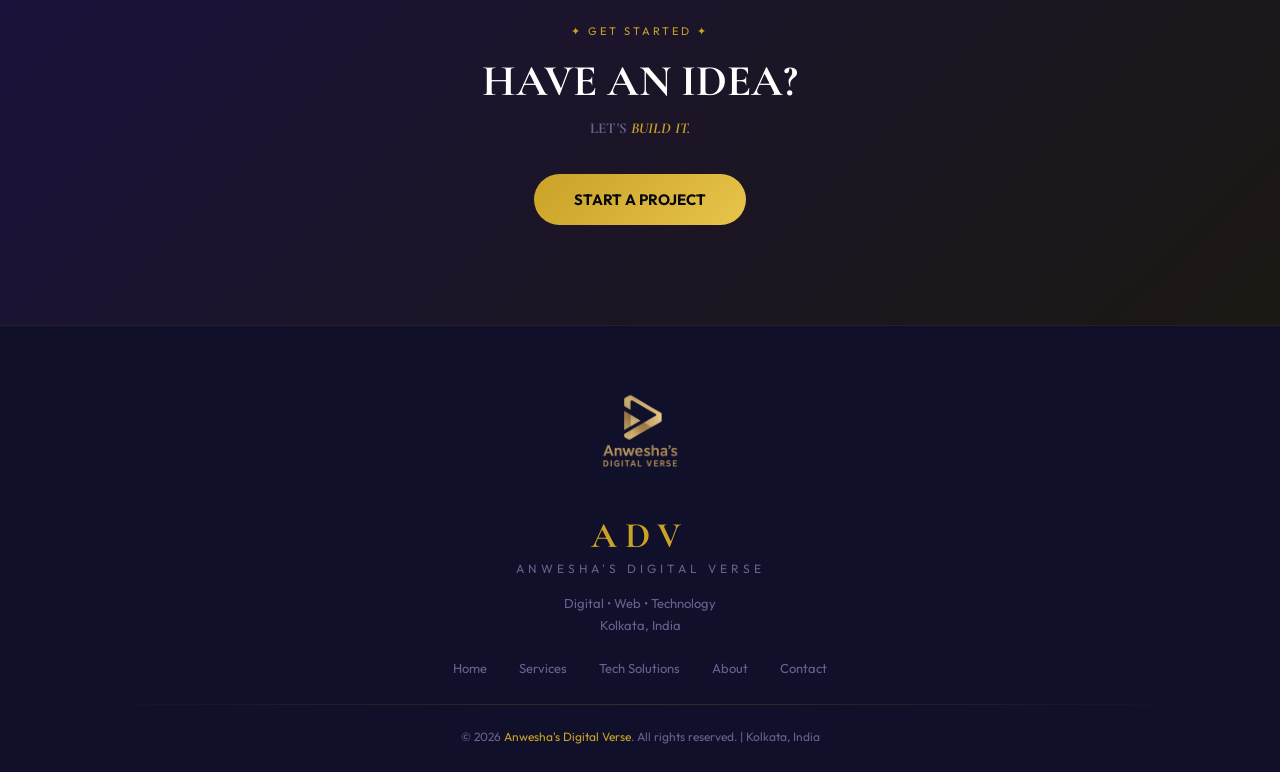
==== commit e69f5747: "Update index.html" ====
--- a/index.html
+++ b/index.html
@@ -9,7 +9,7 @@
   <meta name="author" content="Anwesha's Digital Verse"/>
   <meta name="robots" content="index, follow"/>
   <meta name="theme-color" content="#080810"/>
-  <link rel="icon" type="image/png" href="logo.png"/>
+  <link rel="icon" type="image/png" href="favicon.png"/>
   <link rel="canonical" href="https://anweshasdigitalverse.in/"/>
 
   <!-- Open Graph -->
--- a/styles.css
+++ b/styles.css
@@ -125,7 +125,7 @@
 .gold-divider { height: 1px; background: linear-gradient(90deg, transparent, var(--gold), transparent); margin: 0 6%; }
 
 /* ================================================
-   HERO (Home Page)
+   HERO (Home Page — New Studio Layout)
    ================================================ */
 .hero {
   min-height: 100vh; display: flex; align-items: center;
@@ -145,6 +145,71 @@
 .hero-content {
   position: relative; z-index: 1; max-width: 900px; margin: 0 auto;
 }
+
+/* Hero brand mark */
+.hero-brand-mark {
+  font-family: 'Cormorant Garamond', serif;
+  font-size: clamp(72px, 12vw, 120px);
+  font-weight: 700;
+  color: var(--gold);
+  letter-spacing: 12px;
+  line-height: 1;
+  margin-bottom: 8px;
+  animation: fadeUp 0.8s ease both;
+}
+.hero-brand-sub {
+  font-size: 13px;
+  color: var(--text-dim);
+  letter-spacing: 6px;
+  text-transform: uppercase;
+  margin-bottom: 48px;
+  animation: fadeUp 0.8s ease 0.1s both;
+}
+
+.hero h1 {
+  font-family: 'Cormorant Garamond', serif;
+  font-size: clamp(36px, 6vw, 72px); font-weight: 700;
+  line-height: 1.1; color: var(--white);
+  animation: fadeUp 0.9s ease 0.15s both; position: relative;
+}
+.hero h1 em { color: var(--gold); font-style: italic; }
+
+/* Hero services row */
+.hero-services-row {
+  display: flex; gap: 24px; justify-content: center; flex-wrap: wrap;
+  margin-top: 40px;
+  animation: fadeUp 1s ease 0.25s both;
+}
+.hero-services-row span {
+  font-size: 13px;
+  color: var(--text-dim);
+  letter-spacing: 1.5px;
+  text-transform: uppercase;
+  padding: 8px 0;
+  border-bottom: 1px solid rgba(201,162,39,0.2);
+  transition: color 0.3s, border-color 0.3s;
+}
+.hero-services-row span:hover {
+  color: var(--gold);
+  border-bottom-color: var(--gold);
+}
+
+.hero-btns {
+  display: flex; gap: 16px; justify-content: center; margin-top: 48px; flex-wrap: wrap;
+  animation: fadeUp 1s ease 0.35s both; position: relative;
+}
+
+/* Hero stats (kept for reuse on other pages) */
+.hero-stats {
+  display: flex; gap: 48px; justify-content: center; margin-top: 64px; flex-wrap: wrap;
+  animation: fadeUp 1s ease 0.4s both; position: relative;
+}
+.stat { text-align: center; }
+.stat-num {
+  font-family: 'Cormorant Garamond', serif;
+  font-size: 40px; font-weight: 700; color: var(--gold); line-height: 1;
+}
+.stat-label { font-size: 12px; color: var(--text-dim); letter-spacing: 1px; margin-top: 4px; }
 .hero .hero-badge, .hero-badge {
   display: inline-block; background: var(--gold-dim);
   border: 1px solid rgba(201,162,39,0.3); border-radius: 50px;
@@ -152,32 +217,265 @@
   letter-spacing: 2px; text-transform: uppercase; margin-bottom: 28px;
   animation: fadeUp 0.8s ease both; position: relative;
 }
-.hero h1 {
-  font-family: 'Cormorant Garamond', serif;
-  font-size: clamp(48px, 8vw, 88px); font-weight: 700;
-  line-height: 1.05; color: var(--white);
-  animation: fadeUp 0.9s ease 0.1s both; position: relative;
-}
-.hero h1 em { color: var(--gold); font-style: italic; }
-.hero p {
-  max-width: 660px; margin: 24px auto 0;
-  font-size: 16px; color: var(--text); line-height: 1.8; font-weight: 300;
-  animation: fadeUp 1s ease 0.2s both; position: relative;
-}
-.hero-btns {
-  display: flex; gap: 16px; justify-content: center; margin-top: 40px; flex-wrap: wrap;
-  animation: fadeUp 1s ease 0.3s both; position: relative;
-}
-.hero-stats {
-  display: flex; gap: 48px; justify-content: center; margin-top: 64px; flex-wrap: wrap;
-  animation: fadeUp 1s ease 0.4s both; position: relative;
-}
-.stat { text-align: center; }
-.stat-num {
-  font-family: 'Cormorant Garamond', serif;
-  font-size: 40px; font-weight: 700; color: var(--gold); line-height: 1;
-}
-.stat-label { font-size: 12px; color: var(--text-dim); letter-spacing: 1px; margin-top: 4px; }
+
+/* ================================================
+   SELECTED WORK
+   ================================================ */
+.selected-work {
+  background: var(--dark2);
+  text-align: center;
+}
+.work-tags {
+  display: flex;
+  gap: 16px;
+  justify-content: center;
+  flex-wrap: wrap;
+  margin-top: 40px;
+}
+.work-tag {
+  background: rgba(45,27,105,0.3);
+  border: 1px solid rgba(201,162,39,0.15);
+  border-radius: 50px;
+  padding: 14px 32px;
+  font-size: 14px;
+  font-weight: 500;
+  color: var(--text);
+  letter-spacing: 1px;
+  transition: all 0.3s;
+  cursor: default;
+}
+.work-tag:hover {
+  border-color: var(--gold);
+  color: var(--gold);
+  background: var(--gold-dim);
+  transform: translateY(-3px);
+}
+
+/* ================================================
+   CASE STUDY
+   ================================================ */
+.case-study {
+  background: var(--dark);
+  text-align: center;
+  position: relative;
+  overflow: hidden;
+}
+.case-study::before {
+  content: '';
+  position: absolute;
+  inset: 0;
+  background: radial-gradient(ellipse at 50% 50%, rgba(45,27,105,0.25) 0%, transparent 70%);
+  pointer-events: none;
+}
+.case-study-inner {
+  position: relative;
+  z-index: 1;
+}
+.case-study-label {
+  display: inline-block;
+  font-size: 12px;
+  color: var(--gold);
+  letter-spacing: 4px;
+  text-transform: uppercase;
+  margin-bottom: 20px;
+  padding: 8px 20px;
+  background: var(--gold-dim);
+  border: 1px solid rgba(201,162,39,0.2);
+  border-radius: 50px;
+}
+.case-deliverables {
+  display: flex;
+  gap: 20px;
+  justify-content: center;
+  flex-wrap: wrap;
+  margin: 40px 0;
+}
+.deliverable-item {
+  display: flex;
+  flex-direction: column;
+  align-items: center;
+  gap: 10px;
+  padding: 24px 28px;
+  background: linear-gradient(145deg, rgba(45,27,105,0.3), rgba(16,16,42,0.8));
+  border: 1px solid rgba(201,162,39,0.12);
+  border-radius: 16px;
+  min-width: 140px;
+  transition: all 0.3s;
+}
+.deliverable-item:hover {
+  border-color: var(--gold);
+  transform: translateY(-4px);
+  box-shadow: 0 12px 32px rgba(0,0,0,0.4);
+}
+.deliverable-icon {
+  font-size: 28px;
+}
+.deliverable-item span:last-child {
+  font-size: 11px;
+  font-weight: 600;
+  color: var(--white);
+  letter-spacing: 2px;
+}
+
+/* ================================================
+   WHAT WE DO
+   ================================================ */
+.what-we-do {
+  background: var(--dark2);
+  text-align: center;
+}
+.wwd-grid {
+  display: grid;
+  grid-template-columns: repeat(auto-fit, minmax(260px, 1fr));
+  gap: 24px;
+  margin-top: 48px;
+  text-align: left;
+}
+.wwd-item {
+  background: linear-gradient(145deg, rgba(45,27,105,0.25), rgba(16,16,42,0.8));
+  border: 1px solid rgba(201,162,39,0.1);
+  border-radius: 20px;
+  padding: 36px 32px;
+  transition: all 0.3s;
+  position: relative;
+  overflow: hidden;
+}
+.wwd-item::before {
+  content: '';
+  position: absolute;
+  top: 0; left: 0; right: 0;
+  height: 3px;
+  background: linear-gradient(90deg, var(--gold), var(--gold-light));
+  transform: scaleX(0);
+  transition: transform 0.3s;
+  transform-origin: left;
+}
+.wwd-item:hover {
+  border-color: rgba(201,162,39,0.3);
+  transform: translateY(-6px);
+  box-shadow: 0 20px 48px rgba(0,0,0,0.4);
+}
+.wwd-item:hover::before { transform: scaleX(1); }
+.wwd-num {
+  font-family: 'Cormorant Garamond', serif;
+  font-size: 48px;
+  font-weight: 700;
+  color: rgba(201,162,39,0.2);
+  line-height: 1;
+  margin-bottom: 12px;
+  display: block;
+}
+.wwd-item h3 {
+  font-family: 'Cormorant Garamond', serif;
+  font-size: 24px;
+  font-weight: 700;
+  color: var(--white);
+  margin-bottom: 12px;
+  letter-spacing: 1px;
+}
+.wwd-item p {
+  font-size: 14px;
+  color: var(--text-dim);
+  line-height: 1.8;
+}
+
+/* ================================================
+   INDUSTRIES
+   ================================================ */
+.industries {
+  background: var(--dark);
+  text-align: center;
+}
+.industries-list {
+  display: grid;
+  grid-template-columns: repeat(auto-fit, minmax(180px, 1fr));
+  gap: 16px;
+  margin-top: 40px;
+  max-width: 800px;
+  margin-left: auto;
+  margin-right: auto;
+}
+.industry-item {
+  background: rgba(45,27,105,0.2);
+  border: 1px solid rgba(201,162,39,0.1);
+  border-radius: 14px;
+  padding: 20px 16px;
+  font-size: 15px;
+  font-weight: 500;
+  color: var(--text);
+  letter-spacing: 0.5px;
+  transition: all 0.3s;
+  cursor: default;
+}
+.industry-item:hover {
+  border-color: var(--gold);
+  color: var(--gold);
+  transform: translateY(-3px);
+  box-shadow: 0 8px 24px rgba(0,0,0,0.3);
+}
+
+/* ================================================
+   WHY ADV
+   ================================================ */
+.why-adv {
+  background: var(--dark2);
+  text-align: center;
+}
+.why-grid {
+  display: grid;
+  grid-template-columns: repeat(auto-fit, minmax(200px, 1fr));
+  gap: 20px;
+  margin-top: 48px;
+}
+.why-card {
+  background: rgba(45,27,105,0.2);
+  border: 1px solid rgba(201,162,39,0.1);
+  border-radius: 16px;
+  padding: 32px 20px;
+  text-align: center;
+  transition: all 0.3s;
+}
+.why-card:hover {
+  border-color: rgba(201,162,39,0.3);
+  transform: translateY(-4px);
+  box-shadow: 0 12px 32px rgba(0,0,0,0.3);
+}
+.why-icon {
+  font-size: 32px;
+  display: block;
+  margin-bottom: 16px;
+}
+.why-card h4 {
+  font-family: 'Cormorant Garamond', serif;
+  font-size: 18px;
+  font-weight: 700;
+  color: var(--gold);
+  margin-bottom: 8px;
+}
+.why-card p {
+  font-size: 13px;
+  color: var(--text-dim);
+  line-height: 1.6;
+}
+
+/* ================================================
+   ABOUT ADV
+   ================================================ */
+.about-adv {
+  background: var(--dark);
+  text-align: center;
+}
+.about-adv-inner {
+  max-width: 700px;
+  margin: 0 auto;
+}
+.about-text {
+  font-size: 17px;
+  color: var(--text);
+  line-height: 1.9;
+  margin: 24px 0 36px;
+  font-weight: 300;
+}
 
 /* ================================================
    PAGE HERO (inner pages)
@@ -268,7 +566,7 @@
 .process-header { text-align: center; margin-bottom: 64px; }
 .process-header .section-sub { margin: 12px auto 0; }
 .process-grid {
-  display: grid; grid-template-columns: repeat(auto-fit, minmax(240px, 1fr)); gap: 24px;
+  display: grid; grid-template-columns: repeat(auto-fit, minmax(180px, 1fr)); gap: 24px;
   counter-reset: step;
 }
 .process-step {
@@ -377,16 +675,25 @@
    CTA BANNER
    ================================================ */
 .cta-banner {
-  padding: 80px 6%; text-align: center;
+  padding: 100px 6%; text-align: center;
   background: linear-gradient(135deg, rgba(45,27,105,0.5), rgba(201,162,39,0.1));
 }
 .cta-banner h2 {
   font-family: 'Cormorant Garamond', serif;
   font-size: clamp(28px, 4vw, 44px); font-weight: 700;
-  color: var(--white); margin-bottom: 16px;
+  color: var(--white); margin-bottom: 8px;
 }
 .cta-banner h2 em { color: var(--gold); font-style: italic; }
 .cta-banner p { font-size: 15px; color: var(--text-dim); margin-bottom: 32px; max-width: 500px; margin-left: auto; margin-right: auto; line-height: 1.7; }
+.cta-headline {
+  font-family: 'Cormorant Garamond', serif;
+  font-size: clamp(40px, 6vw, 72px);
+  font-weight: 700;
+  color: var(--white);
+  margin-bottom: 40px;
+  line-height: 1.1;
+}
+.cta-headline em { color: var(--gold); font-style: italic; }
 .cta-btns { display: flex; gap: 16px; justify-content: center; flex-wrap: wrap; }
 
 /* ================================================
@@ -396,9 +703,29 @@
   background: var(--dark2); border-top: 1px solid rgba(201,162,39,0.1);
   padding: 48px 6% 28px; text-align: center;
 }
-.footer-logo { margin-bottom: 20px; }
+.footer-logo { margin-bottom: 16px; }
 .footer-logo img { height: 120px; }
-.footer-tagline { font-family: 'Cormorant Garamond', serif; font-size: 16px; color: var(--text-dim); margin-bottom: 24px; font-style: italic; }
+.footer-brand-mark {
+  font-family: 'Cormorant Garamond', serif;
+  font-size: 36px;
+  font-weight: 700;
+  color: var(--gold);
+  letter-spacing: 8px;
+  margin-bottom: 4px;
+}
+.footer-tagline {
+  font-size: 12px;
+  color: var(--text-dim);
+  letter-spacing: 4px;
+  text-transform: uppercase;
+  margin-bottom: 16px;
+}
+.footer-meta {
+  font-size: 13px;
+  color: var(--text-dim);
+  line-height: 1.7;
+  margin-bottom: 24px;
+}
 .footer-links { display: flex; justify-content: center; gap: 32px; flex-wrap: wrap; margin-bottom: 28px; }
 .footer-links a { font-size: 13px; color: var(--text-dim); text-decoration: none; transition: color 0.3s; }
 .footer-links a:hover { color: var(--gold); }
@@ -424,6 +751,8 @@
   .hamburger { display: flex; }
   .two-col { grid-template-columns: 1fr !important; gap: 40px !important; }
   .hero-stats { gap: 28px; }
+  .wwd-grid { grid-template-columns: 1fr 1fr; }
+  .why-grid { grid-template-columns: repeat(auto-fit, minmax(160px, 1fr)); }
 }
 @media (max-width: 600px) {
   section { padding: 70px 5%; }
@@ -432,7 +761,17 @@
   .cta-btns { flex-direction: column; align-items: center; }
   .hero-btns { flex-direction: column; align-items: center; }
   .process-grid { grid-template-columns: 1fr 1fr; }
+  .wwd-grid { grid-template-columns: 1fr; }
+  .hero-brand-mark { letter-spacing: 6px; }
+  .hero-services-row { gap: 12px; }
+  .hero-services-row span { font-size: 11px; }
+  .case-deliverables { gap: 12px; }
+  .deliverable-item { min-width: 120px; padding: 18px 16px; }
+  .industries-list { grid-template-columns: 1fr 1fr; }
 }
 @media (max-width: 400px) {
   .process-grid { grid-template-columns: 1fr; }
-}
+  .industries-list { grid-template-columns: 1fr; }
+  .work-tags { gap: 10px; }
+  .work-tag { padding: 10px 20px; font-size: 13px; }
+}
